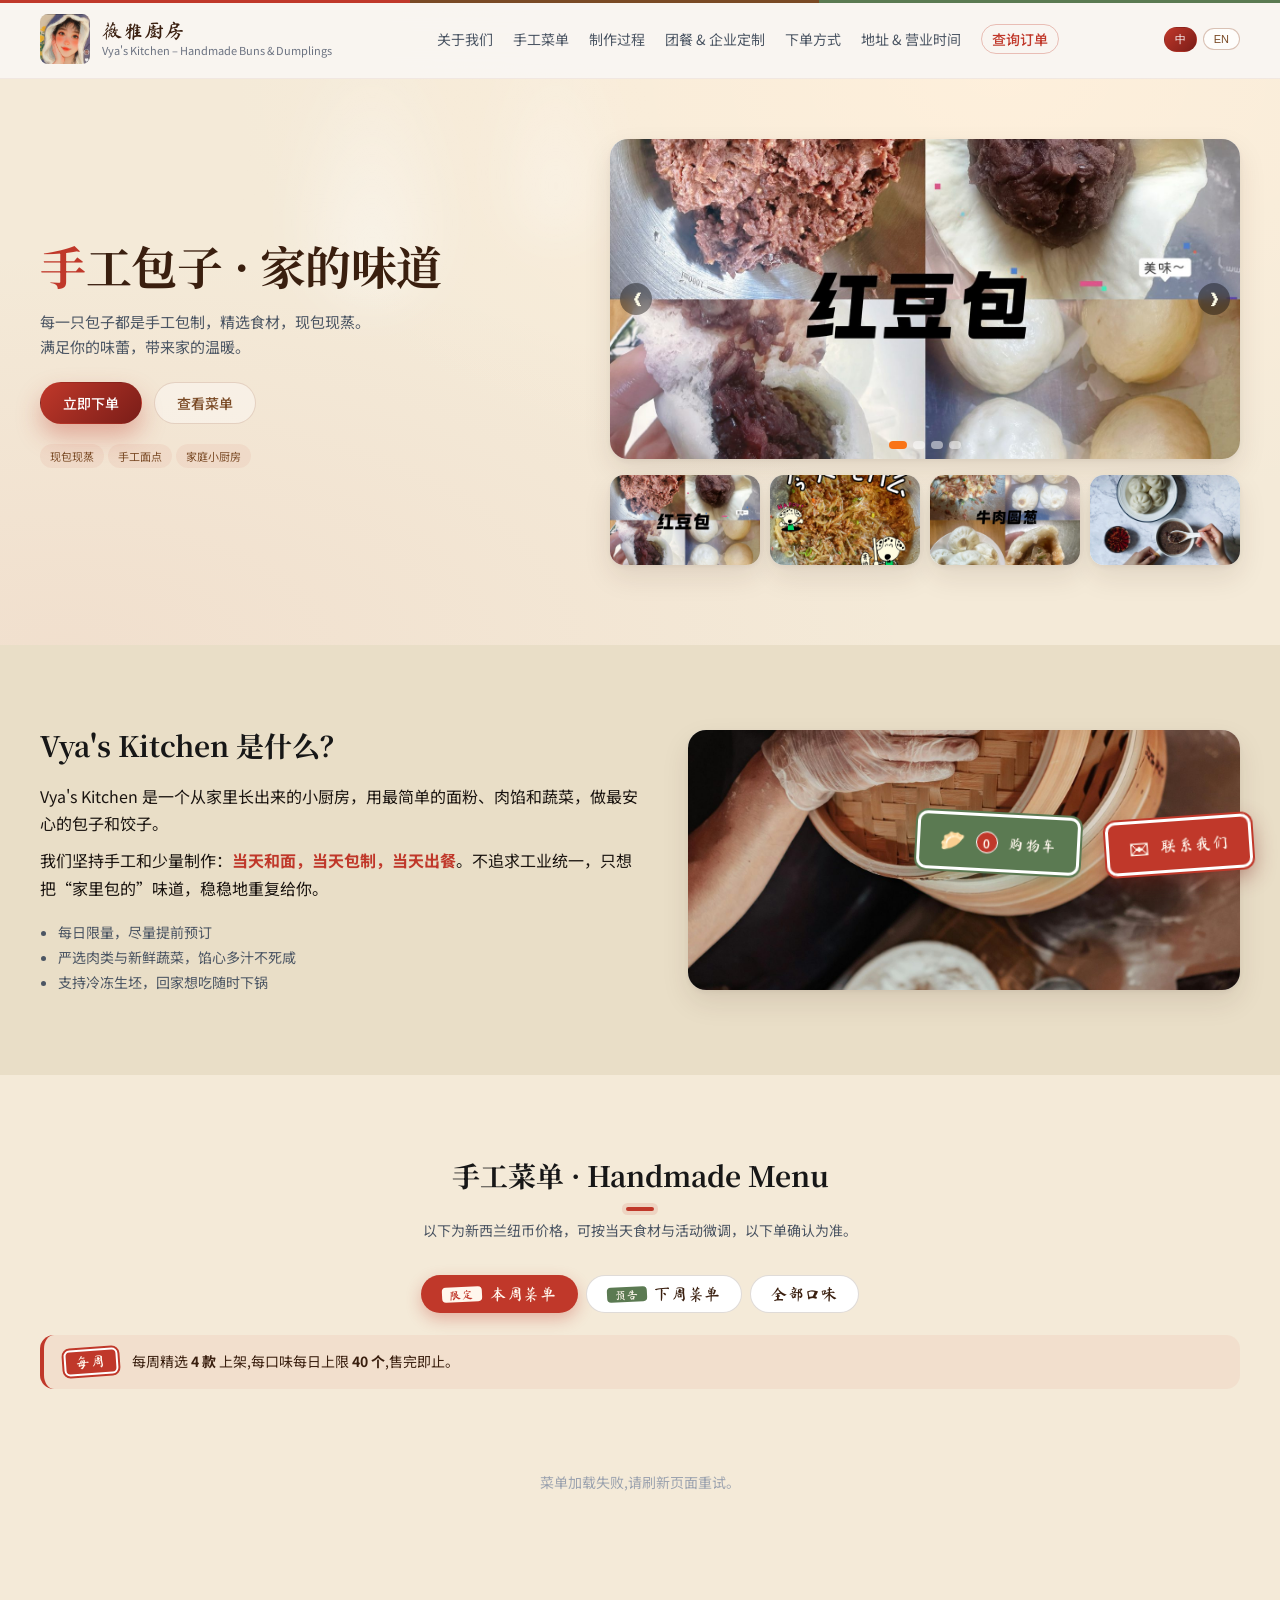
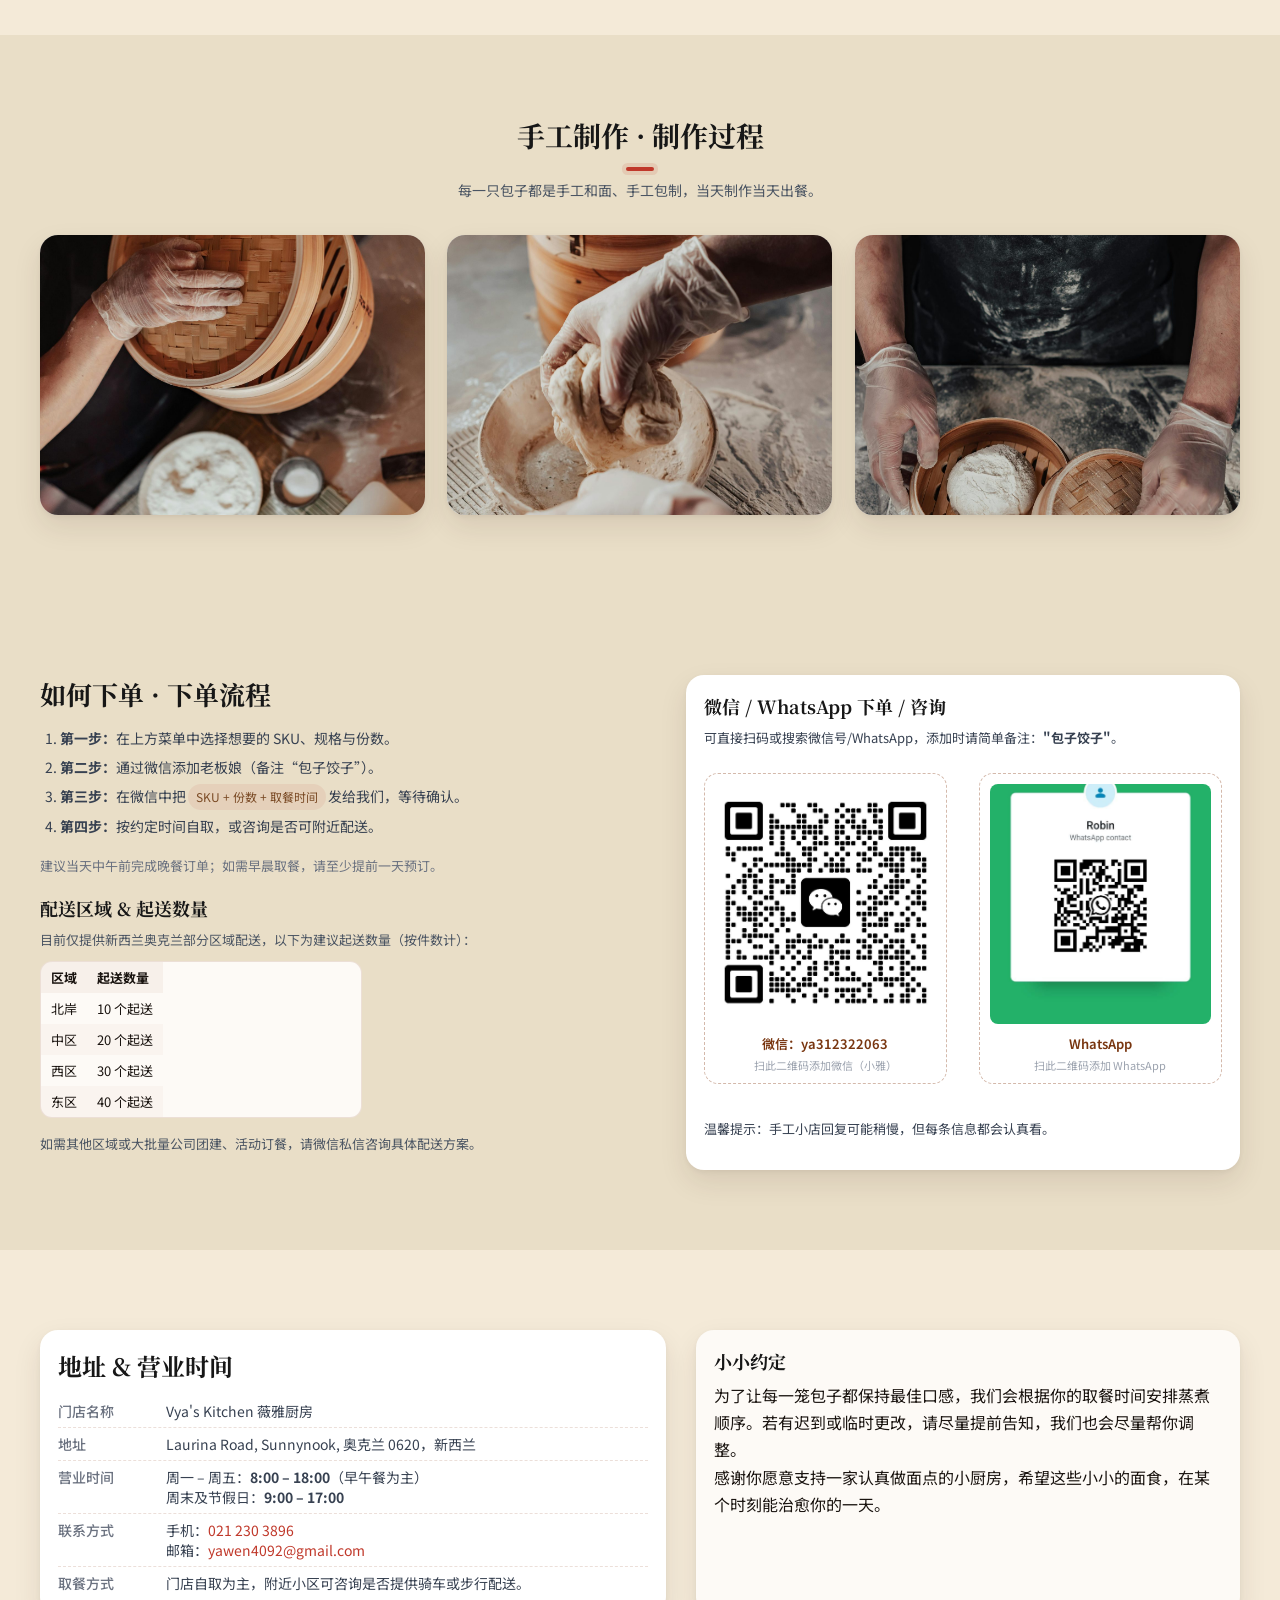
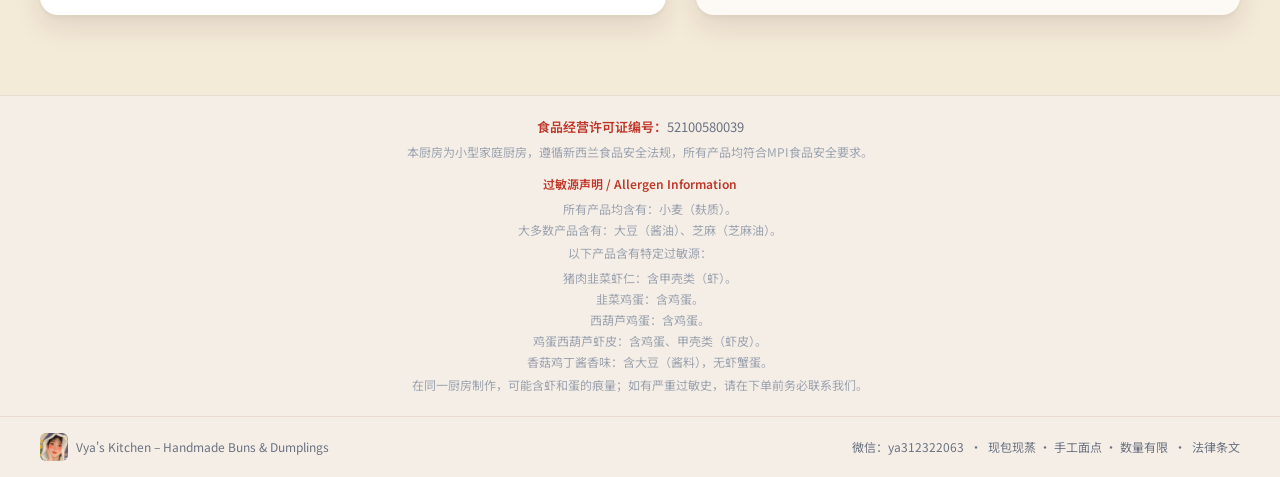
==== index.html @ c9f4a9f3 "admin: one-click "全部售罄" + brand sold-out stamp on storefront When offline orders eat through today's" ====
<!DOCTYPE html>
<html lang="zh-CN">
  <head>
    <meta charset="UTF-8" />
    <meta name="viewport" content="width=device-width, initial-scale=1.0" />

    <!-- =============== SEO: title + description =============== -->
    <title>薇雅厨房 Vya's Kitchen | 奥克兰手工包子配送 · Handmade Chinese Buns Auckland</title>
    <meta name="description" content="奥克兰北岸 Sunnynook 家庭手工厨房,每周精选 4 款现包现蒸中式包子,18:00 前下单次日送达。Auckland North Shore home kitchen — handmade Chinese buns, weekly menu, next-day delivery." />
    <meta name="keywords" content="奥克兰包子,Auckland 包子,北岸 包子,Sunnynook,handmade buns,Chinese buns Auckland,baozi,手工包子,薇雅厨房,Vya's Kitchen,中式面点,北岸外卖" />
    <meta name="author" content="Vya's Kitchen 薇雅厨房" />
    <meta name="theme-color" content="#c0382a" />

    <!-- =============== Canonical + hreflang =============== -->
    <link rel="canonical" href="https://vya.co.nz/" />
    <link rel="alternate" hreflang="zh-CN" href="https://vya.co.nz/" />
    <link rel="alternate" hreflang="en"    href="https://vya.co.nz/" />
    <link rel="alternate" hreflang="x-default" href="https://vya.co.nz/" />

    <!-- =============== Open Graph (Facebook / WeChat / WhatsApp / Messenger) =============== -->
    <meta property="og:type" content="restaurant.restaurant" />
    <meta property="og:site_name" content="Vya's Kitchen 薇雅厨房" />
    <meta property="og:title" content="薇雅厨房 Vya's Kitchen | 奥克兰手工包子配送" />
    <meta property="og:description" content="奥克兰北岸 Sunnynook 家庭手工厨房,每周精选 4 款现包现蒸中式包子。Order online — next-day delivery across Auckland." />
    <meta property="og:url" content="https://vya.co.nz/" />
    <meta property="og:image" content="https://vya.co.nz/image/logo.jpg" />
    <meta property="og:image:alt" content="Vya's Kitchen handmade Chinese buns" />
    <meta property="og:locale" content="zh_CN" />
    <meta property="og:locale:alternate" content="en_NZ" />

    <!-- =============== Twitter Card =============== -->
    <meta name="twitter:card" content="summary_large_image" />
    <meta name="twitter:title" content="薇雅厨房 Vya's Kitchen — Handmade Chinese Buns Auckland" />
    <meta name="twitter:description" content="奥克兰北岸手工包子,每周 4 款,现包现蒸,次日送达。" />
    <meta name="twitter:image" content="https://vya.co.nz/image/logo.jpg" />

    <!-- =============== Icons =============== -->
    <link rel="icon" type="image/jpeg" href="/image/logo.jpg" />
    <link rel="apple-touch-icon" href="/image/logo.jpg" />

    <!-- =============== Schema.org JSON-LD: Restaurant =============== -->
    <script type="application/ld+json">
    {
      "@context": "https://schema.org",
      "@type": "Restaurant",
      "@id": "https://vya.co.nz/#restaurant",
      "name": "Vya's Kitchen 薇雅厨房",
      "alternateName": ["薇雅厨房", "Vya Kitchen", "Vya's Kitchen Handmade Buns"],
      "description": "Auckland North Shore home kitchen specialising in handmade Chinese buns (baozi). Weekly rotating menu of 4 freshly steamed flavours, next-day delivery.",
      "url": "https://vya.co.nz/",
      "logo": "https://vya.co.nz/image/logo.jpg",
      "image": [
        "https://vya.co.nz/image/logo.jpg",
        "https://vya.co.nz/image/product/酱肉包/酱肉包.jpg",
        "https://vya.co.nz/image/product/猪肉玉米胡萝卜/猪肉玉米胡萝卜.jpg"
      ],
      "telephone": "+64-21-230-3896",
      "email": "vya2025.kitchen@gmail.com",
      "priceRange": "$",
      "servesCuisine": ["Chinese", "Northern Chinese", "Buns", "Baozi"],
      "acceptsReservations": "True",
      "address": {
        "@type": "PostalAddress",
        "streetAddress": "Laurina Road",
        "addressLocality": "Sunnynook",
        "addressRegion": "Auckland",
        "postalCode": "0620",
        "addressCountry": "NZ"
      },
      "geo": {
        "@type": "GeoCoordinates",
        "latitude": -36.7539,
        "longitude": 174.7449
      },
      "areaServed": {
        "@type": "GeoCircle",
        "geoMidpoint": {
          "@type": "GeoCoordinates",
          "latitude": -36.7539,
          "longitude": 174.7449
        },
        "geoRadius": "30000"
      },
      "openingHoursSpecification": [
        {
          "@type": "OpeningHoursSpecification",
          "dayOfWeek": ["Monday", "Tuesday", "Wednesday", "Thursday", "Friday"],
          "opens": "08:00",
          "closes": "18:00"
        },
        {
          "@type": "OpeningHoursSpecification",
          "dayOfWeek": "Sunday",
          "opens": "09:00",
          "closes": "17:00"
        }
      ],
      "menu": "https://vya.co.nz/#menu",
      "hasMenu": {
        "@type": "Menu",
        "name": "本周菜单 / Weekly Menu",
        "url": "https://vya.co.nz/#menu"
      },
      "sameAs": []
    }
    </script>

    <!-- MENU_JSONLD -->

    <!-- Google Analytics 4 (gtag.js) — measurement id G-1WFR49LE0G -->
<script async src="https://www.googletagmanager.com/gtag/js?id=G-1WFR49LE0G"></script>
<script>
  window.dataLayer = window.dataLayer || [];
  function gtag(){dataLayer.push(arguments);}
  gtag('js', new Date());
  gtag('config', 'G-1WFR49LE0G', { send_page_view: true });
  // Tiny safe wrapper used across pages
  window.vyaTrack = function (event, params) {
    try { gtag('event', event, params || {}); } catch (e) { /* no-op */ }
  };
</script>
    <link rel="preconnect" href="https://fonts.googleapis.com" />
    <link rel="preconnect" href="https://fonts.gstatic.com" crossorigin />
    <link
      href="https://fonts.googleapis.com/css2?family=Noto+Serif+SC:wght@400;600;700&family=Noto+Sans+SC:wght@300;400;500;600;700&family=Ma+Shan+Zheng&family=ZCOOL+XiaoWei&display=swap"
      rel="stylesheet"
    />
    <link rel="stylesheet" href="styles.css" />
  </head>
  <body class="lang-zh">
    <header class="site-header">
      <div class="container header-inner">
          <div class="brand">
          <div class="brand-mark">
            <img src="image/logo.jpg" alt="Vya's Kitchen 薇雅厨房" />
          </div>
          <div class="brand-text">
            <div class="brand-cn">薇雅厨房</div>
            <div class="brand-en">Vya's Kitchen – Handmade Buns &amp; Dumplings</div>
          </div>
        </div>
        <nav class="nav">
          <a href="#about" class="lang zh">关于我们</a>
          <a href="#about" class="lang en">About</a>
          <a href="#menu" class="lang zh">手工菜单</a>
          <a href="#menu" class="lang en">Menu</a>
          <a href="#gallery" class="lang zh">制作过程</a>
          <a href="#gallery" class="lang en">Gallery</a>
          <a href="#group" class="lang zh">团餐 &amp; 企业定制</a>
          <a href="#group" class="lang en">Group Catering</a>
          <a href="#order" class="lang zh">下单方式</a>
          <a href="#order" class="lang en">Order</a>
          <a href="#location" class="lang zh">地址 &amp; 营业时间</a>
          <a href="#location" class="lang en">Location</a>
          <a href="/track" class="lang zh nav-track">查询订单</a>
          <a href="/track" class="lang en nav-track">Track Order</a>
        </nav>
        <div class="lang-switch">
          <button type="button" data-lang="zh" class="lang-btn active">中</button>
          <button type="button" data-lang="en" class="lang-btn">EN</button>
        </div>
      </div>
    </header>

    <main>
      <!-- Hero -->
      <section class="hero">
        <div class="container hero-inner">
          <div class="hero-copy">
            <h1 class="lang zh">手工包子 · 家的味道</h1>
            <h1 class="lang en">Delicious Handmade Buns &amp; Dumplings</h1>
            <p class="hero-subtitle lang zh">
              每一只包子都是手工包制，精选食材，现包现蒸。<br />
              满足你的味蕾，带来家的温暖。
            </p>
            <p class="hero-subtitle lang en">
              Every bun is handmade from scratch with fresh ingredients.<br />
              Satisfy your cravings and bring you the warmth of home.
            </p>
            <div class="hero-cta">
              <a href="#menu" data-jump-tab="this-week" class="btn primary lang zh">立即下单</a>
              <a href="#menu" data-jump-tab="this-week" class="btn primary lang en">Order Now</a>
              <a href="#menu" class="btn ghost lang zh">查看菜单</a>
              <a href="#menu" class="btn ghost lang en">View Menu</a>
            </div>
            <div class="hero-tags lang zh">
              <span>现包现蒸</span>
              <span>手工面点</span>
              <span>家庭小厨房</span>
            </div>
            <div class="hero-tags lang en">
              <span>Made to order</span>
              <span>Handmade buns &amp; dumplings</span>
              <span>Small home kitchen</span>
            </div>
          </div>
          <div class="hero-media">
            <div class="hero-slider card" data-hero-slider>
              <div class="hero-slide active" data-index="0">
                <img
                  src="image/轮播图/红豆包.jpg"
                  alt="红豆包子 现包现蒸"
                />
              </div>
              <div class="hero-slide" data-index="1">
                <img
                  src="image/轮播图/馅料.jpg"
                  alt="精选馅料 新鲜食材"
                />
              </div>
              <div class="hero-slide" data-index="2">
                <img
                  src="image/轮播图/牛肉圆葱.jpg"
                  alt="牛肉圆葱 经典搭配"
                />
              </div>
              <div class="hero-slide" data-index="3">
                <img
                  src="image/轮播图/pexels-catscoming-1103909.jpg"
                  alt="手工包子 新鲜出炉"
                />
              </div>
              <button type="button" class="hero-arrow prev" aria-label="Previous">
                &#10094;
              </button>
              <button type="button" class="hero-arrow next" aria-label="Next">
                &#10095;
              </button>
              <div class="hero-dots">
                <button type="button" class="hero-dot active" data-index="0"></button>
                <button type="button" class="hero-dot" data-index="1"></button>
                <button type="button" class="hero-dot" data-index="2"></button>
                <button type="button" class="hero-dot" data-index="3"></button>
              </div>
            </div>
            <div class="hero-thumbs">
              <button type="button" class="thumb card" data-index="0">
                <img
                  src="image/轮播图/红豆包.jpg"
                  alt="红豆包子"
                />
              </button>
              <button type="button" class="thumb card" data-index="1">
                <img
                  src="image/轮播图/馅料.jpg"
                  alt="精选馅料"
                />
              </button>
              <button type="button" class="thumb card" data-index="2">
                <img
                  src="image/轮播图/牛肉圆葱.jpg"
                  alt="牛肉圆葱"
                />
              </button>
              <button type="button" class="thumb card" data-index="3">
                <img
                  src="image/轮播图/pexels-catscoming-1103909.jpg"
                  alt="手工包子"
                />
              </button>
            </div>
          </div>
        </div>
      </section>

      <!-- About -->
      <section id="about" class="section section-alt">
        <div class="container about-inner">
          <div class="about-copy">
            <h2 class="lang zh">Vya's Kitchen 是什么？</h2>
            <h2 class="lang en">What is Vya's Kitchen?</h2>
            <p class="lang zh">
              Vya's Kitchen 是一个从家里长出来的小厨房，用最简单的面粉、肉馅和蔬菜，做最安心的包子和饺子。
            </p>
            <p class="lang zh">
              我们坚持手工和少量制作：<strong>当天和面，当天包制，当天出餐</strong>。不追求工业统一，只想把“家里包的”味道，稳稳地重复给你。
            </p>
            <p class="lang en">
              Vya's Kitchen started as a tiny home kitchen, turning simple flour,
              meat and veggies into comforting buns and dumplings.
            </p>
            <p class="lang en">
              We insist on small‑batch handmade production –
              <strong>kneaded, wrapped and cooked on the same day</strong>. Not
              factory‑perfect, just the taste of home you can always count on.
            </p>
            <ul class="about-list lang zh">
              <li>每日限量，尽量提前预订</li>
              <li>严选肉类与新鲜蔬菜，馅心多汁不死咸</li>
              <li>支持冷冻生坯，回家想吃随时下锅</li>
            </ul>
            <ul class="about-list lang en">
              <li>Limited quantity every day – pre‑order is recommended.</li>
              <li>Carefully selected meat and fresh veggies, juicy but not too salty.</li>
              <li>Frozen uncooked options are available for you to cook anytime.</li>
            </ul>
          </div>
          <div class="about-media card">
            <img
              src="image/手工制作/pexels-mikhail-nilov-8092557.jpg"
              alt="手工制作过程"
            />
          </div>
        </div>
      </section>

      <!-- Menu / Products -->
      <section id="menu" class="section">
        <div class="container">
          <div class="section-header">
            <h2 class="lang zh">手工菜单 · Handmade Menu</h2>
            <h2 class="lang en">Handmade Menu · Buns &amp; Dumplings</h2>
            <p class="lang zh">以下为新西兰纽币价格，可按当天食材与活动微调，以下单确认为准。</p>
            <p class="lang en">
              Prices below are for reference only and may slightly vary depending on
              daily ingredients and promotions. Final price will be confirmed when
              you order.
            </p>
          </div>

          <!-- Top-level tabs: this week / next week / all -->
          <div class="menu-tabs" role="tablist">
            <button type="button" class="menu-tab active" data-menu-tab="this-week" role="tab">
              <span class="tab-pill">限定</span>
              <span class="lang zh">本周菜单</span>
              <span class="lang en">This Week</span>
            </button>
            <button type="button" class="menu-tab" data-menu-tab="next-week" role="tab">
              <span class="tab-pill upcoming">预告</span>
              <span class="lang zh">下周菜单</span>
              <span class="lang en">Next Week</span>
            </button>
            <button type="button" class="menu-tab" data-menu-tab="all" role="tab">
              <span class="lang zh">全部口味</span>
              <span class="lang en">All Flavours</span>
            </button>
          </div>

          <!-- Panel: This Week (JSON-driven, sellable) -->
          <div class="menu-panel" data-panel="this-week">
            <div class="panel-banner">
              <span class="banner-stamp">每周</span>
              <p class="lang zh">每周精选 <strong>4 款</strong> 上架,每口味每日上限 <strong>40 个</strong>,售完即止。<span data-this-week-delivery class="muted"></span></p>
              <p class="lang en">We feature <strong>4 flavours</strong> each week, <strong>40 each per day</strong>. Order before 18:00 for next-day delivery. <span data-this-week-delivery-en class="muted"></span></p>
            </div>
            <div class="weekly-grid" data-this-week-grid>
              <div class="weekly-skeleton">载入中… / Loading…</div>
            </div>
          </div>

          <!-- Panel: Next Week (preview, not sellable) -->
          <div class="menu-panel" data-panel="next-week" hidden>
            <div class="panel-banner subtle">
              <span class="banner-stamp upcoming">预告</span>
              <p class="lang zh">下周才上架。先看看,不能下单。</p>
              <p class="lang en">Coming next week — preview only.</p>
            </div>
            <div class="weekly-grid preview" data-next-week-grid>
              <div class="weekly-skeleton">载入中… / Loading…</div>
            </div>
          </div>

          <!-- Panel: All flavours (existing static grid + filters) -->
          <div class="menu-panel" data-panel="all" hidden>
            <p class="all-hint">
              <span class="lang zh">这是我们做过的全部口味,每周从中精选 4 款上架;非本周菜品如需大批量定制请联系我们。</span>
              <span class="lang en">Everything we make. Each week we feature 4 from the list. For custom bulk orders of off-week items, please contact us.</span>
            </p>
            <div class="menu-filters">
              <button class="filter-btn active" data-filter="all">
                <span class="lang zh">全部</span>
                <span class="lang en">All</span>
              </button>
              <button class="filter-btn" data-filter="pork">
                <span class="lang zh">猪肉</span>
                <span class="lang en">Pork</span>
              </button>
              <button class="filter-btn" data-filter="beef">
                <span class="lang zh">牛肉</span>
                <span class="lang en">Beef</span>
              </button>
              <button class="filter-btn" data-filter="chicken">
                <span class="lang zh">鸡肉</span>
                <span class="lang en">Chicken</span>
              </button>
              <button class="filter-btn" data-filter="veg">
                <span class="lang zh">素食</span>
                <span class="lang en">Vegetarian</span>
              </button>
            </div>

          <div class="product-grid">
            <!-- Product 1 -->
            <article class="product-card card" data-product="酱肉包" data-category="pork">
              <div class="product-image" data-product-trigger>
                <img
                  loading="lazy" src="image/product/酱肉包/酱肉包.jpg"
                  alt="酱肉包"
                />
                <span class="product-tag">热卖</span>
              </div>
              <div class="product-body">
                <h3 class="lang zh">酱肉包</h3>
                <h3 class="lang en">Braised Pork Buns</h3>
                <p class="product-desc lang zh">
                  手工和面，慢炖酱肉入馅，咸香有汁，适合做早餐或宵夜，一笼下肚非常满足。
                </p>
                <p class="product-desc lang en">
                  Handmade buns with braised pork filling, rich and juicy – perfect
                  for breakfast or a late‑night snack.
                </p>
                <div class="product-price">
                  <span class="price-currency">NZ$</span>
                  <span class="price-amount">2</span>
                  <span class="price-unit lang zh">/ 只</span>
                  <span class="price-unit lang en">/ pc</span>
                </div>
                <dl class="sku-list">
                  <div class="sku-row">
                    <dt>SKU</dt>
                    <dd>VYA-BUN-01</dd>
                  </div>
                  <div class="sku-row">
                    <dt class="lang zh">荤 / 素</dt>
                    <dt class="lang en">Meat / Veg</dt>
                    <dd class="lang zh">猪肉</dd>
                    <dd class="lang en">Pork</dd>
                  </div>
                  <div class="sku-row">
                    <dt class="lang zh">建议起订</dt>
                    <dt class="lang en">Minimum order</dt>
                    <dd class="lang zh">4 只起（自取）；10 只起（按配送区域）</dd>
                    <dd class="lang en">Min 4 pcs (pickup); 10 pcs (delivery by area)</dd>
                  </div>
                </dl>
              </div>
            </article>

            <!-- Product 2 -->
            <article class="product-card card" data-product="猪肉玉米胡萝卜" data-category="pork">
              <div class="product-image" data-product-trigger>
                <img
                  loading="lazy" src="image/product/猪肉玉米胡萝卜/猪肉玉米胡萝卜.jpg"
                  alt="猪肉玉米胡萝卜包子"
                />
                <span class="product-tag alt">招牌</span>
              </div>
              <div class="product-body">
                <h3 class="lang zh">猪肉玉米胡萝卜包子</h3>
                <h3 class="lang en">Pork, Corn &amp; Carrot Buns</h3>
                <p class="product-desc lang zh">
                  选用猪肉配甜玉米与胡萝卜丁，包成饱满大包子，口感清甜多汁，小朋友也很喜欢的一款搭配。
                </p>
                <p class="product-desc lang en">
                  Pork with sweet corn and carrot wrapped in fluffy buns – juicy,
                  slightly sweet and very kid‑friendly.
                </p>
                <div class="product-price">
                  <span class="price-currency">NZ$</span>
                  <span class="price-amount">2</span>
                  <span class="price-unit lang zh">/ 只</span>
                  <span class="price-unit lang en">/ pc</span>
                </div>
                <dl class="sku-list">
                  <div class="sku-row">
                    <dt>SKU</dt>
                    <dd>VYA-DMP-02</dd>
                  </div>
                  <div class="sku-row">
                    <dt class="lang zh">荤 / 素</dt>
                    <dt class="lang en">Meat / Veg</dt>
                    <dd class="lang zh">猪肉</dd>
                    <dd class="lang en">Pork</dd>
                  </div>
                  <div class="sku-row">
                    <dt class="lang zh">建议起订</dt>
                    <dt class="lang en">Minimum order</dt>
                    <dd class="lang zh">4 只起（自取）；10 只起（按配送区域）</dd>
                    <dd class="lang en">Min 4 pcs (pickup); 10 pcs (delivery by area)</dd>
                  </div>
                </dl>
              </div>
            </article>

            <!-- Product 3 -->
            <article class="product-card card" data-product="辣牛肉粉条" data-category="beef">
              <div class="product-image" data-product-trigger>
                <img
                  loading="lazy" src="image/product/辣牛肉粉条/辣牛肉粉条.jpg"
                  alt="辣牛肉粉条包子"
                />
                <span class="product-tag">限量</span>
              </div>
              <div class="product-body">
                <h3 class="lang zh">辣牛肉粉条包子</h3>
                <h3 class="lang en">Spicy Beef &amp; Glass Noodle Buns</h3>
                <p class="product-desc lang zh">
                  牛肉搭配粉条与微辣调味，包成厚实大包子，香而不燥，下酒、配饭都很合适。
                </p>
                <p class="product-desc lang en">
                  Spiced beef with glass noodles – aromatic with a gentle chilli
                  kick, wrapped inside soft buns – great with rice or on its own.
                </p>
                <div class="product-price">
                  <span class="price-currency">NZ$</span>
                  <span class="price-amount">2</span>
                  <span class="price-unit lang zh">/ 只</span>
                  <span class="price-unit lang en">/ pc</span>
                </div>
                <dl class="sku-list">
                  <div class="sku-row">
                    <dt>SKU</dt>
                    <dd>VYA-GYO-03</dd>
                  </div>
                  <div class="sku-row">
                    <dt class="lang zh">荤 / 素</dt>
                    <dt class="lang en">Meat / Veg</dt>
                    <dd class="lang zh">牛肉</dd>
                    <dd class="lang en">Beef</dd>
                  </div>
                  <div class="sku-row">
                    <dt class="lang zh">建议起订</dt>
                    <dt class="lang en">Minimum order</dt>
                    <dd class="lang zh">4 只起（自取）；10 只起（按配送区域）</dd>
                    <dd class="lang en">Min 4 pcs (pickup); 10 pcs (delivery by area)</dd>
                  </div>
                </dl>
              </div>
            </article>

            <!-- Product 4 -->
            <article class="product-card card" data-product="青菜香菇豆干" data-category="veg">
              <div class="product-image" data-product-trigger>
                <img
                  loading="lazy" src="image/product/青菜香菇豆干/青菜香菇豆干.jpg"
                  alt="青菜香菇豆干素包"
                />
                <span class="product-tag alt">素食</span>
              </div>
              <div class="product-body">
                <h3 class="lang zh">青菜香菇豆干素包</h3>
                <h3 class="lang en">Veggie Buns: Greens, Shiitake &amp; Tofu</h3>
                <p class="product-desc lang zh">
                  青菜配香菇与豆干，包成素包，口感层次丰富，既有嚼劲又很清爽，适合素食与轻食人群。
                </p>
                <p class="product-desc lang en">
                  Greens with shiitake mushrooms and tofu bites – hearty yet light,
                  wrapped into fluffy buns – perfect as a vegetarian option.
                </p>
                <div class="product-price">
                  <span class="price-currency">NZ$</span>
                  <span class="price-amount">2</span>
                  <span class="price-unit lang zh">/ 只</span>
                  <span class="price-unit lang en">/ pc</span>
                </div>
                <dl class="sku-list">
                  <div class="sku-row">
                    <dt>SKU</dt>
                    <dd>VYA-VEG-04</dd>
                  </div>
                  <div class="sku-row">
                    <dt class="lang zh">荤 / 素</dt>
                    <dt class="lang en">Meat / Veg</dt>
                    <dd class="lang zh">全素</dd>
                    <dd class="lang en">Vegetarian</dd>
                  </div>
                  <div class="sku-row">
                    <dt class="lang zh">建议起订</dt>
                    <dt class="lang en">Minimum order</dt>
                    <dd class="lang zh">4 只起（自取）；10 只起（按配送区域）</dd>
                    <dd class="lang en">Min 4 pcs (pickup); 10 pcs (delivery by area)</dd>
                  </div>
                </dl>
              </div>
            </article>

            <!-- Product 5 -->
            <article class="product-card card" data-product="包菜粉条" data-category="veg">
              <div class="product-image" data-product-trigger>
                <img
                  loading="lazy" src="image/product/包菜粉条/包菜粉条.jpg"
                  alt="包菜粉条包子"
                />
                <span class="product-tag">家庭餐</span>
              </div>
              <div class="product-body">
                <h3 class="lang zh">包菜粉条包子</h3>
                <h3 class="lang en">Cabbage &amp; Glass Noodle Buns</h3>
                <p class="product-desc lang zh">
                  家常包菜配粉条的经典组合，全部做成包子，清爽不腻，适合家里常备一袋，蒸热就能开吃。
                </p>
                <p class="product-desc lang en">
                  Cabbage with glass noodles – a homestyle classic that's easy to
                  love, now wrapped in buns and great for everyday meals.
                </p>
                <div class="product-price">
                  <span class="price-currency">NZ$</span>
                  <span class="price-amount">2</span>
                  <span class="price-unit lang zh">/ 只</span>
                  <span class="price-unit lang en">/ pc</span>
                </div>
                <dl class="sku-list">
                  <div class="sku-row">
                    <dt>SKU</dt>
                    <dd>VYA-SET-05</dd>
                  </div>
                  <div class="sku-row">
                    <dt class="lang zh">荤 / 素</dt>
                    <dt class="lang en">Meat / Veg</dt>
                    <dd class="lang zh">全素</dd>
                    <dd class="lang en">Vegetarian</dd>
                  </div>
                  <div class="sku-row">
                    <dt class="lang zh">建议起订</dt>
                    <dt class="lang en">Minimum order</dt>
                    <dd class="lang zh">4 只起（自取）；10 只起（按配送区域）</dd>
                    <dd class="lang en">Min 4 pcs (pickup); 10 pcs (delivery by area)</dd>
                  </div>
                </dl>
              </div>
            </article>

            <!-- Product 6: 茄子尖椒 -->
            <article class="product-card card" data-product="茄子尖椒" data-category="veg">
              <div class="product-image" data-product-trigger>
                <img loading="lazy" src="image/product/茄子尖椒/茄子尖椒.jpg" alt="茄子尖椒包子" />
                <span class="product-tag alt">素食</span>
              </div>
              <div class="product-body">
                <h3 class="lang zh">茄子尖椒包子</h3>
                <h3 class="lang en">Eggplant &amp; Green Pepper Buns</h3>
                <p class="product-desc lang zh">
                  茄子与尖椒的经典搭配，做成包子馅料，香软入味，素食者也能大快朵颐。
                </p>
                <p class="product-desc lang en">
                  A classic combo of eggplant and green pepper – fragrant and tender, wrapped in soft buns – a vegetarian delight.
                </p>
                <div class="product-price">
                  <span class="price-currency">NZ$</span>
                  <span class="price-amount">2</span>
                  <span class="price-unit lang zh">/ 只</span>
                  <span class="price-unit lang en">/ pc</span>
                </div>
                <dl class="sku-list">
                  <div class="sku-row">
                    <dt>SKU</dt>
                    <dd>VYA-BUN-06</dd>
                  </div>
                  <div class="sku-row">
                    <dt class="lang zh">荤 / 素</dt>
                    <dt class="lang en">Meat / Veg</dt>
                    <dd class="lang zh">全素</dd>
                    <dd class="lang en">Vegetarian</dd>
                  </div>
                  <div class="sku-row">
                    <dt class="lang zh">建议起订</dt>
                    <dt class="lang en">Minimum order</dt>
                    <dd class="lang zh">4 只起（自取）；10 只起（配送）</dd>
                    <dd class="lang en">Min 4 pcs (pickup); 10 pcs (delivery)</dd>
                  </div>
                </dl>
              </div>
            </article>

            <!-- Product 7: 酸菜猪肉 -->
            <article class="product-card card" data-product="酸菜猪肉" data-category="pork">
              <div class="product-image" data-product-trigger>
                <img loading="lazy" src="image/product/酸菜猪肉/酸菜猪肉.jpg" alt="酸菜猪肉包子" />
                <span class="product-tag">经典</span>
              </div>
              <div class="product-body">
                <h3 class="lang zh">酸菜猪肉包子</h3>
                <h3 class="lang en">Sauerkraut &amp; Pork Buns</h3>
                <p class="product-desc lang zh">
                  东北经典口味，酸菜配猪肉，酸香开胃，越嚼越有味，怀旧家常首选。
                </p>
                <p class="product-desc lang en">
                  A northeast China classic – tangy sauerkraut with pork, savoury and appetising, wrapped in fluffy buns.
                </p>
                <div class="product-price">
                  <span class="price-currency">NZ$</span>
                  <span class="price-amount">2</span>
                  <span class="price-unit lang zh">/ 只</span>
                  <span class="price-unit lang en">/ pc</span>
                </div>
                <dl class="sku-list">
                  <div class="sku-row">
                    <dt>SKU</dt>
                    <dd>VYA-BUN-07</dd>
                  </div>
                  <div class="sku-row">
                    <dt class="lang zh">荤 / 素</dt>
                    <dt class="lang en">Meat / Veg</dt>
                    <dd class="lang zh">猪肉</dd>
                    <dd class="lang en">Pork</dd>
                  </div>
                  <div class="sku-row">
                    <dt class="lang zh">建议起订</dt>
                    <dt class="lang en">Minimum order</dt>
                    <dd class="lang zh">4 只起（自取）；10 只起（配送）</dd>
                    <dd class="lang en">Min 4 pcs (pickup); 10 pcs (delivery)</dd>
                  </div>
                </dl>
              </div>
            </article>

            <!-- Product 8: 奥尔良鸡肉 -->
            <article class="product-card card" data-product="奥尔良鸡肉" data-category="chicken">
              <div class="product-image" data-product-trigger>
                <img loading="lazy" src="image/product/奥尔良鸡肉/奥尔良鸡肉.jpg" alt="奥尔良鸡肉包子" />
                <span class="product-tag new">新品</span>
              </div>
              <div class="product-body">
                <h3 class="lang zh">奥尔良鸡肉包子</h3>
                <h3 class="lang en">Orleans Chicken Buns</h3>
                <p class="product-desc lang zh">
                  奥尔良风味腌制鸡肉做馅，微甜微辣，外皮松软，中西合璧的创意口味。
                </p>
                <p class="product-desc lang en">
                  Orleans-marinated chicken filling – subtly sweet and spicy, a creative East-meets-West flavour in a fluffy bun.
                </p>
                <div class="product-price">
                  <span class="price-currency">NZ$</span>
                  <span class="price-amount">2</span>
                  <span class="price-unit lang zh">/ 只</span>
                  <span class="price-unit lang en">/ pc</span>
                </div>
                <dl class="sku-list">
                  <div class="sku-row">
                    <dt>SKU</dt>
                    <dd>VYA-BUN-08</dd>
                  </div>
                  <div class="sku-row">
                    <dt class="lang zh">荤 / 素</dt>
                    <dt class="lang en">Meat / Veg</dt>
                    <dd class="lang zh">鸡肉</dd>
                    <dd class="lang en">Chicken</dd>
                  </div>
                  <div class="sku-row">
                    <dt class="lang zh">建议起订</dt>
                    <dt class="lang en">Minimum order</dt>
                    <dd class="lang zh">4 只起（自取）；10 只起（配送）</dd>
                    <dd class="lang en">Min 4 pcs (pickup); 10 pcs (delivery)</dd>
                  </div>
                </dl>
              </div>
            </article>

            <!-- Product 9: 梅菜猪肉 -->
            <article class="product-card card" data-product="梅菜猪肉" data-category="pork">
              <div class="product-image" data-product-trigger>
                <img loading="lazy" src="image/product/梅菜猪肉/梅菜猪肉.jpg" alt="梅菜猪肉包子" />
                <span class="product-tag">经典</span>
              </div>
              <div class="product-body">
                <h3 class="lang zh">梅菜猪肉包子</h3>
                <h3 class="lang en">Preserved Mustard &amp; Pork Buns</h3>
                <p class="product-desc lang zh">
                  梅菜扣肉灵感改良，梅菜与猪肉完美融合，咸鲜回甘，广式经典风味。
                </p>
                <p class="product-desc lang en">
                  Inspired by the Cantonese classic – preserved mustard greens with pork, savoury with a lingering sweetness.
                </p>
                <div class="product-price">
                  <span class="price-currency">NZ$</span>
                  <span class="price-amount">2</span>
                  <span class="price-unit lang zh">/ 只</span>
                  <span class="price-unit lang en">/ pc</span>
                </div>
                <dl class="sku-list">
                  <div class="sku-row">
                    <dt>SKU</dt>
                    <dd>VYA-BUN-09</dd>
                  </div>
                  <div class="sku-row">
                    <dt class="lang zh">荤 / 素</dt>
                    <dt class="lang en">Meat / Veg</dt>
                    <dd class="lang zh">猪肉</dd>
                    <dd class="lang en">Pork</dd>
                  </div>
                  <div class="sku-row">
                    <dt class="lang zh">建议起订</dt>
                    <dt class="lang en">Minimum order</dt>
                    <dd class="lang zh">4 只起（自取）；10 只起（配送）</dd>
                    <dd class="lang en">Min 4 pcs (pickup); 10 pcs (delivery)</dd>
                  </div>
                </dl>
              </div>
            </article>

            <!-- Product 10: 牛肉圆葱 -->
            <article class="product-card card" data-product="牛肉圆葱" data-category="beef">
              <div class="product-image" data-product-trigger>
                <img loading="lazy" src="image/product/牛肉圆葱/牛肉圆葱1.jpg" alt="牛肉圆葱包子" />
                <span class="product-tag new">新品</span>
              </div>
              <div class="product-body">
                <h3 class="lang zh">牛肉圆葱包子</h3>
                <h3 class="lang en">Beef &amp; Onion Buns</h3>
                <p class="product-desc lang zh">
                  牛肉配圆葱，经典北方馅料，圆葱的甜提升了牛肉的鲜，饱满多汁。
                </p>
                <p class="product-desc lang en">
                  Beef paired with onion – a northern classic where the onion's sweetness elevates the beef's richness. Juicy and satisfying.
                </p>
                <div class="product-price">
                  <span class="price-currency">NZ$</span>
                  <span class="price-amount">2</span>
                  <span class="price-unit lang zh">/ 只</span>
                  <span class="price-unit lang en">/ pc</span>
                </div>
                <dl class="sku-list">
                  <div class="sku-row">
                    <dt>SKU</dt>
                    <dd>VYA-BUN-10</dd>
                  </div>
                  <div class="sku-row">
                    <dt class="lang zh">荤 / 素</dt>
                    <dt class="lang en">Meat / Veg</dt>
                    <dd class="lang zh">牛肉</dd>
                    <dd class="lang en">Beef</dd>
                  </div>
                  <div class="sku-row">
                    <dt class="lang zh">建议起订</dt>
                    <dt class="lang en">Minimum order</dt>
                    <dd class="lang zh">4 只起（自取）；10 只起（配送）</dd>
                    <dd class="lang en">Min 4 pcs (pickup); 10 pcs (delivery)</dd>
                  </div>
                </dl>
              </div>
            </article>

            <!-- Product 11: 牛肉萝卜丝 -->
            <article class="product-card card" data-product="牛肉萝卜丝" data-category="beef">
              <div class="product-image" data-product-trigger>
                <img loading="lazy" src="image/product/牛肉萝卜丝/牛肉萝卜丝.jpg" alt="牛肉萝卜丝包子" />
                <span class="product-tag new">新品</span>
              </div>
              <div class="product-body">
                <h3 class="lang zh">牛肉萝卜丝包子</h3>
                <h3 class="lang en">Beef &amp; Shredded Radish Buns</h3>
                <p class="product-desc lang zh">
                  牛肉搭配细嫩萝卜丝，口感清爽鲜香，不油腻，是一款老少皆宜的好馅料。
                </p>
                <p class="product-desc lang en">
                  Beef with finely shredded radish – refreshing and savoury, light yet flavourful. A crowd-pleaser for all ages.
                </p>
                <div class="product-price">
                  <span class="price-currency">NZ$</span>
                  <span class="price-amount">2</span>
                  <span class="price-unit lang zh">/ 只</span>
                  <span class="price-unit lang en">/ pc</span>
                </div>
                <dl class="sku-list">
                  <div class="sku-row">
                    <dt>SKU</dt>
                    <dd>VYA-BUN-11</dd>
                  </div>
                  <div class="sku-row">
                    <dt class="lang zh">荤 / 素</dt>
                    <dt class="lang en">Meat / Veg</dt>
                    <dd class="lang zh">牛肉</dd>
                    <dd class="lang en">Beef</dd>
                  </div>
                  <div class="sku-row">
                    <dt class="lang zh">建议起订</dt>
                    <dt class="lang en">Minimum order</dt>
                    <dd class="lang zh">4 只起（自取）；10 只起（配送）</dd>
                    <dd class="lang en">Min 4 pcs (pickup); 10 pcs (delivery)</dd>
                  </div>
                </dl>
              </div>
            </article>

            <!-- Product 12: 猪肉三鲜 -->
            <article class="product-card card" data-product="猪肉三鲜" data-category="pork">
              <div class="product-image" data-product-trigger>
                <img loading="lazy" src="image/product/猪肉三鲜/猪肉三鲜.jpg" alt="猪肉三鲜包子" />
                <span class="product-tag alt">招牌</span>
              </div>
              <div class="product-body">
                <h3 class="lang zh">猪肉三鲜包子</h3>
                <h3 class="lang en">Pork Three Delicacies Buns</h3>
                <p class="product-desc lang zh">
                  猪肉搭配多种鲜蔬的三鲜馅料，鲜嫩多汁，层次丰富，百吃不腻的经典搭配。
                </p>
                <p class="product-desc lang en">
                  Pork with a trio of fresh vegetables – juicy and layered in flavour, a timeless combination you'll never tire of.
                </p>
                <div class="product-price">
                  <span class="price-currency">NZ$</span>
                  <span class="price-amount">2</span>
                  <span class="price-unit lang zh">/ 只</span>
                  <span class="price-unit lang en">/ pc</span>
                </div>
                <dl class="sku-list">
                  <div class="sku-row">
                    <dt>SKU</dt>
                    <dd>VYA-BUN-12</dd>
                  </div>
                  <div class="sku-row">
                    <dt class="lang zh">荤 / 素</dt>
                    <dt class="lang en">Meat / Veg</dt>
                    <dd class="lang zh">猪肉</dd>
                    <dd class="lang en">Pork</dd>
                  </div>
                  <div class="sku-row">
                    <dt class="lang zh">建议起订</dt>
                    <dt class="lang en">Minimum order</dt>
                    <dd class="lang zh">4 只起（自取）；10 只起（配送）</dd>
                    <dd class="lang en">Min 4 pcs (pickup); 10 pcs (delivery)</dd>
                  </div>
                </dl>
              </div>
            </article>

            <!-- Product 13: 猪肉大葱 -->
            <article class="product-card card" data-product="猪肉大葱" data-category="pork">
              <div class="product-image" data-product-trigger>
                <img loading="lazy" src="image/product/猪肉大葱/猪肉大葱.jpg" alt="猪肉大葱包子" />
                <span class="product-tag">经典</span>
              </div>
              <div class="product-body">
                <h3 class="lang zh">猪肉大葱包子</h3>
                <h3 class="lang en">Pork &amp; Scallion Buns</h3>
                <p class="product-desc lang zh">
                  猪肉大葱，最质朴的中式包子味道，大葱提鲜去腻，一口咬下满是家的味道。
                </p>
                <p class="product-desc lang en">
                  The most quintessential Chinese bun – pork with scallion, simple yet deeply satisfying, just like home.
                </p>
                <div class="product-price">
                  <span class="price-currency">NZ$</span>
                  <span class="price-amount">2</span>
                  <span class="price-unit lang zh">/ 只</span>
                  <span class="price-unit lang en">/ pc</span>
                </div>
                <dl class="sku-list">
                  <div class="sku-row">
                    <dt>SKU</dt>
                    <dd>VYA-BUN-13</dd>
                  </div>
                  <div class="sku-row">
                    <dt class="lang zh">荤 / 素</dt>
                    <dt class="lang en">Meat / Veg</dt>
                    <dd class="lang zh">猪肉</dd>
                    <dd class="lang en">Pork</dd>
                  </div>
                  <div class="sku-row">
                    <dt class="lang zh">建议起订</dt>
                    <dt class="lang en">Minimum order</dt>
                    <dd class="lang zh">4 只起（自取）；10 只起（配送）</dd>
                    <dd class="lang en">Min 4 pcs (pickup); 10 pcs (delivery)</dd>
                  </div>
                </dl>
              </div>
            </article>

            <!-- Product 14: 芹菜猪肉 -->
            <article class="product-card card" data-product="芹菜猪肉" data-category="pork">
              <div class="product-image" data-product-trigger>
                <img loading="lazy" src="image/product/芹菜猪肉/芹菜猪肉.jpg" alt="芹菜猪肉包子" />
                <span class="product-tag new">新品</span>
              </div>
              <div class="product-body">
                <h3 class="lang zh">芹菜猪肉包子</h3>
                <h3 class="lang en">Celery &amp; Pork Buns</h3>
                <p class="product-desc lang zh">
                  芹菜的清香配上猪肉的鲜美，馅料水润不柴，是一款清爽又有营养的好馅料。
                </p>
                <p class="product-desc lang en">
                  Celery's fresh crunch meets pork's umami – moist and flavourful, a wholesome and refreshing choice.
                </p>
                <div class="product-price">
                  <span class="price-currency">NZ$</span>
                  <span class="price-amount">2</span>
                  <span class="price-unit lang zh">/ 只</span>
                  <span class="price-unit lang en">/ pc</span>
                </div>
                <dl class="sku-list">
                  <div class="sku-row">
                    <dt>SKU</dt>
                    <dd>VYA-BUN-14</dd>
                  </div>
                  <div class="sku-row">
                    <dt class="lang zh">荤 / 素</dt>
                    <dt class="lang en">Meat / Veg</dt>
                    <dd class="lang zh">猪肉</dd>
                    <dd class="lang en">Pork</dd>
                  </div>
                  <div class="sku-row">
                    <dt class="lang zh">建议起订</dt>
                    <dt class="lang en">Minimum order</dt>
                    <dd class="lang zh">4 只起（自取）；10 只起（配送）</dd>
                    <dd class="lang en">Min 4 pcs (pickup); 10 pcs (delivery)</dd>
                  </div>
                </dl>
              </div>
            </article>

            <!-- Product 15: 萝卜粉条猪油渣 -->
            <article class="product-card card" data-product="萝卜粉条猪油渣" data-category="pork">
              <div class="product-image" data-product-trigger>
                <img loading="lazy" src="image/product/萝卜粉条猪油渣/萝卜粉条猪油渣.jpg" alt="萝卜粉条猪油渣包子" />
                <span class="product-tag">家庭餐</span>
              </div>
              <div class="product-body">
                <h3 class="lang zh">萝卜粉条猪油渣包子</h3>
                <h3 class="lang en">Radish, Noodle &amp; Pork Crackling Buns</h3>
                <p class="product-desc lang zh">
                  萝卜丝配粉条与猪油渣，满满的乡土味道，香酥粒粒在口中绽放，怀旧必选。
                </p>
                <p class="product-desc lang en">
                  Shredded radish with glass noodles and crispy pork cracklings – a nostalgic rustic flavour bursting in every bite.
                </p>
                <div class="product-price">
                  <span class="price-currency">NZ$</span>
                  <span class="price-amount">2</span>
                  <span class="price-unit lang zh">/ 只</span>
                  <span class="price-unit lang en">/ pc</span>
                </div>
                <dl class="sku-list">
                  <div class="sku-row">
                    <dt>SKU</dt>
                    <dd>VYA-BUN-15</dd>
                  </div>
                  <div class="sku-row">
                    <dt class="lang zh">荤 / 素</dt>
                    <dt class="lang en">Meat / Veg</dt>
                    <dd class="lang zh">猪肉</dd>
                    <dd class="lang en">Pork</dd>
                  </div>
                  <div class="sku-row">
                    <dt class="lang zh">建议起订</dt>
                    <dt class="lang en">Minimum order</dt>
                    <dd class="lang zh">4 只起（自取）；10 只起（配送）</dd>
                    <dd class="lang en">Min 4 pcs (pickup); 10 pcs (delivery)</dd>
                  </div>
                </dl>
              </div>
            </article>

            <!-- Product 16: 西葫芦鸡蛋木耳 -->
            <article class="product-card card" data-product="西葫芦鸡蛋木耳" data-category="veg">
              <div class="product-image" data-product-trigger>
                <img loading="lazy" src="image/product/西葫芦鸡蛋木耳/西葫芦鸡蛋木耳.jpg" alt="西葫芦鸡蛋木耳包子" />
                <span class="product-tag alt">素食</span>
              </div>
              <div class="product-body">
                <h3 class="lang zh">西葫芦鸡蛋木耳包子</h3>
                <h3 class="lang en">Zucchini, Egg &amp; Wood Ear Buns</h3>
                <p class="product-desc lang zh">
                  西葫芦搭配鸡蛋与木耳，清淡鲜美，口感脆嫩，适合喜欢轻食口味的朋友。
                </p>
                <p class="product-desc lang en">
                  Zucchini with egg and wood ear mushroom – light, fresh and crunchy, perfect for those who prefer lighter flavours.
                </p>
                <div class="product-price">
                  <span class="price-currency">NZ$</span>
                  <span class="price-amount">2</span>
                  <span class="price-unit lang zh">/ 只</span>
                  <span class="price-unit lang en">/ pc</span>
                </div>
                <dl class="sku-list">
                  <div class="sku-row">
                    <dt>SKU</dt>
                    <dd>VYA-BUN-16</dd>
                  </div>
                  <div class="sku-row">
                    <dt class="lang zh">荤 / 素</dt>
                    <dt class="lang en">Meat / Veg</dt>
                    <dd class="lang zh">蛋素</dd>
                    <dd class="lang en">Egg-Vegetarian</dd>
                  </div>
                  <div class="sku-row">
                    <dt class="lang zh">建议起订</dt>
                    <dt class="lang en">Minimum order</dt>
                    <dd class="lang zh">4 只起（自取）；10 只起（配送）</dd>
                    <dd class="lang en">Min 4 pcs (pickup); 10 pcs (delivery)</dd>
                  </div>
                </dl>
              </div>
            </article>

            <!-- Product 17: 豆角肉 -->
            <article class="product-card card" data-product="豆角肉" data-category="pork">
              <div class="product-image" data-product-trigger>
                <img loading="lazy" src="image/product/豆角肉/豆角肉1.jpg" alt="豆角肉包子" />
                <span class="product-tag new">新品</span>
              </div>
              <div class="product-body">
                <h3 class="lang zh">豆角肉包子</h3>
                <h3 class="lang en">Green Bean &amp; Pork Buns</h3>
                <p class="product-desc lang zh">
                  脆嫩豆角配猪肉，馅料饱满有嚼劲，家常味十足，简单却让人上瘾的味道。
                </p>
                <p class="product-desc lang en">
                  Crisp green beans with pork – hearty, chewy and full of homestyle flavour. Simple yet addictive.
                </p>
                <div class="product-price">
                  <span class="price-currency">NZ$</span>
                  <span class="price-amount">2</span>
                  <span class="price-unit lang zh">/ 只</span>
                  <span class="price-unit lang en">/ pc</span>
                </div>
                <dl class="sku-list">
                  <div class="sku-row">
                    <dt>SKU</dt>
                    <dd>VYA-BUN-17</dd>
                  </div>
                  <div class="sku-row">
                    <dt class="lang zh">荤 / 素</dt>
                    <dt class="lang en">Meat / Veg</dt>
                    <dd class="lang zh">猪肉</dd>
                    <dd class="lang en">Pork</dd>
                  </div>
                  <div class="sku-row">
                    <dt class="lang zh">建议起订</dt>
                    <dt class="lang en">Minimum order</dt>
                    <dd class="lang zh">4 只起（自取）；10 只起（配送）</dd>
                    <dd class="lang en">Min 4 pcs (pickup); 10 pcs (delivery)</dd>
                  </div>
                </dl>
              </div>
            </article>

            <!-- Product 18: 韭菜鸡蛋粉条 -->
            <article class="product-card card" data-product="韭菜鸡蛋粉条" data-category="veg">
              <div class="product-image" data-product-trigger>
                <img loading="lazy" src="image/product/韭菜鸡蛋粉条/韭菜鸡蛋粉条.jpg" alt="韭菜鸡蛋粉条包子" />
                <span class="product-tag alt">素食</span>
              </div>
              <div class="product-body">
                <h3 class="lang zh">韭菜鸡蛋粉条包子</h3>
                <h3 class="lang en">Chive, Egg &amp; Glass Noodle Buns</h3>
                <p class="product-desc lang zh">
                  韭菜配鸡蛋与粉条，三素经典组合，韭香浓郁，口感丰富，素馅中的人气王。
                </p>
                <p class="product-desc lang en">
                  Chives with egg and glass noodles – a veggie classic trio, rich in chive aroma and texture. The most popular vegetarian filling.
                </p>
                <div class="product-price">
                  <span class="price-currency">NZ$</span>
                  <span class="price-amount">2</span>
                  <span class="price-unit lang zh">/ 只</span>
                  <span class="price-unit lang en">/ pc</span>
                </div>
                <dl class="sku-list">
                  <div class="sku-row">
                    <dt>SKU</dt>
                    <dd>VYA-BUN-18</dd>
                  </div>
                  <div class="sku-row">
                    <dt class="lang zh">荤 / 素</dt>
                    <dt class="lang en">Meat / Veg</dt>
                    <dd class="lang zh">蛋素</dd>
                    <dd class="lang en">Egg-Vegetarian</dd>
                  </div>
                  <div class="sku-row">
                    <dt class="lang zh">建议起订</dt>
                    <dt class="lang en">Minimum order</dt>
                    <dd class="lang zh">4 只起（自取）；10 只起（配送）</dd>
                    <dd class="lang en">Min 4 pcs (pickup); 10 pcs (delivery)</dd>
                  </div>
                </dl>
              </div>
            </article>

            <!-- Product 19: 香辣肉末酸菜 -->
            <article class="product-card card" data-product="香辣肉末酸菜" data-category="pork">
              <div class="product-image" data-product-trigger>
                <img loading="lazy" src="image/product/香辣肉末酸菜/香辣肉末酸菜.jpg" alt="香辣肉末酸菜包子" />
                <span class="product-tag spicy">香辣</span>
              </div>
              <div class="product-body">
                <h3 class="lang zh">香辣肉末酸菜包子</h3>
                <h3 class="lang en">Spicy Minced Pork &amp; Pickled Cabbage Buns</h3>
                <p class="product-desc lang zh">
                  肉末与酸菜碰撞出的火辣滋味，麻辣鲜香，适合爱吃辣的朋友，过瘾解馋。
                </p>
                <p class="product-desc lang en">
                  Minced pork meets pickled cabbage with a fiery kick – numbing, spicy and deeply savoury. For the chilli lovers.
                </p>
                <div class="product-price">
                  <span class="price-currency">NZ$</span>
                  <span class="price-amount">2</span>
                  <span class="price-unit lang zh">/ 只</span>
                  <span class="price-unit lang en">/ pc</span>
                </div>
                <dl class="sku-list">
                  <div class="sku-row">
                    <dt>SKU</dt>
                    <dd>VYA-BUN-19</dd>
                  </div>
                  <div class="sku-row">
                    <dt class="lang zh">荤 / 素</dt>
                    <dt class="lang en">Meat / Veg</dt>
                    <dd class="lang zh">猪肉</dd>
                    <dd class="lang en">Pork</dd>
                  </div>
                  <div class="sku-row">
                    <dt class="lang zh">建议起订</dt>
                    <dt class="lang en">Minimum order</dt>
                    <dd class="lang zh">4 只起（自取）；10 只起（配送）</dd>
                    <dd class="lang en">Min 4 pcs (pickup); 10 pcs (delivery)</dd>
                  </div>
                </dl>
              </div>
            </article>

            <!-- Product 20: 香辣雪菜肉沫 -->
            <article class="product-card card" data-product="香辣雪菜肉沫" data-category="pork">
              <div class="product-image" data-product-trigger>
                <img loading="lazy" src="image/product/香辣雪菜肉沫/香辣雪菜肉沫.jpg" alt="香辣雪菜肉沫包子" />
                <span class="product-tag spicy">香辣</span>
              </div>
              <div class="product-body">
                <h3 class="lang zh">香辣雪菜肉沫包子</h3>
                <h3 class="lang en">Spicy Preserved Mustard &amp; Minced Pork Buns</h3>
                <p class="product-desc lang zh">
                  雪菜配肉沫，微辣鲜香，雪菜的脆与肉沫的嫩完美结合，回味无穷。
                </p>
                <p class="product-desc lang en">
                  Preserved mustard greens with minced pork – mildly spicy with a crisp-tender contrast that lingers on the palate.
                </p>
                <div class="product-price">
                  <span class="price-currency">NZ$</span>
                  <span class="price-amount">2</span>
                  <span class="price-unit lang zh">/ 只</span>
                  <span class="price-unit lang en">/ pc</span>
                </div>
                <dl class="sku-list">
                  <div class="sku-row">
                    <dt>SKU</dt>
                    <dd>VYA-BUN-20</dd>
                  </div>
                  <div class="sku-row">
                    <dt class="lang zh">荤 / 素</dt>
                    <dt class="lang en">Meat / Veg</dt>
                    <dd class="lang zh">猪肉</dd>
                    <dd class="lang en">Pork</dd>
                  </div>
                  <div class="sku-row">
                    <dt class="lang zh">建议起订</dt>
                    <dt class="lang en">Minimum order</dt>
                    <dd class="lang zh">4 只起（自取）；10 只起（配送）</dd>
                    <dd class="lang en">Min 4 pcs (pickup); 10 pcs (delivery)</dd>
                  </div>
                </dl>
              </div>
            </article>

            <!-- Product 21 -->
            <article class="product-card card" data-product="白菜鸡蛋油豆腐" data-category="veg">
              <div class="product-image" data-product-trigger>
                <img loading="lazy" src="image/product/白菜鸡蛋油豆腐/白菜鸡蛋油豆腐.jpg" alt="白菜鸡蛋油豆腐包子" />
                <span class="product-tag alt">素食</span>
              </div>
              <div class="product-body">
                <h3 class="lang zh">白菜鸡蛋油豆腐包子</h3>
                <h3 class="lang en">Cabbage, Egg &amp; Fried Tofu Buns</h3>
                <p class="product-desc lang zh">
                  白菜清甜，鸡蛋软嫩，油豆腐鲜香，三者搭配成素食馅料，口感丰富，适合素食爱好者。
                </p>
                <p class="product-desc lang en">
                  Napa cabbage, soft egg, and fried tofu combine in a hearty vegetarian filling – light yet satisfying.
                </p>
                <div class="product-price">
                  <span class="price-currency">NZ$</span>
                  <span class="price-amount">2</span>
                  <span class="price-unit lang zh">/ 只</span>
                  <span class="price-unit lang en">/ pc</span>
                </div>
                <dl class="sku-list">
                  <div class="sku-row">
                    <dt>SKU</dt>
                    <dd>VYA-BUN-21</dd>
                  </div>
                  <div class="sku-row">
                    <dt class="lang zh">荤 / 素</dt>
                    <dt class="lang en">Meat / Veg</dt>
                    <dd class="lang zh">素食</dd>
                    <dd class="lang en">Vegetarian</dd>
                  </div>
                  <div class="sku-row">
                    <dt class="lang zh">建议起订</dt>
                    <dt class="lang en">Minimum order</dt>
                    <dd class="lang zh">4 只起（自取）；10 只起（配送）</dd>
                    <dd class="lang en">Min 4 pcs (pickup); 10 pcs (delivery)</dd>
                  </div>
                </dl>
              </div>
            </article>

            <!-- Product 22 -->
            <article class="product-card card" data-product="红豆包" data-category="veg">
              <div class="product-image" data-product-trigger>
                <img loading="lazy" src="image/product/红豆包/红豆包.jpg" alt="红豆包" />
                <span class="product-tag alt">甜点</span>
              </div>
              <div class="product-body">
                <h3 class="lang zh">红豆包</h3>
                <h3 class="lang en">Red Bean Buns</h3>
                <p class="product-desc lang zh">
                  精选红豆熬制成细腻豆沙，包入松软面皮，香甜适口，老少皆宜的经典甜包。
                </p>
                <p class="product-desc lang en">
                  Smooth red bean paste wrapped in a fluffy bun – a classic sweet treat loved by all ages.
                </p>
                <div class="product-price">
                  <span class="price-currency">NZ$</span>
                  <span class="price-amount">2</span>
                  <span class="price-unit lang zh">/ 只</span>
                  <span class="price-unit lang en">/ pc</span>
                </div>
                <dl class="sku-list">
                  <div class="sku-row">
                    <dt>SKU</dt>
                    <dd>VYA-BUN-22</dd>
                  </div>
                  <div class="sku-row">
                    <dt class="lang zh">荤 / 素</dt>
                    <dt class="lang en">Meat / Veg</dt>
                    <dd class="lang zh">素食</dd>
                    <dd class="lang en">Vegetarian</dd>
                  </div>
                  <div class="sku-row">
                    <dt class="lang zh">建议起订</dt>
                    <dt class="lang en">Minimum order</dt>
                    <dd class="lang zh">4 只起（自取）；10 只起（配送）</dd>
                    <dd class="lang en">Min 4 pcs (pickup); 10 pcs (delivery)</dd>
                  </div>
                </dl>
              </div>
            </article>

            <!-- Product 23 -->
            <article class="product-card card" data-product="猪肉韭菜虾仁" data-category="pork">
              <div class="product-image" data-product-trigger>
                <img loading="lazy" src="image/product/猪肉韭菜虾仁/猪肉韭菜虾仁.jpg" alt="猪肉韭菜虾仁包子" />
                <span class="product-tag">鲜美</span>
              </div>
              <div class="product-body">
                <h3 class="lang zh">猪肉韭菜虾仁包子</h3>
                <h3 class="lang en">Pork, Chive &amp; Shrimp Buns</h3>
                <p class="product-desc lang zh">
                  猪肉配新鲜韭菜与虾仁，馅料鲜美多汁，韭菜的香气与虾仁的弹嫩相得益彰。
                </p>
                <p class="product-desc lang en">
                  Pork with fresh chives and plump shrimp – juicy and fragrant, with a delightful snap from the shrimp.
                </p>
                <div class="product-price">
                  <span class="price-currency">NZ$</span>
                  <span class="price-amount">2</span>
                  <span class="price-unit lang zh">/ 只</span>
                  <span class="price-unit lang en">/ pc</span>
                </div>
                <dl class="sku-list">
                  <div class="sku-row">
                    <dt>SKU</dt>
                    <dd>VYA-BUN-23</dd>
                  </div>
                  <div class="sku-row">
                    <dt class="lang zh">荤 / 素</dt>
                    <dt class="lang en">Meat / Veg</dt>
                    <dd class="lang zh">猪肉 &amp; 虾仁</dd>
                    <dd class="lang en">Pork &amp; Shrimp</dd>
                  </div>
                  <div class="sku-row">
                    <dt class="lang zh">建议起订</dt>
                    <dt class="lang en">Minimum order</dt>
                    <dd class="lang zh">4 只起（自取）；10 只起（配送）</dd>
                    <dd class="lang en">Min 4 pcs (pickup); 10 pcs (delivery)</dd>
                  </div>
                </dl>
              </div>
            </article>

            <!-- Product 24 -->
            <article class="product-card card" data-product="香菇鸡丁酱香味" data-category="chicken">
              <div class="product-image" data-product-trigger>
                <img loading="lazy" src="image/product/香菇鸡丁酱香味/1000005856.jpg" alt="香菇鸡丁酱香味包子" />
                <span class="product-tag new">新品</span>
              </div>
              <div class="product-body">
                <h3 class="lang zh">香菇鸡丁酱香味包子</h3>
                <h3 class="lang en">Shiitake Chicken Buns (soy-fragrant)</h3>
                <p class="product-desc lang zh">
                  鸡腿肉切丁配香菇，加酱香调味料，鲜香不柴、饱满多汁，孩子和大人都爱的一款。
                </p>
                <p class="product-desc lang en">
                  Diced chicken thigh with shiitake mushrooms in a savoury soy-sauce glaze – moist, fragrant, kid-friendly.
                </p>
                <div class="product-price">
                  <span class="price-currency">NZ$</span>
                  <span class="price-amount">2</span>
                  <span class="price-unit lang zh">/ 只</span>
                  <span class="price-unit lang en">/ pc</span>
                </div>
                <dl class="sku-list">
                  <div class="sku-row">
                    <dt>SKU</dt>
                    <dd>VYA-BUN-24</dd>
                  </div>
                  <div class="sku-row">
                    <dt class="lang zh">荤 / 素</dt>
                    <dt class="lang en">Meat / Veg</dt>
                    <dd class="lang zh">鸡肉</dd>
                    <dd class="lang en">Chicken</dd>
                  </div>
                  <div class="sku-row">
                    <dt class="lang zh">建议起订</dt>
                    <dt class="lang en">Minimum order</dt>
                    <dd class="lang zh">4 只起（自取）；10 只起（配送）</dd>
                    <dd class="lang en">Min 4 pcs (pickup); 10 pcs (delivery)</dd>
                  </div>
                </dl>
              </div>
            </article>

            <!-- Product 25 -->
            <article class="product-card card" data-product="鸡蛋西葫芦虾皮" data-category="veg">
              <div class="product-image" data-product-trigger>
                <img loading="lazy" src="image/product/鸡蛋西葫芦虾皮/1000005855.jpg" alt="鸡蛋西葫芦虾皮包子" />
                <span class="product-tag new">新品</span>
              </div>
              <div class="product-body">
                <h3 class="lang zh">鸡蛋西葫芦虾皮包子</h3>
                <h3 class="lang en">Egg, Zucchini &amp; Dried Shrimp Buns</h3>
                <p class="product-desc lang zh">
                  西葫芦切丝配嫩鸡蛋与小虾皮，清淡鲜美，带一丝海味鲜咸，适合早餐或轻食。
                </p>
                <p class="product-desc lang en">
                  Shredded zucchini with fluffy egg and dried baby shrimp – light, fresh with a hint of sea umami, great for breakfast.
                </p>
                <div class="product-price">
                  <span class="price-currency">NZ$</span>
                  <span class="price-amount">2</span>
                  <span class="price-unit lang zh">/ 只</span>
                  <span class="price-unit lang en">/ pc</span>
                </div>
                <dl class="sku-list">
                  <div class="sku-row">
                    <dt>SKU</dt>
                    <dd>VYA-BUN-25</dd>
                  </div>
                  <div class="sku-row">
                    <dt class="lang zh">荤 / 素</dt>
                    <dt class="lang en">Meat / Veg</dt>
                    <dd class="lang zh">鸡蛋 &amp; 虾皮</dd>
                    <dd class="lang en">Egg &amp; Dried Shrimp</dd>
                  </div>
                  <div class="sku-row">
                    <dt class="lang zh">建议起订</dt>
                    <dt class="lang en">Minimum order</dt>
                    <dd class="lang zh">4 只起（自取）；10 只起（配送）</dd>
                    <dd class="lang en">Min 4 pcs (pickup); 10 pcs (delivery)</dd>
                  </div>
                </dl>
              </div>
            </article>

            <!-- Product 24: Group & Corporate -->
            <article id="group" class="product-card card">
              <div class="product-image">
                <img
                  loading="lazy" src="image/corporate_catering.jpg"
                  alt="团餐与企业定制 · 多人分享套餐"
                />
                <span class="product-tag alt">定制</span>
              </div>
              <div class="product-body">
                <h3 class="lang zh">团餐 &amp; 企业定制</h3>
                <h3 class="lang en">Group &amp; Corporate Catering</h3>
                <p class="product-desc lang zh">
                  适合家庭聚会、生日会、团建与公司加班餐，可根据人数与口味自由搭配馅料和数量，也可以设计「素食专区」或「低辣专区」。
                </p>
                <p class="product-desc lang en">
                  Perfect for family gatherings, birthdays, team events and office
                  dinners. We can customise fillings, mix of flavours and quantities
                  based on your headcount, including vegetarian or low‑spice options.
                </p>
                <dl class="sku-list">
                  <div class="sku-row">
                    <dt>SKU</dt>
                    <dd>VYA-GRP-06</dd>
                  </div>
                  <div class="sku-row">
                    <dt class="lang zh">适用场景</dt>
                    <dt class="lang en">Best for</dt>
                    <dd class="lang zh">团建、聚会、公司加班餐</dd>
                    <dd class="lang en">Team events, parties, office dinners</dd>
                  </div>
                  <div class="sku-row">
                    <dt class="lang zh">人数建议</dt>
                    <dt class="lang en">Suggested size</dt>
                    <dd class="lang zh">10 人以上团体</dd>
                    <dd class="lang en">Groups of 10+ people</dd>
                  </div>
                  <div class="sku-row">
                    <dt class="lang zh">价格</dt>
                    <dt class="lang en">Pricing</dt>
                    <dd class="lang zh">按人数与需求报价，可先微信沟通需求</dd>
                    <dd class="lang en">Quoted per headcount &amp; requirements (contact via WeChat)</dd>
                  </div>
                </dl>
              </div>
            </article>
          </div>

          <p class="menu-note lang zh">
            如需企业团建、聚会定制，请提前 2–3 天联系，可按人数与口味搭配专属菜单。
          </p>
          <p class="menu-note lang en">
            For corporate events or parties, please contact us 2–3 days in advance.
            We can customise a set based on your group size and flavour preference.
          </p>
          </div><!-- /menu-panel data-panel=all -->
        </div>
      </section>

      <!-- Photo Gallery: Handmade Process -->
      <section id="gallery" class="section section-alt">
        <div class="container">
          <div class="section-header">
            <h2 class="lang zh">手工制作 · 制作过程</h2>
            <h2 class="lang en">Handmade Process · Behind the Scenes</h2>
            <p class="lang zh">每一只包子都是手工和面、手工包制，当天制作当天出餐。</p>
            <p class="lang en">Every bun is hand-kneaded and hand-wrapped, made fresh daily.</p>
          </div>
          <div class="gallery-grid">
            <div class="gallery-item card">
              <img
                src="image/手工制作/pexels-mikhail-nilov-8092557.jpg"
                alt="手工和面制作"
              />
            </div>
            <div class="gallery-item card">
              <img
                src="image/手工制作/pexels-mikhail-nilov-8093329.jpg"
                alt="手工包制过程"
              />
            </div>
            <div class="gallery-item card">
              <img
                src="image/手工制作/pexels-mikhail-nilov-8093351.jpg"
                alt="手工制作细节"
              />
            </div>
          </div>
        </div>
      </section>

      <!-- Order Info -->
      <section id="order" class="section section-alt">
        <div class="container order-inner">
          <div class="order-copy">
            <h2 class="lang zh">如何下单 · 下单流程</h2>
            <h2 class="lang en">How to Order</h2>
            <ol class="order-steps lang zh">
              <li>
                <strong>第一步：</strong>在上方菜单中选择想要的 SKU、规格与份数。
              </li>
              <li>
                <strong>第二步：</strong>通过微信添加老板娘（备注“包子饺子”）。
              </li>
              <li>
                <strong>第三步：</strong>在微信中把<span class="badge">SKU + 份数 + 取餐时间</span>发给我们，等待确认。
              </li>
              <li>
                <strong>第四步：</strong>按约定时间自取，或咨询是否可附近配送。
              </li>
            </ol>
            <ol class="order-steps lang en">
              <li>
                <strong>Step 1:</strong> Choose the SKU, size and quantity from the
                menu above.
              </li>
              <li>
                <strong>Step 2:</strong> Add us on WeChat (leave a note “buns &amp;
                dumplings”).
              </li>
              <li>
                <strong>Step 3:</strong> Send us a message with
                <span class="badge">SKU + quantity + pickup time</span> and wait for
                confirmation.
              </li>
              <li>
                <strong>Step 4:</strong> Pick up at the agreed time, or ask if nearby
                delivery is available.
              </li>
            </ol>
            <p class="order-tip lang zh">
              建议当天中午前完成晚餐订单；如需早晨取餐，请至少提前一天预订。
            </p>
            <p class="order-tip lang en">
              For dinner, please place your order before noon. For next‑morning
              pickup, kindly order at least one day in advance.
            </p>
            <div class="delivery-card">
              <h3 class="lang zh">配送区域 &amp; 起送数量</h3>
              <h3 class="lang en">Delivery Areas &amp; Minimum Order</h3>
              <p class="lang zh">
                目前仅提供新西兰奥克兰部分区域配送，以下为建议起送数量（按件数计）：
              </p>
              <p class="lang en">
                We currently offer limited delivery across Auckland. Minimum order
                quantities (by pieces) are listed below:
              </p>
              <div class="delivery-table-wrapper">
                <table class="lang zh">
                  <thead>
                    <tr>
                      <th>区域</th>
                      <th>起送数量</th>
                    </tr>
                  </thead>
                  <tbody>
                    <tr>
                      <td>北岸</td>
                      <td>10 个起送</td>
                    </tr>
                    <tr>
                      <td>中区</td>
                      <td>20 个起送</td>
                    </tr>
                    <tr>
                      <td>西区</td>
                      <td>30 个起送</td>
                    </tr>
                    <tr>
                      <td>东区</td>
                      <td>40 个起送</td>
                    </tr>
                  </tbody>
                </table>
                <table class="lang en">
                  <thead>
                    <tr>
                      <th>Region</th>
                      <th>Minimum order</th>
                    </tr>
                  </thead>
                  <tbody>
                    <tr>
                      <td>North Shore</td>
                      <td>10 pieces</td>
                    </tr>
                    <tr>
                      <td>Central</td>
                      <td>20 pieces</td>
                    </tr>
                    <tr>
                      <td>West</td>
                      <td>30 pieces</td>
                    </tr>
                    <tr>
                      <td>East</td>
                      <td>40 pieces</td>
                    </tr>
                  </tbody>
                </table>
              </div>
              <p class="delivery-note lang zh">
                如需其他区域或大批量公司团建、活动订餐，请微信私信咨询具体配送方案。
              </p>
              <p class="delivery-note lang en">
                For other areas or large corporate / event orders, please contact us
                on WeChat to discuss a custom delivery plan.
              </p>
            </div>
          </div>
          <div class="order-contact card">
            <h3 class="lang zh">微信 / WhatsApp 下单 / 咨询</h3>
            <h3 class="lang en">Order / Enquiry via WeChat / WhatsApp</h3>
            <p class="lang zh">
              可直接扫码或搜索微信号/WhatsApp，添加时请简单备注：<strong>"包子饺子"</strong>。
            </p>
            <p class="lang en">
              Scan the QR code or search our WeChat ID / WhatsApp. Please note
              <strong>"buns &amp; dumplings"</strong> when adding us.
            </p>
            <div style="display: flex; gap: 2rem; flex-wrap: wrap; justify-content: center; margin: 1.5rem 0;">
              <div class="wechat-box" style="flex: 1; min-width: 200px; max-width: 300px;">
                <div class="wechat-placeholder">
                  <img src="image/wechat_qr.jpg" alt="微信二维码 - 薇雅厨房" />
                  <span class="wechat-id-text lang zh">微信：ya312322063</span>
                  <span class="wechat-id-text lang en">WeChat: ya312322063</span>
                  <span class="placeholder-sub lang zh">扫此二维码添加微信（小雅）</span>
                  <span class="placeholder-sub lang en">Scan to add on WeChat (Xiaoya)</span>
                </div>
              </div>
              <div class="wechat-box" style="flex: 1; min-width: 200px; max-width: 300px;">
                <div class="wechat-placeholder">
                  <img src="image/whatsapp_qr.jpg" alt="WhatsApp二维码 - 薇雅厨房" />
                  <span class="wechat-id-text lang zh">WhatsApp</span>
                  <span class="wechat-id-text lang en">WhatsApp</span>
                  <span class="placeholder-sub lang zh">扫此二维码添加 WhatsApp</span>
                  <span class="placeholder-sub lang en">Scan to add on WhatsApp</span>
                </div>
              </div>
            </div>
            <p class="small lang zh">
              温馨提示：手工小店回复可能稍慢，但每条信息都会认真看。
            </p>
            <p class="small lang en">
              Kindly note: replies may not be instant, but every message will be read
              with care.
            </p>
          </div>
        </div>
      </section>

      <!-- Location & Hours -->
      <section id="location" class="section">
        <div class="container location-inner">
          <div class="location-block card">
            <h2 class="lang zh">地址 &amp; 营业时间</h2>
            <h2 class="lang en">Address &amp; Opening Hours</h2>
            <dl class="location-list">
              <div class="location-row">
                <dt class="lang zh">门店名称</dt>
                <dt class="lang en">Store Name</dt>
                <dd class="lang zh">Vya's Kitchen 薇雅厨房</dd>
                <dd class="lang en">Vya's Kitchen · Handmade Buns &amp; Dumplings</dd>
              </div>
              <div class="location-row">
                <dt class="lang zh">地址</dt>
                <dt class="lang en">Address</dt>
                <dd class="lang zh">
                  Laurina Road, Sunnynook, 奥克兰 0620，新西兰
                </dd>
                <dd class="lang en">
                  Laurina Road, Sunnynook, Auckland 0620, New Zealand
                </dd>
              </div>
              <div class="location-row">
                <dt class="lang zh">营业时间</dt>
                <dt class="lang en">Opening Hours</dt>
                <dd class="lang zh">
                  周一 – 周五：<strong>8:00 – 18:00</strong>（早午餐为主）<br />
                  周末及节假日：<strong>9:00 – 17:00</strong>
                </dd>
                <dd class="lang en">
                  Mon – Fri: <strong>8:00 – 18:00</strong> (brunch focus)<br />
                  Weekends &amp; holidays: <strong>9:00 – 17:00</strong>
                </dd>
              </div>
              <div class="location-row">
                <dt class="lang zh">联系方式</dt>
                <dt class="lang en">Contact</dt>
                <dd class="lang zh">
                  手机：<a href="tel:0212303896">021 230 3896</a><br />
                  邮箱：<a href="mailto:yawen4092@gmail.com">yawen4092@gmail.com</a>
                </dd>
                <dd class="lang en">
                  Phone: <a href="tel:0212303896">021 230 3896</a><br />
                  Email: <a href="mailto:yawen4092@gmail.com">yawen4092@gmail.com</a>
                </dd>
              </div>
              <div class="location-row">
                <dt class="lang zh">取餐方式</dt>
                <dt class="lang en">Pickup Options</dt>
                <dd class="lang zh">
                  门店自取为主，附近小区可咨询是否提供骑车或步行配送。
                </dd>
                <dd class="lang en">
                  Mainly in‑store pickup; nearby communities may request bike / walk
                  delivery if available.
                </dd>
              </div>
            </dl>
          </div>
          <div class="location-block card soft">
            <h3 class="lang zh">小小约定</h3>
            <h3 class="lang en">A Small Promise</h3>
            <p class="lang zh">
              为了让每一笼包子都保持最佳口感，我们会根据你的取餐时间安排蒸煮顺序。若有迟到或临时更改，请尽量提前告知，我们也会尽量帮你调整。
            </p>
            <p class="lang zh">
              感谢你愿意支持一家认真做面点的小厨房，希望这些小小的面食，在某个时刻能治愈你的一天。
            </p>
            <p class="lang en">
              To keep every basket at its best, we steam and cook according to your
              pickup time. If you'll be late or need to reschedule, please let us
              know in advance and we'll try our best to adjust.
            </p>
            <p class="lang en">
              Thank you for supporting a small kitchen that truly cares. We hope
              these little buns and dumplings can brighten your day, even just a
              bit.
            </p>
          </div>
        </div>
      </section>

    </main>

    <!-- Floating Contact Button -->
    <button type="button" class="floating-contact-btn" id="floating-contact-btn" aria-label="Contact Us">
      <span class="floating-btn-icon">✉</span>
      <span class="floating-btn-text lang zh">联系我们</span>
      <span class="floating-btn-text lang en">Contact</span>
    </button>

    <!-- Cart Floating Button -->
    <button type="button" class="cart-fab" id="cart-fab" aria-label="Cart" data-cart-toggle hidden>
      <span class="cart-fab-icon">🥟</span>
      <span class="cart-fab-count" data-cart-count>0</span>
      <span class="cart-fab-text lang zh">购物车</span>
      <span class="cart-fab-text lang en">Cart</span>
    </button>

    <!-- Cart Drawer -->
    <aside class="cart-drawer" id="cart-drawer" hidden aria-hidden="true">
      <div class="cart-overlay" data-cart-close></div>
      <div class="cart-panel" role="dialog" aria-label="购物车 / Cart">
        <header class="cart-head">
          <h3>
            <span class="lang zh">购物车</span>
            <span class="lang en">Your Cart</span>
          </h3>
          <button type="button" class="cart-close-btn" data-cart-close aria-label="Close">×</button>
        </header>
        <div class="cart-meta" data-cart-meta>
          <span class="lang zh">送达日:<strong data-cart-delivery-zh>—</strong></span>
          <span class="lang en">Delivery:<strong data-cart-delivery-en>—</strong></span>
        </div>
        <div class="cart-body" data-cart-body>
          <p class="cart-empty">
            <span class="lang zh">购物车空空的,先选两笼包子吧 🥟</span>
            <span class="lang en">Cart is empty. Pick a few flavours first 🥟</span>
          </p>
        </div>
        <footer class="cart-foot">
          <div class="cart-totals">
            <div class="cart-line">
              <span class="lang zh">数量</span><span class="lang en">Total qty</span>
              <strong data-cart-total-qty>0</strong>
            </div>
            <div class="cart-line cart-line-total">
              <span class="lang zh">合计</span><span class="lang en">Total</span>
              <strong>NZ$ <span data-cart-total-price>0.00</span></strong>
            </div>
          </div>
          <button type="button" class="btn primary cart-checkout" data-cart-checkout disabled>
            <span class="lang zh">去结算 →</span>
            <span class="lang en">Checkout →</span>
          </button>
          <p class="cart-hint">
            <span class="lang zh">下一步会让你填送货地址、看起送量、并完成在线支付。</span>
            <span class="lang en">Next: enter your address, see the minimum order, and pay online.</span>
          </p>
        </footer>
      </div>
    </aside>

    <!-- Food Safety & Compliance (Footer) -->
    <section id="compliance" class="compliance-footer">
      <div class="container">
        <div class="compliance-footer-content">
          <div class="compliance-footer-text">
            <p class="lang zh">
              <strong>食品经营许可证编号：</strong>52100580039
            </p>
            <p class="lang en">
              <strong>Food Business Licence Number:</strong>52100580039
            </p>
            <p class="lang zh" style="font-size: 12px; color: #9ca3af; margin-top: 4px;">
              本厨房为小型家庭厨房，遵循新西兰食品安全法规，所有产品均符合MPI食品安全要求。
            </p>
            <p class="lang en" style="font-size: 12px; color: #9ca3af; margin-top: 4px;">
              This is a small home kitchen operating in compliance with New Zealand food safety regulations. All products meet MPI food safety requirements.
            </p>

            <!-- Allergen Information -->
            <p class="lang zh" style="font-size: 12px; color: #9ca3af; margin-top: 12px;">
              <strong>过敏源声明 / Allergen Information</strong>
            </p>
            <p class="lang en" style="font-size: 12px; color: #9ca3af; margin-top: 0;">
              <strong>Allergen Information</strong>
            </p>

            <ul class="lang zh" style="font-size: 12px; color: #9ca3af; margin-top: 4px; padding-left: 1.2rem;">
              <li>所有产品均含有：小麦（麸质）。</li>
              <li>大多数产品含有：大豆（酱油）、芝麻（芝麻油）。</li>
            </ul>
            <ul class="lang en" style="font-size: 12px; color: #9ca3af; margin-top: 4px; padding-left: 1.2rem;">
              <li>All products contain: Wheat (Gluten).</li>
              <li>Most products contain: Soy (soy sauce), Sesame (sesame oil).</li>
            </ul>

            <p class="lang zh" style="font-size: 12px; color: #9ca3af; margin-top: 4px;">
              以下产品含有特定过敏源：
            </p>
            <p class="lang en" style="font-size: 12px; color: #9ca3af; margin-top: 4px;">
              Specific allergens by product:
            </p>
            <ul class="lang zh" style="font-size: 12px; color: #9ca3af; margin-top: 4px; padding-left: 1.2rem;">
              <li>猪肉韭菜虾仁：含甲壳类（虾）。</li>
              <li>韭菜鸡蛋：含鸡蛋。</li>
              <li>西葫芦鸡蛋：含鸡蛋。</li>
              <li>鸡蛋西葫芦虾皮：含鸡蛋、甲壳类（虾皮）。</li>
              <li>香菇鸡丁酱香味：含大豆（酱料），无虾蟹蛋。</li>
            </ul>
            <ul class="lang en" style="font-size: 12px; color: #9ca3af; margin-top: 4px; padding-left: 1.2rem;">
              <li>Pork, chive &amp; shrimp: contains crustaceans (shrimp).</li>
              <li>Chive &amp; egg: contains eggs.</li>
              <li>Zucchini &amp; egg: contains eggs.</li>
              <li>Egg, zucchini &amp; dried shrimp: contains eggs &amp; crustaceans (dried shrimp).</li>
              <li>Shiitake chicken: contains soy (sauce); no egg / shellfish.</li>
            </ul>

            <p class="lang zh" style="font-size: 12px; color: #9ca3af; margin-top: 4px;">
              在同一厨房制作，可能含虾和蛋的痕量；如有严重过敏史，请在下单前务必联系我们。
            </p>
            <p class="lang en" style="font-size: 12px; color: #9ca3af; margin-top: 4px;">
              Products are made in a shared kitchen and may contain traces of crustaceans and eggs. Please contact us before ordering if you have allergies.
            </p>
          </div>
        </div>
      </div>
    </section>

    <footer class="site-footer">
      <div class="container footer-inner">
        <div class="footer-brand">
          <img src="image/logo.jpg" alt="Vya's Kitchen" class="footer-logo" />
          <span>Vya's Kitchen – Handmade Buns &amp; Dumplings</span>
        </div>
        <div class="footer-meta">
          <span class="lang zh">微信：ya312322063</span>
          <span class="lang en">WeChat: ya312322063</span>
          <span>·</span>
          <span class="lang zh">现包现蒸 · 手工面点 · 数量有限</span>
          <span class="lang en">Made to order · Handmade · Limited batches</span>
          <span>·</span>
          <a href="#" id="legal-link" class="footer-link lang zh">法律条文</a>
          <a href="#" id="legal-link" class="footer-link lang en">Legal Terms</a>
        </div>
      </div>
    </footer>

    <!-- Contact Modal -->
    <div id="contact-modal" class="contact-modal" style="display: none;">
      <div class="modal-overlay"></div>
      <div class="modal-content contact-modal-content">
        <!-- Loading Overlay -->
        <div id="contact-loading-overlay" class="contact-loading-overlay" style="display: none;">
          <div class="loading-spinner"></div>
          <p class="loading-text lang zh">发送中，请稍候...</p>
          <p class="loading-text lang en">Sending, please wait...</p>
        </div>
        <button class="modal-close contact-modal-close" aria-label="Close">&times;</button>
        <div class="modal-header">
          <h3 class="modal-title lang zh">联系我们 · Contact Us</h3>
          <h3 class="modal-title lang en">Contact Us</h3>
          <p class="lang zh" style="margin-top: 8px; font-size: 14px; color: #6b7280;">有任何问题或建议？我们会尽快回复您。</p>
          <p class="lang en" style="margin-top: 8px; font-size: 14px; color: #6b7280;">We'll respond as soon as we can.</p>
        </div>
        <div class="modal-body contact-modal-body">
          <div class="contact-inner">
            <div class="contact-info card">
              <h3 class="lang zh">Vya's Kitchen 薇雅厨房</h3>
              <h3 class="lang en">Vya's Kitchen - Handmade Buns &amp; Dumplings</h3>
              <p class="lang zh">有任何问题或建议，欢迎通过以下方式联系我们：</p>
              <p class="lang en">Have questions or comments? We'd love to hear from you.</p>
              <dl class="contact-list">
                <div class="contact-item">
                  <dt class="lang zh">手机</dt>
                  <dt class="lang en">Phone</dt>
                  <dd><a href="tel:0212303896">021 230 3896</a></dd>
                </div>
                <div class="contact-item">
                  <dt class="lang zh">邮箱</dt>
                  <dt class="lang en">Email</dt>
                  <dd><a href="mailto:yawen4092@gmail.com">yawen4092@gmail.com</a></dd>
                </div>
                <div class="contact-item">
                  <dt class="lang zh">微信</dt>
                  <dt class="lang en">WeChat</dt>
                  <dd>ya312322063</dd>
                </div>
              </dl>
            </div>
            <div class="contact-form card">
              <h3 class="lang zh">在线咨询</h3>
              <h3 class="lang en">Send us a message</h3>
              <form id="contact-form" class="contact-form-inner">
                <div class="form-group">
                  <label for="contact-name" class="lang zh">姓名 *</label>
                  <label for="contact-name" class="lang en">Name *</label>
                  <input type="text" id="contact-name" name="name" required />
                </div>
                <div class="form-group">
                  <label for="contact-phone" class="lang zh">手机号</label>
                  <label for="contact-phone" class="lang en">Phone</label>
                  <input type="tel" id="contact-phone" name="phone" />
                </div>
                <div class="form-group">
                  <label for="contact-email" class="lang zh">邮箱</label>
                  <label for="contact-email" class="lang en">Email</label>
                  <input type="email" id="contact-email" name="email" />
                </div>
                <p class="form-hint lang zh" style="font-size: 12px; color: #6b7280; margin-top: -10px; margin-bottom: 10px;">* 手机号和邮箱至少填写一个</p>
                <p class="form-hint lang en" style="font-size: 12px; color: #6b7280; margin-top: -10px; margin-bottom: 10px;">* Please provide at least phone or email</p>
                <div class="form-group">
                  <label for="contact-message" class="lang zh">咨询问题 *</label>
                  <label for="contact-message" class="lang en">Message *</label>
                  <textarea id="contact-message" name="message" rows="5" required></textarea>
                </div>
                <button type="submit" class="btn primary lang zh">发送消息</button>
                <button type="submit" class="btn primary lang en">Send Message</button>
              </form>
            </div>
          </div>
        </div>
      </div>
    </div>

    <!-- Legal Terms Modal -->
    <div id="legal-modal" class="contact-modal" style="display: none;">
      <div class="modal-overlay"></div>
      <div class="modal-content contact-modal-content" style="max-width: 900px; max-height: 90vh; overflow-y: auto;">
        <button class="modal-close contact-modal-close" aria-label="Close">&times;</button>
        <div class="modal-header">
          <h3 class="modal-title lang zh">法律条文</h3>
          <h3 class="modal-title lang en">Legal Terms</h3>
        </div>
        <div class="modal-body contact-modal-body">
          <div class="legal-content">
            <!-- Privacy Policy -->
            <div class="legal-section card">
              <h3 class="lang zh">隐私政策</h3>
              <h3 class="lang en">Privacy Policy</h3>
              <div class="legal-text">
                <p class="lang zh">
                  我们重视您的隐私。本网站仅收集您通过联系表单主动提供的信息（如姓名、联系方式、订单详情等），用于处理您的咨询和订单。
                </p>
                <p class="lang zh">
                  我们不会将您的个人信息出售、交易或转让给第三方。您的信息仅用于：
                </p>
                <ul class="lang zh">
                  <li>处理您的订单和咨询</li>
                  <li>与您沟通订单状态</li>
                  <li>改进我们的服务</li>
                </ul>
                <p class="lang en">
                  We value your privacy. This website only collects information you voluntarily provide through our contact form (such as name, contact details, order information, etc.) for the purpose of processing your inquiries and orders.
                </p>
                <p class="lang en">
                  We do not sell, trade, or transfer your personal information to third parties. Your information is only used for:
                </p>
                <ul class="lang en">
                  <li>Processing your orders and inquiries</li>
                  <li>Communicating order status with you</li>
                  <li>Improving our services</li>
                </ul>
              </div>
            </div>

            <!-- Terms of Service -->
            <div class="legal-section card">
              <h3 class="lang zh">服务条款</h3>
              <h3 class="lang en">Terms of Service</h3>
              <div class="legal-text">
                <p class="lang zh"><strong>订购政策：</strong></p>
                <ul class="lang zh">
                  <li>所有产品均为手工制作，数量有限，建议提前预订</li>
                  <li>订单确认后，我们将根据您的取餐时间安排制作</li>
                  <li>如需更改或取消订单，请至少提前24小时通知</li>
                  <li>取餐时间如有变动，请及时与我们沟通</li>
                </ul>
                <p class="lang en"><strong>Ordering Policy:</strong></p>
                <ul class="lang en">
                  <li>All products are handmade in limited quantities; advance booking is recommended</li>
                  <li>After order confirmation, we will schedule production according to your pickup time</li>
                  <li>For changes or cancellations, please notify us at least 24 hours in advance</li>
                  <li>If pickup time changes, please communicate with us promptly</li>
                </ul>
                <p class="lang zh"><strong>退款政策：</strong></p>
                <ul class="lang zh">
                  <li>如因我方原因导致订单无法完成，将全额退款</li>
                  <li>如客户在取餐时间前24小时取消订单，可全额退款</li>
                  <li>如客户在取餐时间前24小时内取消，将根据实际情况协商处理</li>
                  <li>已取餐的产品，如无质量问题，恕不退款</li>
                </ul>
                <p class="lang en"><strong>Refund Policy:</strong></p>
                <ul class="lang en">
                  <li>Full refund if order cannot be completed due to our reasons</li>
                  <li>Full refund if customer cancels at least 24 hours before pickup time</li>
                  <li>Cancellations within 24 hours of pickup time will be handled on a case-by-case basis</li>
                  <li>No refunds for products already picked up, unless there are quality issues</li>
                </ul>
              </div>
            </div>

            <!-- Disclaimer -->
            <div class="legal-section card">
              <h3 class="lang zh">免责声明</h3>
              <h3 class="lang en">Disclaimer</h3>
              <div class="legal-text">
                <p class="lang zh">
                  <strong>食品安全：</strong>我们严格遵循新西兰初级产业部（MPI）的食品安全标准，所有产品均符合相关法规要求。然而，由于食品的特殊性质，我们无法保证产品对所有人100%安全，特别是对特定食物过敏的人群。
                </p>
                <p class="lang zh">
                  请在订购时告知我们任何食物过敏或特殊饮食需求，我们将尽力满足您的要求，但无法保证完全避免交叉污染。
                </p>
                <p class="lang zh">
                  <strong>产品信息：</strong>我们尽力确保网站上的产品信息准确，但保留随时更改菜单、价格和产品描述的权利，恕不另行通知。
                </p>
                <p class="lang en">
                  <strong>Food Safety:</strong> We strictly follow New Zealand Ministry for Primary Industries (MPI) food safety standards, and all products comply with relevant regulations. However, due to the nature of food products, we cannot guarantee 100% safety for everyone, especially for those with specific food allergies.
                </p>
                <p class="lang en">
                  Please inform us of any food allergies or special dietary requirements when ordering. We will do our best to accommodate your needs, but cannot guarantee complete avoidance of cross-contamination.
                </p>
                <p class="lang en">
                  <strong>Product Information:</strong> We strive to ensure the accuracy of product information on this website, but reserve the right to change menus, prices, and product descriptions at any time without prior notice.
                </p>
              </div>
            </div>

            <!-- Contact for Legal Matters -->
            <div class="legal-section card soft">
              <p class="lang zh" style="text-align: center; margin: 0;">
                如有任何法律相关问题，请通过 <a href="mailto:yawen4092@gmail.com">yawen4092@gmail.com</a> 或电话 <a href="tel:0212303896">021 230 3896</a> 联系我们。
              </p>
              <p class="lang en" style="text-align: center; margin: 0;">
                For any legal-related questions, please contact us at <a href="mailto:yawen4092@gmail.com">yawen4092@gmail.com</a> or phone <a href="tel:0212303896">021 230 3896</a>.
              </p>
            </div>
          </div>
        </div>
      </div>
    </div>

    <!-- Product Detail Modal -->
    <div id="product-modal" class="product-modal" style="display: none;">
      <div class="modal-overlay"></div>
      <div class="modal-content">
        <button class="modal-close" aria-label="Close">&times;</button>
        <div class="modal-header">
          <h3 class="modal-title lang zh">产品详情</h3>
          <h3 class="modal-title lang en">Product Details</h3>
        </div>
        <div class="modal-body">
          <div class="modal-gallery">
            <div class="modal-main-image">
              <img id="modal-main-img" src="" alt="Product detail" />
            </div>
            <div class="modal-thumbnails" id="modal-thumbnails"></div>
          </div>
        </div>
      </div>
    </div>

    <script>
      (function () {
        const buttons = document.querySelectorAll(".lang-btn");
        const LANG_KEY = "vya_lang";
        function setLang(lang) {
          document.body.classList.remove("lang-zh", "lang-en");
          document.body.classList.add("lang-" + lang);
          document.documentElement.setAttribute(
            "lang",
            lang === "zh" ? "zh-CN" : "en"
          );
          buttons.forEach((btn) => {
            btn.classList.toggle("active", btn.dataset.lang === lang);
          });
          try { localStorage.setItem(LANG_KEY, lang); } catch (e) {}
          // Tell any live JS-rendered sections to re-render
          window.dispatchEvent(new CustomEvent("vya:langchange", { detail: lang }));
        }
        buttons.forEach((btn) => {
          btn.addEventListener("click", () => setLang(btn.dataset.lang));
        });
        // Restore last choice, else default to zh
        const saved = localStorage.getItem(LANG_KEY);
        setLang(saved === "en" ? "en" : "zh");
      })();

      // Scroll-reveal — staggered fade/rise as sections enter viewport
      (function () {
        if (
          window.matchMedia &&
          window.matchMedia("(prefers-reduced-motion: reduce)").matches
        ) {
          return;
        }
        if (!("IntersectionObserver" in window)) return;
        const targets = document.querySelectorAll(
          ".about-inner, .order-inner, .location-inner, .contact-inner, " +
            ".section-header, .product-card, .gallery-item, .compliance-card, " +
            ".license-badge, .delivery-card, .legal-section"
        );
        targets.forEach((el) => el.classList.add("reveal"));
        const io = new IntersectionObserver(
          (entries) => {
            entries.forEach((entry) => {
              if (entry.isIntersecting) {
                entry.target.classList.add("in");
                io.unobserve(entry.target);
              }
            });
          },
          { threshold: 0.12, rootMargin: "0px 0px -40px 0px" }
        );
        targets.forEach((el) => io.observe(el));
      })();

      (function () {
        const slider = document.querySelector("[data-hero-slider]");
        if (!slider) return;

        const slides = Array.from(slider.querySelectorAll(".hero-slide"));
        const dots = Array.from(slider.querySelectorAll(".hero-dot"));
        const prev = slider.querySelector(".hero-arrow.prev");
        const next = slider.querySelector(".hero-arrow.next");
        const thumbs = Array.from(
          document.querySelectorAll(".hero-thumbs [data-index]")
        );

        let current = 0;
        let timer;

        function showSlide(index) {
          current = (index + slides.length) % slides.length;
          slides.forEach((slide, i) => {
            slide.classList.toggle("active", i === current);
          });
          dots.forEach((dot, i) => {
            dot.classList.toggle("active", i === current);
          });
          thumbs.forEach((thumb, i) => {
            thumb.classList.toggle("active-thumb", i === current);
          });
        }

        function nextSlide() {
          showSlide(current + 1);
        }

        function prevSlide() {
          showSlide(current - 1);
        }

        function startAuto() {
          timer = setInterval(nextSlide, 5000);
        }

        function stopAuto() {
          if (timer) clearInterval(timer);
        }

        next.addEventListener("click", () => {
          stopAuto();
          nextSlide();
          startAuto();
        });

        prev.addEventListener("click", () => {
          stopAuto();
          prevSlide();
          startAuto();
        });

        dots.forEach((dot) => {
          dot.addEventListener("click", () => {
            const index = parseInt(dot.dataset.index, 10);
            stopAuto();
            showSlide(index);
            startAuto();
          });
        });

        thumbs.forEach((thumb) => {
          thumb.addEventListener("click", () => {
            const index = parseInt(thumb.dataset.index, 10);
            stopAuto();
            showSlide(index);
            startAuto();
          });
        });

        slider.addEventListener("mouseenter", stopAuto);
        slider.addEventListener("mouseleave", startAuto);

        showSlide(0);
        startAuto();
      })();

      // Product Detail Modal
      (function () {
        const modal = document.getElementById("product-modal");
        const overlay = modal.querySelector(".modal-overlay");
        const closeBtn = modal.querySelector(".modal-close");
        const mainImg = document.getElementById("modal-main-img");
        const thumbnailsContainer = document.getElementById("modal-thumbnails");

        const productImages = {
          酱肉包: [
            "image/product/酱肉包/酱肉包.jpg",
            "image/product/酱肉包/酱肉包成品2.jpg",
            "image/product/酱肉包/酱肉包馅料1.jpg"
          ],
          猪肉玉米胡萝卜: [
            "image/product/猪肉玉米胡萝卜/猪肉玉米胡萝卜.jpg",
            "image/product/猪肉玉米胡萝卜/猪肉玉米胡萝卜馅料1.jpg",
            "image/product/猪肉玉米胡萝卜/猪肉玉米胡萝卜馅料2.jpg",
            "image/product/猪肉玉米胡萝卜/猪肉玉米胡萝卜馅料3.jpg"
          ],
          辣牛肉粉条: [
            "image/product/辣牛肉粉条/辣牛肉粉条.jpg",
            "image/product/辣牛肉粉条/辣牛肉粉条馅料1.jpg",
            "image/product/辣牛肉粉条/辣牛肉粉条馅料2.jpg"
          ],
          青菜香菇豆干: [
            "image/product/青菜香菇豆干/青菜香菇豆干.jpg",
            "image/product/青菜香菇豆干/青菜香菇豆干成品1.jpg"
          ],
          包菜粉条: [
            "image/product/包菜粉条/包菜粉条.jpg",
            "image/product/包菜粉条/包菜粉条成品1.jpg",
            "image/product/包菜粉条/包菜粉条馅料1.jpg"
          ],
          茄子尖椒: [
            "image/product/茄子尖椒/茄子尖椒.jpg",
            "image/product/茄子尖椒/茄子尖椒馅料1.jpg",
            "image/product/茄子尖椒/茄子尖椒馅料2.jpg"
          ],
          酸菜猪肉: [
            "image/product/酸菜猪肉/酸菜猪肉.jpg",
            "image/product/酸菜猪肉/猪肉酸菜成品1.jpg",
            "image/product/酸菜猪肉/酸菜猪肉馅料1.jpg"
          ],
          奥尔良鸡肉: [
            "image/product/奥尔良鸡肉/奥尔良鸡肉.jpg"
          ],
          梅菜猪肉: [
            "image/product/梅菜猪肉/梅菜猪肉.jpg"
          ],
          牛肉圆葱: [
            "image/product/牛肉圆葱/牛肉圆葱1.jpg"
          ],
          牛肉萝卜丝: [
            "image/product/牛肉萝卜丝/牛肉萝卜丝.jpg"
          ],
          猪肉三鲜: [
            "image/product/猪肉三鲜/猪肉三鲜.jpg"
          ],
          猪肉大葱: [
            "image/product/猪肉大葱/猪肉大葱.jpg"
          ],
          芹菜猪肉: [
            "image/product/芹菜猪肉/芹菜猪肉.jpg"
          ],
          萝卜粉条猪油渣: [
            "image/product/萝卜粉条猪油渣/萝卜粉条猪油渣.jpg"
          ],
          西葫芦鸡蛋木耳: [
            "image/product/西葫芦鸡蛋木耳/西葫芦鸡蛋木耳.jpg"
          ],
          豆角肉: [
            "image/product/豆角肉/豆角肉1.jpg"
          ],
          韭菜鸡蛋粉条: [
            "image/product/韭菜鸡蛋粉条/韭菜鸡蛋粉条.jpg"
          ],
          香辣肉末酸菜: [
            "image/product/香辣肉末酸菜/香辣肉末酸菜.jpg"
          ],
          香辣雪菜肉沫: [
            "image/product/香辣雪菜肉沫/香辣雪菜肉沫.jpg"
          ],
          香菇鸡丁酱香味: [
            "image/product/香菇鸡丁酱香味/1000005856.jpg"
          ],
          鸡蛋西葫芦虾皮: [
            "image/product/鸡蛋西葫芦虾皮/1000005855.jpg"
          ]
        };

        function openModal(productName) {
          const images = productImages[productName];
          if (!images || images.length === 0) return;

          mainImg.src = images[0];
          mainImg.alt = productName;

          thumbnailsContainer.innerHTML = "";
          images.forEach((img, index) => {
            const thumb = document.createElement("img");
            thumb.src = img;
            thumb.alt = `${productName} ${index + 1}`;
            thumb.classList.add("modal-thumb");
            if (index === 0) thumb.classList.add("active");
            thumb.addEventListener("click", () => {
              mainImg.src = img;
              thumbnailsContainer.querySelectorAll(".modal-thumb").forEach(t => t.classList.remove("active"));
              thumb.classList.add("active");
            });
            thumbnailsContainer.appendChild(thumb);
          });

          modal.style.display = "flex";
          document.body.style.overflow = "hidden";
        }

        function closeModal() {
          modal.style.display = "none";
          document.body.style.overflow = "";
        }

        document.querySelectorAll("[data-product-trigger]").forEach(trigger => {
          trigger.addEventListener("click", (e) => {
            const productCard = e.currentTarget.closest("[data-product]");
            if (productCard) {
              const productName = productCard.getAttribute("data-product");
              openModal(productName);
            }
          });
        });

        closeBtn.addEventListener("click", closeModal);
        overlay.addEventListener("click", closeModal);

        document.addEventListener("keydown", (e) => {
          if (e.key === "Escape" && modal.style.display === "flex") {
            closeModal();
          }
        });
      })();

      // Contact Modal
      (function () {
        const contactModal = document.getElementById("contact-modal");
        const floatingBtn = document.getElementById("floating-contact-btn");
        
        if (!contactModal) return; // Exit if modal doesn't exist
        
        const closeBtn = contactModal.querySelector(".contact-modal-close");
        const overlay = contactModal.querySelector(".modal-overlay");

        function openContactModal() {
          contactModal.style.display = "flex";
          document.body.style.overflow = "hidden";
        }

        function closeContactModal() {
          contactModal.style.display = "none";
          document.body.style.overflow = "";
        }

        if (floatingBtn) {
          floatingBtn.addEventListener("click", openContactModal);
        }

        if (closeBtn) {
          closeBtn.addEventListener("click", closeContactModal);
        }

        if (overlay) {
          overlay.addEventListener("click", closeContactModal);
        }

        document.addEventListener("keydown", (e) => {
          if (e.key === "Escape" && contactModal && contactModal.style.display === "flex") {
            closeContactModal();
          }
        });
      })();

      // Legal Terms Modal
      (function () {
        const legalModal = document.getElementById("legal-modal");
        const legalLinks = document.querySelectorAll("#legal-link");
        
        if (!legalModal) return;
        
        const closeBtn = legalModal.querySelector(".contact-modal-close");
        const overlay = legalModal.querySelector(".modal-overlay");

        function openLegalModal(e) {
          e.preventDefault();
          legalModal.style.display = "flex";
          document.body.style.overflow = "hidden";
        }

        function closeLegalModal() {
          legalModal.style.display = "none";
          document.body.style.overflow = "";
        }

        legalLinks.forEach(link => {
          link.addEventListener("click", openLegalModal);
        });

        if (closeBtn) {
          closeBtn.addEventListener("click", closeLegalModal);
        }

        if (overlay) {
          overlay.addEventListener("click", closeLegalModal);
        }

        document.addEventListener("keydown", (e) => {
          if (e.key === "Escape" && legalModal && legalModal.style.display === "flex") {
            closeLegalModal();
          }
        });
      })();

      // Smooth scroll for anchor links
      document.querySelectorAll('a[href^="#"]').forEach(anchor => {
        anchor.addEventListener('click', function (e) {
          const href = this.getAttribute('href');
          if (href === '#') return;
          
          const target = document.querySelector(href);
          if (target) {
            e.preventDefault();
            target.scrollIntoView({
              behavior: 'smooth',
              block: 'start'
            });
          }
        });
      });

      // Menu Category Filter
      (function () {
        const filterBtns = document.querySelectorAll(".filter-btn");
        const productCards = document.querySelectorAll(".product-card[data-category]");
        const cateringCard = document.getElementById("group");

        filterBtns.forEach(btn => {
          btn.addEventListener("click", () => {
            const filter = btn.dataset.filter;

            filterBtns.forEach(b => b.classList.remove("active"));
            btn.classList.add("active");

            productCards.forEach(card => {
              if (filter === "all" || card.dataset.category === filter) {
                card.style.display = "";
                card.classList.remove("hidden");
              } else {
                card.style.display = "none";
                card.classList.add("hidden");
              }
            });

            // Always show catering card when "all" is selected, hide otherwise
            if (cateringCard) {
              cateringCard.style.display = filter === "all" ? "" : "none";
            }
          });
        });
      })();

      // ======================================================
      // Menu tabs + weekly fetch + cart  (P2a)
      // ======================================================
      (function () {
        const CART_KEY = "vya_cart_v1";
        const $tabs = document.querySelectorAll(".menu-tab");
        const $panels = document.querySelectorAll(".menu-panel");
        const $thisGrid = document.querySelector("[data-this-week-grid]");
        const $nextGrid = document.querySelector("[data-next-week-grid]");
        const $deliveryZh = document.querySelector("[data-this-week-delivery]");
        const $deliveryEn = document.querySelector("[data-this-week-delivery-en]");
        const $cartFab   = document.getElementById("cart-fab");
        const $cartCount = document.querySelector("[data-cart-count]");
        const $drawer    = document.getElementById("cart-drawer");
        const $cartBody  = document.querySelector("[data-cart-body]");
        const $cartTotalQty = document.querySelector("[data-cart-total-qty]");
        const $cartTotalPrice = document.querySelector("[data-cart-total-price]");
        const $cartCheckout = document.querySelector("[data-cart-checkout]");
        const $cartDelvZh = document.querySelector("[data-cart-delivery-zh]");
        const $cartDelvEn = document.querySelector("[data-cart-delivery-en]");

        let thisWeekData = null; // { delivery_date, delivery_label_zh/en, items[] }

        // ---------- i18n helper for JS-rendered strings ----------
        function isZh() { return document.body.classList.contains("lang-zh"); }
        function t(zh, en) { return isZh() ? zh : en; }

        // GA4 helper — converts an item to the standard ecommerce shape
        function gaItem(it, qty) {
          return {
            item_id: it.sku || ("id_" + it.id),
            item_name: it.name_zh,
            item_category: it.category || "",
            price: (it.price_cents || 0) / 100,
            quantity: qty || 1,
          };
        }
        function gaCartItems(cart) {
          return Object.values(cart).map(x => gaItem(x, x.qty));
        }
        function gaCartValue(cart) {
          return Object.values(cart).reduce(
            (s, x) => s + (x.price_cents * x.qty) / 100, 0,
          );
        }

        // --- DEV debug: verify all required elements are present ---
        console.log("[vya] P2a init. element check:", {
          $tabs: $tabs.length,
          $panels: $panels.length,
          $thisGrid: !!$thisGrid,
          $nextGrid: !!$nextGrid,
          $cartFab: !!$cartFab,
          $cartCount: !!$cartCount,
          $drawer: !!$drawer,
          $cartBody: !!$cartBody,
          $cartTotalQty: !!$cartTotalQty,
          $cartTotalPrice: !!$cartTotalPrice,
          $cartCheckout: !!$cartCheckout,
        });
        const _missing = Object.entries({
          $thisGrid, $nextGrid, $cartFab, $cartCount, $drawer,
          $cartBody, $cartTotalQty, $cartTotalPrice, $cartCheckout,
        }).filter(([, v]) => !v).map(([k]) => k);
        if (_missing.length) {
          console.error("[vya] MISSING DOM elements:", _missing);
        }

        // ---------- cart state in localStorage ----------
        function loadCart() {
          try { return JSON.parse(localStorage.getItem(CART_KEY)) || {}; }
          catch (e) { return {}; }
        }
        function saveCart(cart) {
          localStorage.setItem(CART_KEY, JSON.stringify(cart));
        }
        function cartTotalQty(cart) {
          return Object.values(cart).reduce((s, x) => s + (x.qty || 0), 0);
        }
        function cartTotalCents(cart) {
          return Object.values(cart).reduce(
            (s, x) => s + (x.price_cents || 0) * (x.qty || 0), 0,
          );
        }

        // ---------- render top-level cart fab + drawer ----------
        function renderCart() {
          const cart = loadCart();
          const qty = cartTotalQty(cart);
          $cartCount.textContent = qty;
          $cartFab.hidden = qty === 0;
          $cartTotalQty.textContent = qty;
          $cartTotalPrice.textContent = (cartTotalCents(cart) / 100).toFixed(2);
          $cartCheckout.disabled = qty === 0;
          if (thisWeekData) {
            $cartDelvZh.textContent = thisWeekData.delivery_label_zh;
            $cartDelvEn.textContent = thisWeekData.delivery_label_en;
          }
          // body
          const ids = Object.keys(cart);
          if (ids.length === 0) {
            $cartBody.innerHTML =
              '<p class="cart-empty">' +
              '<span class="lang zh">购物车空空的,先选两笼包子吧 🥟</span>' +
              '<span class="lang en">Cart is empty. Pick a few flavours first 🥟</span>' +
              '</p>';
            return;
          }
          $cartBody.innerHTML = ids.map(id => {
            const it = cart[id];
            const lineCents = it.price_cents * it.qty;
            return `
              <div class="cart-item" data-cart-row="${id}">
                <img src="/${it.image}" alt="">
                <div>
                  <div class="ci-name">${isZh() ? it.name_zh : it.name_en}</div>
                  <div class="ci-meta">${isZh() ? it.name_en : it.name_zh} · NZ$ ${(it.price_cents/100).toFixed(2)} × ${it.qty}
                    = <strong>NZ$ ${(lineCents/100).toFixed(2)}</strong></div>
                </div>
                <div class="ci-controls">
                  <div class="qty-stepper">
                    <button type="button" data-cart-dec="${id}" aria-label="decrease">−</button>
                    <input type="number" min="0" value="${it.qty}" data-cart-qty="${id}">
                    <button type="button" data-cart-inc="${id}" aria-label="increase">+</button>
                  </div>
                  <button type="button" class="ci-remove" data-cart-remove="${id}">${t("删除", "Remove")}</button>
                </div>
              </div>`;
          }).join("");
          // also re-render this-week grid so steppers show current qty
          renderThisWeek();
        }

        // ---------- tabs ----------
        function activateTab(name) {
          $tabs.forEach(t => t.classList.toggle("active", t.dataset.menuTab === name));
          $panels.forEach(p => p.hidden = p.dataset.panel !== name);
        }
        $tabs.forEach(t => {
          t.addEventListener("click", () => activateTab(t.dataset.menuTab));
        });

        // CTA like "立即下单" → scroll to #menu AND switch to this-week tab
        document.addEventListener("click", (e) => {
          const a = e.target.closest("a[data-jump-tab]");
          if (!a) return;
          const which = a.dataset.jumpTab;
          setTimeout(() => activateTab(which), 50);
        });

        // ---------- this-week render ----------
        function renderThisWeek() {
          if (!thisWeekData) return;
          const cart = loadCart();
          const items = thisWeekData.items || [];
          if (items.length === 0) {
            $thisGrid.innerHTML =
              '<p class="weekly-skeleton">本周菜单尚未发布,请稍后再来。<br>'
              + 'This week\'s menu has not been published yet — please check back soon.</p>';
            return;
          }
          $thisGrid.innerHTML = items.map(it => {
            const inCart = cart[it.id]?.qty || 0;
            const isOut = it.remaining === 0;
            const stockLevel = isOut ? "out"
                              : it.remaining <= 10 ? "low" : "";
            const stockLabel = isOut
              ? t("已售罄", "Sold out")
              : t(`余 ${it.remaining}`, `${it.remaining} left`);
            return `
              <article class="weekly-card${isOut ? ' is-soldout' : ''}" data-id="${it.id}">
                ${isOut ? `<div class="wc-soldout-stamp"><span>${t("今日订满", "SOLD OUT")}</span></div>` : ''}
                <div class="wc-image">
                  <img src="/${it.image}" alt="${it.name_zh}" loading="lazy">
                  <span class="wc-pos">#${it.position}</span>
                  <span class="wc-stock ${stockLevel}">${stockLabel}</span>
                </div>
                <div class="wc-body">
                  <h3>${isZh() ? it.name_zh : it.name_en}</h3>
                  <p class="wc-name-en">${isZh() ? it.name_en : it.name_zh}</p>
                  <p class="wc-desc">${isZh() ? (it.desc_zh || it.desc_en || "") : (it.desc_en || it.desc_zh || "")}</p>
                  <div class="wc-price">NZ$ ${(it.price_cents/100).toFixed(2)}<small> ${t("/ 只", "/ pc")}</small></div>
                  <div class="wc-buy">
                    <div class="qty-stepper">
                      <button type="button" data-dec="${it.id}" aria-label="-">−</button>
                      <input type="number" min="0" max="${it.remaining}"
                             value="${inCart}" data-qty="${it.id}">
                      <button type="button" data-inc="${it.id}" aria-label="+">+</button>
                    </div>
                    <button type="button" class="btn-add ${inCart ? 'in-cart' : ''}"
                            data-add="${it.id}" ${it.remaining === 0 ? 'disabled' : ''}>
                      ${inCart > 0
                        ? t(`已加 ${inCart}`, `In cart (${inCart})`)
                        : t("加入购物车", "Add to cart")}
                    </button>
                  </div>
                </div>
              </article>`;
          }).join("");
        }

        // ---------- next-week render ----------
        function renderNextWeek(payload) {
          const items = payload.items || [];
          if (items.length === 0) {
            $nextGrid.innerHTML = `<p class="weekly-skeleton">${
              t("下周菜单尚未公布,敬请期待。",
                "Next week's menu hasn't been announced yet.")
            }</p>`;
            return;
          }
          $nextGrid.innerHTML = items.map(it => `
            <article class="weekly-card">
              <div class="wc-image">
                <img src="/${it.image}" alt="${it.name_zh}" loading="lazy">
                <span class="wc-pos">#${it.position}</span>
              </div>
              <div class="wc-body">
                <h3>${isZh() ? it.name_zh : it.name_en}</h3>
                <p class="wc-name-en">${isZh() ? it.name_en : it.name_zh}</p>
                <p class="wc-desc">${isZh() ? (it.desc_zh || it.desc_en || "") : (it.desc_en || it.desc_zh || "")}</p>
                <p class="wc-soon">${t("敬请期待", "Coming soon")}</p>
              </div>
            </article>`).join("");
        }

        // ---------- cart helpers ----------
        function findThisWeekItem(id) {
          return (thisWeekData?.items || []).find(x => String(x.id) === String(id));
        }
        function setQty(id, qty) {
          const it = findThisWeekItem(id);
          if (!it) return;
          qty = Math.max(0, Math.min(qty, it.remaining));
          const cart = loadCart();
          const prev = cart[id]?.qty || 0;
          if (qty === 0) delete cart[id];
          else cart[id] = {
            id: it.id, sku: it.sku, category: it.category,
            name_zh: it.name_zh, name_en: it.name_en,
            price_cents: it.price_cents,
            image: it.image, qty,
          };
          saveCart(cart);
          // GA4: add_to_cart vs remove_from_cart based on delta
          const delta = qty - prev;
          if (delta > 0) {
            window.vyaTrack && window.vyaTrack("add_to_cart", {
              currency: "NZD",
              value: (it.price_cents * delta) / 100,
              items: [gaItem(it, delta)],
            });
          } else if (delta < 0) {
            window.vyaTrack && window.vyaTrack("remove_from_cart", {
              currency: "NZD",
              value: (it.price_cents * -delta) / 100,
              items: [gaItem(it, -delta)],
            });
          }
          renderCart();
        }
        function addOne(id) {
          const cart = loadCart();
          const cur = cart[id]?.qty || 0;
          setQty(id, cur + 1);
        }

        // ---------- delegated event handlers ----------
        console.log("[vya] registering click handler");
        document.addEventListener("click", e => {
          const t = e.target.closest("[data-add],[data-inc],[data-dec],"
                                  + "[data-cart-inc],[data-cart-dec],[data-cart-remove],"
                                  + "[data-cart-toggle],[data-cart-close],[data-cart-checkout]");
          // DEV: surface every click with its target + resolved match
          console.log("[vya] click", {
            tag: e.target.tagName,
            cls: e.target.className,
            matched: t ? t.tagName + "." + t.className + " data=" + JSON.stringify(t.dataset) : null,
          });
          if (!t) return;
          if (t.dataset.add) { addOne(t.dataset.add); return; }
          if (t.dataset.inc) { addOne(t.dataset.inc); return; }
          if (t.dataset.dec) {
            const cart = loadCart();
            setQty(t.dataset.dec, (cart[t.dataset.dec]?.qty || 0) - 1);
            return;
          }
          if (t.dataset.cartInc)   { addOne(t.dataset.cartInc); return; }
          if (t.dataset.cartDec)   {
            const cart = loadCart();
            setQty(t.dataset.cartDec, (cart[t.dataset.cartDec]?.qty || 0) - 1);
            return;
          }
          if (t.dataset.cartRemove){ setQty(t.dataset.cartRemove, 0); return; }
          if (t.hasAttribute("data-cart-toggle"))   { openCart(); return; }
          if (t.hasAttribute("data-cart-close"))    { closeCart(); return; }
          if (t.hasAttribute("data-cart-checkout")) {
            location.href = "/checkout";
            return;
          }
        });
        document.addEventListener("input", e => {
          const t = e.target;
          if (t.matches("[data-qty]"))      setQty(t.dataset.qty, parseInt(t.value, 10) || 0);
          if (t.matches("[data-cart-qty]")) setQty(t.dataset.cartQty, parseInt(t.value, 10) || 0);
        });

        function openCart() {
          $drawer.hidden = false;
          $drawer.setAttribute("aria-hidden", "false");
          document.body.style.overflow = "hidden";
          const c = loadCart();
          window.vyaTrack && window.vyaTrack("view_cart", {
            currency: "NZD", value: gaCartValue(c), items: gaCartItems(c),
          });
        }
        function closeCart() {
          $drawer.hidden = true;
          $drawer.setAttribute("aria-hidden", "true");
          document.body.style.overflow = "";
        }
        document.addEventListener("keydown", e => {
          if (e.key === "Escape" && !$drawer.hidden) closeCart();
        });

        // ---------- bootstrap ----------
        Promise.all([
          fetch("/api/menu/this-week").then(r => r.json()),
          fetch("/api/menu/next-week").then(r => r.json()),
        ]).then(([tw, nw]) => {
          thisWeekData = tw;
          // delivery hint inside the panel banner — both lang spans get filled
          if ($deliveryZh) $deliveryZh.textContent = `送达日:${tw.delivery_label_zh}`;
          if ($deliveryEn) $deliveryEn.textContent = `Delivery: ${tw.delivery_label_en}`;
          // Re-render whenever language switches (so weekly cards swap zh/en)
          window.addEventListener("vya:langchange", () => {
            renderThisWeek();
            renderNextWeek(nw);
            renderCart();
          });
          renderThisWeek();
          renderNextWeek(nw);
          renderCart();
          // GA4: list-view event for the 4 cards a customer can buy
          window.vyaTrack && window.vyaTrack("view_item_list", {
            item_list_id: "this_week",
            item_list_name: "本周菜单 / This Week",
            items: (tw.items || []).map(i => gaItem(i, 1)),
          });
        }).catch(err => {
          console.error("Menu fetch failed", err);
          $thisGrid.innerHTML = `<p class="weekly-skeleton">${
            t("菜单加载失败,请刷新页面重试。",
              "Failed to load menu — please refresh.")
          }</p>`;
        });
      })();

      // Contact Form
      (function () {
        const form = document.getElementById("contact-form");
        if (!form) return;

        form.addEventListener("submit", function (e) {
          e.preventDefault();

          const name = document.getElementById("contact-name").value.trim();
          const phone = document.getElementById("contact-phone").value.trim();
          const email = document.getElementById("contact-email").value.trim();
          const message = document.getElementById("contact-message").value.trim();

          // Validate required fields
          if (!name) {
            alert(document.body.classList.contains("lang-zh") 
              ? "请填写姓名" 
              : "Please enter your name");
            return;
          }

          if (!message) {
            alert(document.body.classList.contains("lang-zh") 
              ? "请填写咨询问题" 
              : "Please enter your message");
            return;
          }

          // Validate: at least phone or email must be provided
          if (!phone && !email) {
            alert(document.body.classList.contains("lang-zh") 
              ? "请至少填写手机号或邮箱" 
              : "Please provide at least phone or email");
            return;
          }

          // Get submit button and loading overlay
          const submitBtn = form.querySelector('button[type="submit"]');
          const loadingOverlay = document.getElementById("contact-loading-overlay");
          const originalText = submitBtn.textContent;
          
          // Show loading overlay
          if (loadingOverlay) {
            loadingOverlay.style.display = "flex";
          }
          submitBtn.disabled = true;
          submitBtn.textContent = document.body.classList.contains("lang-zh") 
            ? "发送中..." 
            : "Sending...";

          // Send data to server
          fetch("/api/contact", {
            method: "POST",
            headers: {
              "Content-Type": "application/json",
            },
            body: JSON.stringify({
              name: name,
              phone: phone,
              email: email,
              message: message
            })
          })
          .then(response => response.json())
          .then(data => {
            // Hide loading overlay
            if (loadingOverlay) {
              loadingOverlay.style.display = "none";
            }
            
            if (data.success) {
              // Show success message
              const successMsg = document.createElement("div");
              successMsg.className = "form-success-message";
              successMsg.innerHTML = document.body.classList.contains("lang-zh") 
                ? "✓ 发送成功！邮件已发送到您的邮箱。" 
                : "✓ Sent successfully! Email has been sent to your inbox.";
              
              // Insert success message before form
              form.parentNode.insertBefore(successMsg, form);
              
              // Reset form
              form.reset();
              submitBtn.textContent = originalText;
              submitBtn.disabled = false;
              
              // Close modal after 2 seconds
              setTimeout(() => {
                const contactModal = document.getElementById("contact-modal");
                if (contactModal) {
                  contactModal.style.display = "none";
                  document.body.style.overflow = "";
                }
                // Remove success message
                if (successMsg.parentNode) {
                  successMsg.parentNode.removeChild(successMsg);
                }
              }, 2000);
            } else {
              alert(document.body.classList.contains("lang-zh") 
                ? "发送失败：" + data.message 
                : "Failed to send: " + data.message);
              submitBtn.textContent = originalText;
              submitBtn.disabled = false;
            }
          })
          .catch(error => {
            console.error("Error:", error);
            // Hide loading overlay
            if (loadingOverlay) {
              loadingOverlay.style.display = "none";
            }
            alert(document.body.classList.contains("lang-zh") 
              ? "发送失败，请稍后重试" 
              : "Failed to send, please try again later");
            submitBtn.textContent = originalText;
            submitBtn.disabled = false;
          });
        });
      })();
    </script>

  </body>

</html>
---- styles.css ----
/* Base */
:root {
  --ink: #1a1410;
  --soy: #3a1f0f;
  --soy-mid: #7a4a25;
  --paper: #f4ead8;
  --paper-deep: #e9dec7;
  --stamp: #c0382a;
  --stamp-deep: #7a1d18;
  --bamboo: #5b7a52;
  --shadow-warm: 58, 31, 15;
}

*,
*::before,
*::after {
  box-sizing: border-box;
}

html,
body {
  margin: 0;
  padding: 0;
}

body {
  font-family: "Noto Sans SC", "PingFang SC", "Hiragino Sans GB", system-ui,
    -apple-system, BlinkMacSystemFont, sans-serif;
  color: var(--ink);
  background-color: var(--paper);
  background-image:
    radial-gradient(ellipse at 12% 8%, rgba(192, 56, 42, 0.04) 0, transparent 45%),
    radial-gradient(ellipse at 92% 90%, rgba(91, 122, 82, 0.05) 0, transparent 50%),
    url("data:image/svg+xml;utf8,<svg xmlns='http://www.w3.org/2000/svg' width='240' height='240' viewBox='0 0 240 240'><filter id='n'><feTurbulence type='fractalNoise' baseFrequency='0.85' numOctaves='2' stitchTiles='stitch'/><feColorMatrix values='0 0 0 0 0.23  0 0 0 0 0.12  0 0 0 0 0.06  0 0 0 0.07 0'/></filter><rect width='240' height='240' filter='url(%23n)'/></svg>");
  background-attachment: fixed;
  -webkit-font-smoothing: antialiased;
}

/* Language visibility */
.lang {
  display: none;
}

/* Show only matching language */
body.lang-zh .lang.zh {
  display: block;
}

body.lang-en .lang.en {
  display: block;
}

/* Make language buttons keep proper flex layout */
body.lang-zh a.lang.zh.btn,
body.lang-en a.lang.en.btn {
  display: inline-flex;
}

/* Explicitly hide the opposite language even on buttons */
body.lang-zh .lang.en {
  display: none;
}

body.lang-en .lang.zh {
  display: none;
}

img {
  max-width: 100%;
  display: block;
}

a {
  color: inherit;
  text-decoration: none;
}

.container {
  width: 100%;
  max-width: 1240px;
  margin: 0 auto;
  padding: 0 20px;
}

h1,
h2,
h3,
h4 {
  font-family: "Noto Serif SC", "Songti SC", "STSong", serif;
  margin: 0;
  color: #171717;
}

p {
  margin: 0;
  line-height: 1.7;
}

.section {
  padding: 80px 0;
}

.section-alt {
  padding: 80px 0;
  background: var(--paper-deep);
}

.card {
  background: #ffffff;
  border-radius: 18px;
  box-shadow: 0 16px 40px rgba(58, 31, 15, 0.12);
  overflow: hidden;
}

.btn {
  display: inline-flex;
  align-items: center;
  justify-content: center;
  padding: 10px 22px;
  border-radius: 999px;
  font-size: 14px;
  font-weight: 500;
  border: 1px solid transparent;
  cursor: pointer;
  transition: all 0.18s ease;
  white-space: nowrap;
}

.btn.primary {
  background: linear-gradient(135deg, #c0382a, #7a1d18);
  color: #fff;
  box-shadow: 0 12px 24px rgba(192, 56, 42, 0.35);
}

.btn.primary:hover {
  transform: translateY(-1px);
  box-shadow: 0 18px 32px rgba(192, 56, 42, 0.4);
}

.btn.ghost {
  background: rgba(255, 255, 255, 0.4);
  border-color: rgba(148, 81, 46, 0.2);
  color: #7a4a25;
}

.btn.ghost:hover {
  background: rgba(255, 255, 255, 0.8);
}

/* Header */
.site-header {
  position: sticky;
  top: 0;
  z-index: 20;
  background: rgba(250, 247, 244, 0.92);
  backdrop-filter: blur(14px);
  border-bottom: 1px solid rgba(148, 81, 46, 0.08);
}

.header-inner {
  display: flex;
  align-items: center;
  justify-content: space-between;
  padding: 14px 20px;
  gap: 24px;
}

.brand {
  display: flex;
  align-items: center;
  gap: 12px;
}

.brand-mark {
  width: 50px;
  height: 50px;
  border-radius: 8px;
  display: flex;
  align-items: center;
  justify-content: center;
  overflow: hidden;
  flex-shrink: 0;
}

.brand-mark img {
  width: 100%;
  height: 100%;
  object-fit: contain;
  display: block;
}

.brand-text {
  display: flex;
  flex-direction: column;
  gap: 2px;
}

.brand-cn {
  font-family: "Ma Shan Zheng", "Noto Serif SC", serif;
  font-size: 20px;
  letter-spacing: 0.04em;
  color: var(--soy);
}

.brand-en {
  font-size: 11px;
  color: #6b7280;
}

.nav {
  display: flex;
  align-items: center;
  gap: 20px;
  font-size: 14px;
}

.nav a {
  position: relative;
  color: #4b5563;
}

.nav a::after {
  content: "";
  position: absolute;
  left: 0;
  bottom: -4px;
  width: 0;
  height: 2px;
  border-radius: 999px;
  background: linear-gradient(90deg, #c0382a, #7a1d18);
  transition: width 0.18s ease;
}

.nav a:hover::after {
  width: 60%;
}

/* "Track order" — set apart from the section anchors */
.nav a.nav-track {
  color: var(--stamp);
  border: 1px solid rgba(192, 56, 42, 0.3);
  padding: 4px 10px;
  border-radius: 999px;
  font-weight: 500;
}
.nav a.nav-track:hover {
  background: rgba(192, 56, 42, 0.08);
}
.nav a.nav-track::after { display: none; }

.lang-switch {
  display: flex;
  align-items: center;
  gap: 6px;
}

.lang-btn {
  border-radius: 999px;
  border: 1px solid rgba(148, 81, 46, 0.35);
  background: rgba(255, 255, 255, 0.7);
  padding: 4px 10px;
  font-size: 11px;
  cursor: pointer;
  color: #7a4a25;
  transition: all 0.15s ease;
}

.lang-btn.active {
  background: linear-gradient(135deg, #c0382a, #7a1d18);
  color: #fff;
  border-color: transparent;
}

.lang-btn:hover {
  filter: brightness(1.03);
}

/* Hero */
.hero {
  padding: 60px 0 80px;
  background:
    radial-gradient(ellipse at 78% 0%, rgba(255, 240, 220, 0.9), transparent 55%),
    radial-gradient(ellipse at 5% 100%, rgba(192, 56, 42, 0.06), transparent 50%),
    var(--paper);
  position: relative;
  overflow: hidden;
}

.hero::before,
.hero::after {
  content: "";
  position: absolute;
  pointer-events: none;
  border-radius: 50%;
  filter: blur(28px);
  z-index: 0;
}

.hero::before {
  top: -60px;
  left: 22%;
  width: 180px;
  height: 280px;
  background: radial-gradient(ellipse at 50% 100%, rgba(255, 255, 255, 0.55), transparent 70%);
  animation: steamRise 7s ease-in-out infinite;
}

.hero::after {
  top: -80px;
  left: 38%;
  width: 140px;
  height: 240px;
  background: radial-gradient(ellipse at 50% 100%, rgba(255, 255, 255, 0.4), transparent 70%);
  animation: steamRise 9s ease-in-out 1.4s infinite;
}

.hero .container {
  position: relative;
  z-index: 1;
}

@keyframes steamRise {
  0%, 100% { transform: translateY(10px) scale(1); opacity: 0.45; }
  50% { transform: translateY(-30px) scale(1.15); opacity: 0.85; }
}

.hero-inner {
  display: grid;
  grid-template-columns: minmax(0, 1.05fr) minmax(0, 1.25fr);
  gap: 40px;
  align-items: center;
}

.hero-copy h1 {
  font-size: 46px;
  line-height: 1.18;
  margin-bottom: 16px;
  letter-spacing: -0.01em;
  color: var(--soy);
}

.hero-copy h1::first-letter {
  color: var(--stamp);
}

.hero-subtitle {
  font-size: 15px;
  color: #4b5563;
  margin-bottom: 22px;
}

.hero-cta {
  display: flex;
  flex-wrap: wrap;
  gap: 12px;
  margin-bottom: 18px;
}

.hero-tags {
  display: flex;
  flex-wrap: wrap;
  gap: 8px;
}

.hero-tags span {
  font-size: 11px;
  padding: 4px 10px;
  border-radius: 999px;
  background: rgba(192, 56, 42, 0.06);
  color: #7a4a25;
}

.hero-media {
  display: flex;
  flex-direction: column;
  gap: 16px;
}

.hero-slider {
  position: relative;
  overflow: hidden;
}

.hero-slider img {
  width: 100%;
  height: 320px;
  object-fit: cover;
}

.hero-slide {
  position: absolute;
  inset: 0;
  opacity: 0;
  transition: opacity 0.4s ease;
}

.hero-slide.active {
  opacity: 1;
  position: relative;
}

.hero-arrow {
  position: absolute;
  top: 50%;
  transform: translateY(-50%);
  width: 32px;
  height: 32px;
  border-radius: 999px;
  border: none;
  background: rgba(0, 0, 0, 0.4);
  color: #fefce8;
  display: flex;
  align-items: center;
  justify-content: center;
  cursor: pointer;
  font-size: 18px;
  backdrop-filter: blur(6px);
}

.hero-arrow.prev {
  left: 10px;
}

.hero-arrow.next {
  right: 10px;
}

.hero-arrow:hover {
  background: rgba(0, 0, 0, 0.6);
}

.hero-dots {
  position: absolute;
  left: 0;
  right: 0;
  bottom: 10px;
  display: flex;
  justify-content: center;
  gap: 6px;
}

.hero-dot {
  width: 8px;
  height: 8px;
  border-radius: 999px;
  border: none;
  background: rgba(255, 255, 255, 0.5);
  cursor: pointer;
}

.hero-dot.active {
  width: 18px;
  background: #f97316;
}

.hero-thumbs {
  display: grid;
  grid-template-columns: repeat(4, 1fr);
  gap: 10px;
}

.thumb {
  border-radius: 14px;
  overflow: hidden;
  padding: 0;
  border: none;
  cursor: pointer;
}

.thumb img {
  height: 90px;
  width: 100%;
  object-fit: cover;
}

/* About */
.about-inner {
  display: grid;
  grid-template-columns: minmax(0, 1.1fr) minmax(0, 1fr);
  gap: 40px;
  align-items: center;
}

.about-copy h2 {
  font-size: 28px;
  margin-bottom: 18px;
}

.about-copy p + p {
  margin-top: 10px;
}

.about-list {
  margin: 18px 0 0;
  padding-left: 18px;
  color: #4b5563;
  font-size: 14px;
  line-height: 1.8;
}

.about-media img {
  height: 260px;
  width: 100%;
  object-fit: cover;
}

/* Section header */
.section-header {
  text-align: center;
  margin-bottom: 32px;
}

.section-header h2 {
  font-size: 28px;
  margin-bottom: 8px;
}

.section-header p {
  font-size: 14px;
  color: #4b5563;
}

/* Menu Filters */
.menu-filters {
  display: flex;
  justify-content: center;
  flex-wrap: wrap;
  gap: 10px;
  margin-bottom: 32px;
}

.filter-btn {
  padding: 8px 20px;
  border-radius: 999px;
  border: 1.5px solid rgba(148, 81, 46, 0.25);
  background: rgba(255, 255, 255, 0.8);
  color: #7a4a25;
  font-size: 14px;
  font-weight: 500;
  font-family: "Noto Serif SC", serif;
  cursor: pointer;
  transition: all 0.25s ease;
}

.filter-btn:hover {
  background: rgba(192, 56, 42, 0.08);
  border-color: rgba(192, 56, 42, 0.4);
}

.filter-btn.active {
  background: linear-gradient(135deg, #c0382a, #7a1d18);
  color: #fff;
  border-color: transparent;
  box-shadow: 0 4px 12px rgba(192, 56, 42, 0.3);
}

/* Products */
.product-grid {
  display: grid;
  grid-template-columns: repeat(3, minmax(0, 1fr));
  gap: 22px;
}

.product-card {
  display: flex;
  flex-direction: column;
  transition: transform 0.3s ease, box-shadow 0.3s ease, opacity 0.3s ease;
}

.product-card:hover {
  transform: translateY(-4px);
  box-shadow: 0 20px 48px rgba(58, 31, 15, 0.16);
}

.product-image {
  position: relative;
}

.product-image img {
  width: 100%;
  height: 200px;
  object-fit: cover;
  transition: transform 0.4s ease;
}

.product-card:hover .product-image img {
  transform: scale(1.05);
}

.product-tag {
  position: absolute;
  left: 14px;
  top: 14px;
  font-size: 11px;
  padding: 4px 10px;
  border-radius: 999px;
  background: rgba(192, 56, 42, 0.95);
  color: #fff7ed;
}

.product-tag.alt {
  background: #15803d;
}

.product-tag.new {
  background: linear-gradient(135deg, #2563eb, #3b82f6);
}

.product-tag.spicy {
  background: linear-gradient(135deg, #dc2626, #ef4444);
}

.product-body {
  padding: 16px 18px 18px;
  position: relative;
}

.product-price {
  display: flex;
  align-items: baseline;
  gap: 4px;
  margin-bottom: 12px;
  padding-bottom: 12px;
  border-bottom: 2px solid rgba(192, 56, 42, 0.15);
}

.price-currency {
  font-size: 16px;
  font-weight: 600;
  color: #c0382a;
}

.price-amount {
  font-size: 32px;
  font-weight: 700;
  color: #c0382a;
  line-height: 1;
}

.price-unit {
  font-size: 14px;
  color: #6b7280;
  font-weight: 400;
}

.product-body h3 {
  font-size: 18px;
  margin-bottom: 8px;
}

.product-desc {
  font-size: 13px;
  color: #4b5563;
  margin-bottom: 14px;
  min-height: 56px;
}

.sku-list {
  margin: 0;
}

.sku-row {
  display: flex;
  justify-content: space-between;
  font-size: 12px;
  padding: 4px 0;
  border-top: 1px dashed rgba(148, 81, 46, 0.18);
}

.sku-row dt {
  font-weight: 500;
  color: #6b7280;
}

.sku-row dd {
  margin: 0;
  color: #111827;
}

.menu-note {
  margin-top: 20px;
  font-size: 13px;
  color: #4b5563;
  text-align: center;
}

/* Order */
.order-inner {
  display: grid;
  grid-template-columns: minmax(0, 1.1fr) minmax(0, 1fr);
  gap: 36px;
  align-items: flex-start;
}

.order-copy h2 {
  font-size: 26px;
  margin-bottom: 14px;
}

.order-steps {
  margin: 0;
  padding-left: 20px;
  font-size: 14px;
  color: #374151;
  line-height: 1.8;
}

.order-steps li + li {
  margin-top: 4px;
}

.order-tip {
  margin-top: 16px;
  font-size: 13px;
  color: #6b7280;
}

.badge {
  display: inline-flex;
  align-items: center;
  padding: 2px 8px;
  border-radius: 999px;
  background: rgba(192, 56, 42, 0.08);
  color: #7a4a25;
  font-size: 12px;
  margin: 0 2px;
}

.order-contact {
  padding: 18px 18px 16px;
}

.order-contact h3 {
  font-size: 18px;
  margin-bottom: 8px;
}

.order-contact p {
  font-size: 13px;
  color: #374151;
  margin-bottom: 14px;
}

.wechat-box {
  display: flex;
  flex-direction: column;
  gap: 8px;
  align-items: center;
  margin-bottom: 10px;
}

.wechat-id {
  padding: 10px 12px;
  border-radius: 14px;
  background: #fef3c7;
  border: 1px solid rgba(202, 138, 4, 0.3);
}

.wechat-id .label {
  font-size: 11px;
  text-transform: uppercase;
  letter-spacing: 0.06em;
  color: #92400e;
  margin-bottom: 4px;
}

.wechat-id .value {
  font-weight: 600;
  color: #78350f;
}

.wechat-placeholder {
  border-radius: 14px;
  border: 1px dashed rgba(148, 81, 46, 0.4);
  padding: 10px;
  font-size: 12px;
  color: #6b7280;
  display: flex;
  flex-direction: column;
  gap: 4px;
  align-items: center;
  justify-content: center;
  min-height: 260px;
  text-align: center;
}

.wechat-placeholder img {
  width: 240px;
  height: 240px;
  object-fit: cover;
  border-radius: 8px;
}

.wechat-id-text {
  font-size: 13px;
  font-weight: 600;
  color: #78350f;
  margin-top: 6px;
}

.placeholder-sub {
  font-size: 11px;
  color: #9ca3af;
}

.small {
  font-size: 11px;
  color: #9ca3af;
}

/* Location */
.location-inner {
  display: grid;
  grid-template-columns: minmax(0, 1.15fr) minmax(0, 1fr);
  gap: 30px;
  align-items: stretch;
}

.location-block {
  padding: 18px 18px 16px;
  height: 100%;
  display: flex;
  flex-direction: column;
}

.location-block.soft {
  background: #fdfaf6;
}

.location-block h2 {
  font-size: 24px;
  margin-bottom: 12px;
}

.location-block h3 {
  font-size: 18px;
  margin-bottom: 8px;
}

.location-list {
  margin: 0;
}

.location-row {
  display: grid;
  grid-template-columns: 100px minmax(0, 1fr);
  gap: 8px;
  padding: 6px 0;
  border-top: 1px dashed rgba(148, 81, 46, 0.18);
  font-size: 14px;
  color: #374151;
}

.location-row:first-of-type {
  border-top: none;
}

.location-row dt {
  font-weight: 500;
  color: #6b7280;
}

.location-row dd {
  margin: 0;
}

.location-row a {
  color: #c0382a;
  text-decoration: none;
  transition: color 0.2s ease;
}

.location-row a:hover {
  color: #7a1d18;
  text-decoration: underline;
}

/* Contact Us */
.contact-inner {
  display: grid;
  grid-template-columns: minmax(0, 1fr) minmax(0, 1.2fr);
  gap: 30px;
  align-items: flex-start;
}

.contact-info {
  padding: 24px;
}

.contact-info h3 {
  font-size: 20px;
  margin-bottom: 12px;
}

.contact-info p {
  font-size: 14px;
  color: #4b5563;
  margin-bottom: 20px;
}

.contact-list {
  margin: 0;
}

.contact-item {
  display: grid;
  grid-template-columns: 80px minmax(0, 1fr);
  gap: 12px;
  padding: 10px 0;
  border-top: 1px dashed rgba(148, 81, 46, 0.18);
}

.contact-item:first-of-type {
  border-top: none;
}

.contact-item dt {
  font-weight: 500;
  color: #6b7280;
  font-size: 14px;
}

.contact-item dd {
  margin: 0;
  font-size: 14px;
  color: #374151;
}

.contact-item a {
  color: #c0382a;
  text-decoration: none;
  transition: color 0.2s ease;
}

.contact-item a:hover {
  color: #7a1d18;
  text-decoration: underline;
}

.contact-form {
  padding: 24px;
}

.contact-form h3 {
  font-size: 20px;
  margin-bottom: 20px;
}

.contact-form-inner {
  display: flex;
  flex-direction: column;
  gap: 18px;
}

.form-group {
  display: flex;
  flex-direction: column;
  gap: 6px;
}

.form-group label {
  font-size: 13px;
  font-weight: 500;
  color: #374151;
}

.form-group input,
.form-group textarea {
  padding: 10px 14px;
  border: 1px solid rgba(148, 81, 46, 0.2);
  border-radius: 8px;
  font-size: 14px;
  font-family: inherit;
  color: #171717;
  background: #ffffff;
  transition: border-color 0.2s ease, box-shadow 0.2s ease;
}

.form-group input:focus,
.form-group textarea:focus {
  outline: none;
  border-color: #c0382a;
  box-shadow: 0 0 0 3px rgba(192, 56, 42, 0.1);
}

.form-group textarea {
  resize: vertical;
  min-height: 100px;
}

.contact-form button[type="submit"] {
  margin-top: 8px;
}

@media (max-width: 960px) {
  .contact-inner {
    grid-template-columns: minmax(0, 1fr);
  }
}

/* Floating Contact Button — stamp style */
.floating-contact-btn {
  position: fixed;
  bottom: 28px;
  right: 28px;
  z-index: 999;
  display: flex;
  align-items: center;
  gap: 10px;
  padding: 14px 20px;
  background: var(--stamp);
  color: #fff7ed;
  border: 3px solid #fff;
  border-radius: 10px;
  box-shadow:
    0 0 0 2px var(--stamp),
    0 8px 22px rgba(122, 29, 24, 0.45);
  font-family: "Ma Shan Zheng", "Noto Serif SC", serif;
  font-weight: 400;
  font-size: 16px;
  letter-spacing: 0.08em;
  transition: transform 0.25s cubic-bezier(0.34, 1.56, 0.64, 1),
    box-shadow 0.25s ease;
  cursor: pointer;
  transform: rotate(-4deg);
}

.floating-contact-btn:hover {
  transform: rotate(0deg) translateY(-3px) scale(1.04);
  box-shadow:
    0 0 0 2px var(--stamp),
    0 12px 28px rgba(122, 29, 24, 0.55);
}

.floating-contact-btn:active {
  transform: rotate(-2deg) translateY(-1px) scale(0.98);
}

.floating-btn-icon {
  font-size: 20px;
  line-height: 1;
}

.floating-btn-text {
  white-space: nowrap;
}

@media (max-width: 768px) {
  .floating-contact-btn {
    bottom: 20px;
    right: 20px;
    padding: 12px 18px;
    font-size: 14px;
  }

  .floating-btn-text {
    display: none;
  }

  .floating-btn-icon {
    font-size: 22px;
  }
}

/* Contact Modal */
.contact-modal {
  position: fixed;
  top: 0;
  left: 0;
  right: 0;
  bottom: 0;
  z-index: 1000;
  display: flex;
  align-items: center;
  justify-content: center;
  padding: 20px;
}

.contact-modal .modal-overlay {
  position: absolute;
  top: 0;
  left: 0;
  right: 0;
  bottom: 0;
  background: rgba(0, 0, 0, 0.6);
  backdrop-filter: blur(8px);
  -webkit-backdrop-filter: blur(8px);
}

.contact-modal-content {
  position: relative;
  background: #ffffff;
  border-radius: 20px;
  max-width: 1000px;
  width: 100%;
  max-height: 90vh;
  display: flex;
  flex-direction: column;
  box-shadow: 0 24px 48px rgba(0, 0, 0, 0.3);
  z-index: 1001;
  overflow: hidden;
}

.contact-modal-close {
  position: absolute;
  top: 16px;
  right: 16px;
  width: 36px;
  height: 36px;
  border-radius: 50%;
  background: rgba(0, 0, 0, 0.5);
  color: #ffffff;
  border: none;
  font-size: 24px;
  line-height: 1;
  cursor: pointer;
  z-index: 1002;
  display: flex;
  align-items: center;
  justify-content: center;
  transition: all 0.2s ease;
}

.contact-modal-close:hover {
  background: rgba(0, 0, 0, 0.7);
  transform: scale(1.1);
}

.contact-modal-body {
  padding: 20px 24px 24px;
  overflow-y: auto;
  flex: 1;
  min-height: 0;
}

@media (max-width: 960px) {
  .contact-modal-content {
    max-width: 100%;
    margin: 10px;
    max-height: 95vh;
  }

  .contact-inner {
    grid-template-columns: minmax(0, 1fr);
  }
}

/* Form Success Message */
.form-success-message {
  padding: 16px 20px;
  margin-bottom: 20px;
  background: linear-gradient(135deg, #10b981 0%, #059669 100%);
  color: #ffffff;
  border-radius: 12px;
  font-size: 15px;
  font-weight: 500;
  text-align: center;
  box-shadow: 0 4px 12px rgba(16, 185, 129, 0.3);
  animation: slideDown 0.3s ease;
}

@keyframes slideDown {
  from {
    opacity: 0;
    transform: translateY(-10px);
  }
  to {
    opacity: 1;
    transform: translateY(0);
  }
}

/* Contact Loading Overlay */
.contact-loading-overlay {
  position: absolute;
  top: 0;
  left: 0;
  right: 0;
  bottom: 0;
  background: rgba(255, 255, 255, 0.95);
  backdrop-filter: blur(4px);
  -webkit-backdrop-filter: blur(4px);
  display: flex;
  flex-direction: column;
  align-items: center;
  justify-content: center;
  z-index: 1003;
  border-radius: 20px;
}

.loading-spinner {
  width: 50px;
  height: 50px;
  border: 4px solid rgba(192, 56, 42, 0.2);
  border-top-color: #c0382a;
  border-radius: 50%;
  animation: spin 1s linear infinite;
  margin-bottom: 16px;
}

@keyframes spin {
  to {
    transform: rotate(360deg);
  }
}

.loading-text {
  font-size: 15px;
  color: #374151;
  font-weight: 500;
  margin: 0;
}

.delivery-card {
  margin-top: 18px;
}

.delivery-card h3 {
  font-size: 18px;
  margin-bottom: 8px;
}

.delivery-card p {
  font-size: 13px;
  color: #4b5563;
  margin-bottom: 10px;
}

.delivery-table-wrapper {
  display: inline-block;
  border-radius: 12px;
  border: 1px solid rgba(148, 81, 46, 0.16);
  overflow: hidden;
  background: #fdfaf6;
}

.delivery-table-wrapper table {
  border-collapse: collapse;
  font-size: 13px;
  min-width: 320px;
}

.delivery-table-wrapper th,
.delivery-table-wrapper td {
  padding: 6px 10px;
  text-align: left;
}

.delivery-table-wrapper thead {
  background: rgba(148, 81, 46, 0.06);
}

.delivery-table-wrapper tbody tr:nth-child(even) {
  background: rgba(148, 81, 46, 0.03);
}

.delivery-note {
  font-size: 12px;
  color: #9ca3af;
  margin-top: 10px;
}

/* Food Safety & Compliance Section */
.compliance-grid {
  display: grid;
  grid-template-columns: repeat(3, minmax(0, 1fr));
  gap: 24px;
  margin-top: 32px;
}

.compliance-card {
  padding: 32px 24px;
  text-align: center;
  transition: transform 0.3s ease, box-shadow 0.3s ease;
}

.compliance-card:hover {
  transform: translateY(-4px);
  box-shadow: 0 12px 32px rgba(58, 31, 15, 0.12);
}

.compliance-icon {
  width: 56px;
  height: 56px;
  margin: 0 auto 16px;
  background: linear-gradient(135deg, #c0382a 0%, #94512e 100%);
  color: white;
  border-radius: 50%;
  display: flex;
  align-items: center;
  justify-content: center;
  font-size: 28px;
  font-weight: 600;
  box-shadow: 0 4px 12px rgba(192, 56, 42, 0.25);
}

.compliance-card h3 {
  font-size: 18px;
  font-weight: 600;
  color: #7a4a25;
  margin-bottom: 12px;
}

.compliance-card p {
  font-size: 14px;
  line-height: 1.6;
  color: #6b7280;
}

.compliance-license {
  margin-top: 48px;
  display: flex;
  justify-content: center;
}

.license-badge {
  max-width: 600px;
  width: 100%;
  padding: 32px;
  text-align: center;
  background: linear-gradient(135deg, #fef7f0 0%, #f5eee7 100%);
  border: 2px solid rgba(192, 56, 42, 0.15);
  position: relative;
  overflow: hidden;
}

.license-badge::before {
  content: '';
  position: absolute;
  top: 0;
  left: 0;
  right: 0;
  height: 4px;
  background: linear-gradient(90deg, #c0382a 0%, #94512e 100%);
}

.license-icon {
  font-size: 48px;
  margin-bottom: 16px;
}

.license-content h3 {
  font-size: 20px;
  font-weight: 600;
  color: #7a4a25;
  margin-bottom: 16px;
}

.license-number {
  display: flex;
  flex-direction: column;
  align-items: center;
  gap: 8px;
  margin: 20px 0;
  padding: 20px;
  background: white;
  border-radius: 8px;
  border: 1px solid rgba(192, 56, 42, 0.2);
}

.license-number span {
  font-size: 14px;
  color: #6b7280;
}

.license-code {
  font-size: 28px;
  font-weight: 700;
  color: #c0382a;
  letter-spacing: 2px;
  font-family: 'Courier New', monospace;
  margin-top: 4px;
}

.license-note {
  font-size: 12px;
  color: #9ca3af;
  margin-top: 12px;
  font-style: italic;
}

.compliance-certificate {
  margin-top: 40px;
  padding-top: 32px;
  border-top: 1px solid rgba(148, 81, 46, 0.12);
}

.certificate-images {
  display: flex;
  justify-content: center;
  gap: 2rem;
  margin-top: 2rem;
  flex-wrap: wrap;
}

.certificate-images img {
  max-width: 300px;
  border-radius: 8px;
  box-shadow: 0 4px 12px rgba(58, 31, 15, 0.1);
}

@media (max-width: 960px) {
  .compliance-grid {
    grid-template-columns: repeat(2, minmax(0, 1fr));
  }
}

@media (max-width: 720px) {
  .compliance-grid {
    grid-template-columns: minmax(0, 1fr);
  }

  .compliance-card {
    padding: 24px 20px;
  }

  .license-badge {
    padding: 24px 20px;
  }

  .license-code {
    font-size: 24px;
    letter-spacing: 1px;
  }
}

/* Compliance Footer */
.compliance-footer {
  background: #f5eee7;
  border-top: 1px solid rgba(148, 81, 46, 0.12);
  padding: 20px 0;
}

/* In a centered disclaimer block, default bullets float far to the left
   (outside the centered text). Drop them and let items read as plain lines. */
.compliance-footer ul {
  list-style: none;
  padding: 0;
  margin: 4px 0 0;
}

.compliance-footer ul li {
  padding: 0;
  margin: 2px 0;
}

.compliance-footer-content {
  text-align: center;
}

.compliance-footer-text {
  color: #6b7280;
  font-size: 13px;
  line-height: 1.6;
}

.compliance-footer-text strong {
  color: #7a4a25;
  font-weight: 600;
}

/* Legal Terms */
.legal-content {
  display: flex;
  flex-direction: column;
  gap: 20px;
  max-width: 100%;
  margin: 0;
}

.legal-section {
  padding: 24px;
}

.legal-section h3 {
  font-size: 22px;
  color: #7a4a25;
  margin-bottom: 20px;
  font-family: "Noto Serif SC", serif;
  font-weight: 600;
}

.legal-text {
  line-height: 1.8;
  color: #4b5563;
  font-size: 15px;
}

.legal-text p {
  margin-bottom: 16px;
}

.legal-text p:last-child {
  margin-bottom: 0;
}

.legal-text ul {
  margin: 12px 0 16px 24px;
  padding-left: 0;
  list-style-type: disc;
}

.legal-text li {
  margin-bottom: 8px;
  line-height: 1.7;
}

.legal-text strong {
  color: #7a4a25;
  font-weight: 600;
}

.legal-text a {
  color: #94512e;
  text-decoration: underline;
  text-underline-offset: 2px;
}

.legal-text a:hover {
  color: #7a4a25;
}

.footer-link {
  color: #6b7280;
  text-decoration: none;
  transition: color 0.2s;
}

.footer-link:hover {
  color: #94512e;
  text-decoration: underline;
}

@media (max-width: 720px) {
  .legal-section {
    padding: 18px 20px;
  }

  .legal-section h3 {
    font-size: 18px;
  }

  .legal-text {
    font-size: 14px;
  }

  .compliance-footer {
    padding: 16px 0;
  }

  .compliance-footer-text {
    font-size: 12px;
  }
}

/* Footer */
.site-footer {
  border-top: 1px solid rgba(148, 81, 46, 0.12);
  background: #f5eee7;
  padding: 16px 0;
}

.footer-inner {
  display: flex;
  align-items: center;
  justify-content: space-between;
  gap: 12px;
  font-size: 12px;
  color: #6b7280;
}

.footer-brand {
  display: flex;
  align-items: center;
  gap: 8px;
}

.footer-logo {
  width: 28px;
  height: 28px;
  border-radius: 6px;
  object-fit: contain;
  display: inline-block;
  flex-shrink: 0;
}

.footer-meta {
  display: flex;
  align-items: center;
  gap: 6px;
}

/* Responsive */
@media (max-width: 960px) {
  .hero-inner,
  .about-inner,
  .order-inner,
  .location-inner {
    grid-template-columns: minmax(0, 1fr);
  }

  .hero-media {
    order: -1;
  }

  .header-inner {
    flex-wrap: wrap;
  }

  .nav {
    font-size: 13px;
    gap: 14px;
  }

  .lang-switch {
    margin-left: auto;
  }

  .product-grid {
    grid-template-columns: repeat(2, minmax(0, 1fr));
  }
}

@media (max-width: 720px) {
  .section,
  .section-alt,
  .hero {
    padding: 48px 0;
  }

  .hero-copy h1 {
    font-size: 30px;
  }

  .hero-main-image img {
    height: 220px;
  }

  .hero-thumbs {
    grid-template-columns: repeat(3, minmax(0, 1fr));
  }

  .product-grid {
    grid-template-columns: minmax(0, 1fr);
  }

  .footer-inner {
    flex-direction: column;
    align-items: flex-start;
  }

  .order-inner {
    gap: 24px;
  }

  .location-inner {
    gap: 20px;
  }
}

@media (max-width: 520px) {
  .header-inner {
    flex-direction: column;
    align-items: flex-start;
  }

  .nav {
    width: 100%;
    justify-content: space-between;
  }

  .hero-cta {
    flex-direction: column;
    align-items: stretch;
  }

  .wechat-box {
    grid-template-columns: minmax(0, 1fr);
  }
}

/* Product Detail Modal */
.product-modal {
  position: fixed;
  top: 0;
  left: 0;
  right: 0;
  bottom: 0;
  z-index: 1000;
  display: flex;
  align-items: center;
  justify-content: center;
  padding: 20px;
}

.modal-overlay {
  position: absolute;
  top: 0;
  left: 0;
  right: 0;
  bottom: 0;
  background: rgba(0, 0, 0, 0.75);
  backdrop-filter: blur(4px);
}

.modal-content {
  position: relative;
  background: #ffffff;
  border-radius: 20px;
  max-width: 900px;
  width: 100%;
  max-height: 90vh;
  display: flex;
  flex-direction: column;
  box-shadow: 0 24px 48px rgba(0, 0, 0, 0.3);
  z-index: 1001;
  overflow: hidden;
}

.modal-close {
  position: absolute;
  top: 16px;
  right: 16px;
  width: 36px;
  height: 36px;
  border-radius: 50%;
  background: rgba(0, 0, 0, 0.5);
  color: #ffffff;
  border: none;
  font-size: 24px;
  line-height: 1;
  cursor: pointer;
  z-index: 1002;
  display: flex;
  align-items: center;
  justify-content: center;
  transition: all 0.2s ease;
}

.modal-close:hover {
  background: rgba(0, 0, 0, 0.7);
  transform: scale(1.1);
}

.modal-header {
  padding: 24px 24px 16px;
  border-bottom: 1px solid rgba(148, 81, 46, 0.1);
}

.modal-title {
  font-size: 22px;
  margin: 0;
}

.modal-body {
  padding: 20px 24px 24px;
  overflow-y: auto;
  flex: 1;
  min-height: 0;
}

.modal-gallery {
  display: flex;
  flex-direction: column;
  gap: 16px;
}

.modal-main-image {
  width: 100%;
  border-radius: 12px;
  overflow: hidden;
  background: #f9f5f0;
}

.modal-main-image img {
  width: 100%;
  height: auto;
  max-height: 60vh;
  display: block;
  object-fit: contain;
}

.modal-thumbnails {
  display: flex;
  gap: 10px;
  flex-wrap: wrap;
  justify-content: center;
}

.modal-thumb {
  width: 80px;
  height: 80px;
  object-fit: cover;
  border-radius: 8px;
  cursor: pointer;
  border: 2px solid transparent;
  transition: all 0.2s ease;
  opacity: 0.7;
}

.modal-thumb:hover {
  opacity: 1;
  transform: scale(1.05);
}

.modal-thumb.active {
  border-color: #c0382a;
  opacity: 1;
}

/* Product Image Clickable */
.product-image {
  cursor: pointer;
  transition: transform 0.2s ease;
}

.product-image:hover {
  transform: scale(1.02);
}

/* Gallery Section */
.gallery-grid {
  display: grid;
  grid-template-columns: repeat(3, minmax(0, 1fr));
  gap: 22px;
}

.gallery-item {
  overflow: hidden;
  transition: transform 0.3s ease, box-shadow 0.3s ease;
}

.gallery-item:hover {
  transform: translateY(-4px);
  box-shadow: 0 20px 48px rgba(58, 31, 15, 0.18);
}

.gallery-item img {
  width: 100%;
  height: 280px;
  object-fit: cover;
  transition: transform 0.3s ease;
}

.gallery-item:hover img {
  transform: scale(1.05);
}

@media (max-width: 960px) {
  .gallery-grid {
    grid-template-columns: repeat(2, minmax(0, 1fr));
  }
}

@media (max-width: 720px) {
  .gallery-grid {
    grid-template-columns: minmax(0, 1fr);
  }

  .gallery-item img {
    height: 240px;
  }

  .modal-content {
    max-width: 100%;
    margin: 10px;
    max-height: 95vh;
  }

  .modal-main-image img {
    max-height: 50vh;
  }

  .modal-thumb {
    width: 60px;
    height: 60px;
  }
}

/* ============================================
   Motion choreography (added in design refresh)
   ============================================ */

/* Hero staggered entrance */
@keyframes heroRise {
  from { opacity: 0; transform: translateY(22px); }
  to   { opacity: 1; transform: translateY(0); }
}

@keyframes heroMediaIn {
  from { opacity: 0; transform: scale(0.96); }
  to   { opacity: 1; transform: scale(1); }
}

.hero-copy h1            { animation: heroRise 0.7s cubic-bezier(0.2, 0.8, 0.2, 1) both; }
.hero-copy .hero-subtitle { animation: heroRise 0.7s cubic-bezier(0.2, 0.8, 0.2, 1) 0.12s both; }
.hero-copy .hero-cta      { animation: heroRise 0.7s cubic-bezier(0.2, 0.8, 0.2, 1) 0.24s both; }
.hero-copy .hero-tags     { animation: heroRise 0.7s cubic-bezier(0.2, 0.8, 0.2, 1) 0.36s both; }
.hero-media               { animation: heroMediaIn 0.9s cubic-bezier(0.2, 0.8, 0.2, 1) 0.2s both; }

/* Site-header subtle drop on load */
@keyframes headerDrop {
  from { opacity: 0; transform: translateY(-12px); }
  to   { opacity: 1; transform: translateY(0); }
}
.site-header { animation: headerDrop 0.5s ease both; }

/* Brand mark a tiny tilt when hover, like a chop print */
.brand-mark {
  transition: transform 0.4s cubic-bezier(0.34, 1.56, 0.64, 1);
}
.brand:hover .brand-mark {
  transform: rotate(-6deg) scale(1.05);
}

/* Scroll reveal — JS adds .reveal then toggles .in */
.reveal {
  opacity: 0;
  transform: translateY(28px);
  transition: opacity 0.8s cubic-bezier(0.2, 0.8, 0.2, 1),
              transform 0.8s cubic-bezier(0.2, 0.8, 0.2, 1);
  will-change: opacity, transform;
}
.reveal.in {
  opacity: 1;
  transform: translateY(0);
}
/* Stagger for grids */
.product-grid > .reveal:nth-child(1),
.gallery-grid > .reveal:nth-child(1),
.compliance-grid > .reveal:nth-child(1) { transition-delay: 0.05s; }
.product-grid > .reveal:nth-child(2),
.gallery-grid > .reveal:nth-child(2),
.compliance-grid > .reveal:nth-child(2) { transition-delay: 0.15s; }
.product-grid > .reveal:nth-child(3),
.gallery-grid > .reveal:nth-child(3),
.compliance-grid > .reveal:nth-child(3) { transition-delay: 0.25s; }
.product-grid > .reveal:nth-child(n+4),
.gallery-grid > .reveal:nth-child(n+4) { transition-delay: 0.35s; }

/* Section header slight character — tiny stamp dot under h2 */
.section-header h2 {
  position: relative;
  display: inline-block;
  padding-bottom: 16px;
}
.section-header h2::after {
  content: "";
  position: absolute;
  left: 50%;
  bottom: 0;
  width: 28px;
  height: 4px;
  border-radius: 2px;
  background: var(--stamp);
  transform: translateX(-50%);
  box-shadow: 0 0 0 4px rgba(192, 56, 42, 0.12);
}

/* Card warmer shadow + tiny lift on the body */
.card {
  box-shadow:
    0 12px 28px rgba(var(--shadow-warm), 0.10),
    0 2px 6px rgba(var(--shadow-warm), 0.06);
}

/* Product card hover — warmer lift, softer */
.product-card:hover {
  box-shadow:
    0 22px 48px rgba(var(--shadow-warm), 0.18),
    0 4px 10px rgba(var(--shadow-warm), 0.10);
}

/* Filter button — keep but soften */
.filter-btn {
  font-family: "Ma Shan Zheng", "Noto Serif SC", serif;
  letter-spacing: 0.04em;
}

/* Body links and accents using soy not pure black */
.about-copy strong,
.legal-text strong,
.compliance-footer-text strong {
  color: var(--stamp);
}

/* Decorative bamboo-line top border on the page */
body::before {
  content: "";
  position: fixed;
  top: 0;
  left: 0;
  right: 0;
  height: 3px;
  background: linear-gradient(
    90deg,
    var(--stamp) 0,
    var(--stamp) 32%,
    var(--soy-mid) 32%,
    var(--soy-mid) 64%,
    var(--bamboo) 64%,
    var(--bamboo) 100%
  );
  z-index: 50;
  pointer-events: none;
}

/* Reduced motion — kill animations cleanly */
@media (prefers-reduced-motion: reduce) {
  *,
  *::before,
  *::after {
    animation-duration: 0.001ms !important;
    animation-iteration-count: 1 !important;
    transition-duration: 0.001ms !important;
    scroll-behavior: auto !important;
  }
  .reveal {
    opacity: 1 !important;
    transform: none !important;
  }
  .hero::before,
  .hero::after { display: none; }
}

@media (max-width: 720px) {
  .hero-copy h1 {
    font-size: 32px;
  }
  .floating-contact-btn {
    bottom: 18px;
    right: 18px;
    padding: 12px 16px;
    font-size: 14px;
  }
}

/* ============================================
   Menu tabs (this-week / next-week / all)
   ============================================ */
.menu-tabs {
  display: flex;
  justify-content: center;
  gap: 8px;
  margin-bottom: 22px;
  flex-wrap: wrap;
}
.menu-tab {
  display: inline-flex;
  align-items: center;
  gap: 8px;
  padding: 10px 20px;
  border-radius: 999px;
  border: 1.5px solid rgba(58, 31, 15, 0.16);
  background: #fff;
  color: var(--soy);
  font-family: "Ma Shan Zheng", "Noto Serif SC", serif;
  font-size: 16px;
  letter-spacing: 0.04em;
  cursor: pointer;
  transition: all 0.2s ease;
}
.menu-tab:hover {
  background: var(--paper-deep);
  border-color: rgba(192, 56, 42, 0.35);
}
.menu-tab.active {
  background: var(--stamp);
  color: #fff7ed;
  border-color: transparent;
  box-shadow: 0 6px 16px rgba(192, 56, 42, 0.32);
}
.menu-tab .tab-pill {
  display: inline-flex;
  align-items: center;
  justify-content: center;
  background: var(--stamp);
  color: #fff7ed;
  font-family: inherit;
  font-size: 11px;
  padding: 2px 8px;
  border-radius: 4px;
  letter-spacing: 0.08em;
  transform: rotate(-3deg);
}
.menu-tab.active .tab-pill {
  background: #fff7ed;
  color: var(--stamp);
}
.menu-tab .tab-pill.upcoming {
  background: var(--bamboo);
}
.menu-tab.active .tab-pill.upcoming {
  background: #fff7ed;
  color: var(--bamboo);
}

/* Panel banners */
.panel-banner {
  display: flex;
  align-items: center;
  gap: 14px;
  padding: 14px 20px;
  margin-bottom: 22px;
  background: rgba(192, 56, 42, 0.06);
  border-radius: 14px;
  border-left: 4px solid var(--stamp);
}
.panel-banner.subtle {
  background: rgba(91, 122, 82, 0.08);
  border-left-color: var(--bamboo);
}
.panel-banner p {
  margin: 0;
  font-size: 14px;
  color: var(--soy);
}
.banner-stamp {
  display: inline-flex;
  align-items: center;
  justify-content: center;
  background: var(--stamp);
  color: #fff7ed;
  border: 2px solid #fff;
  box-shadow: 0 0 0 2px var(--stamp);
  border-radius: 6px;
  padding: 4px 10px;
  font-family: "Ma Shan Zheng", serif;
  font-size: 14px;
  letter-spacing: 0.08em;
  transform: rotate(-4deg);
  flex-shrink: 0;
}
.banner-stamp.upcoming {
  background: var(--bamboo);
  box-shadow: 0 0 0 2px var(--bamboo);
}
.all-hint {
  text-align: center;
  margin: 0 0 22px;
  color: var(--soy-mid);
  font-size: 14px;
}

/* Weekly grid (4 sellable cards) */
.weekly-grid {
  display: grid;
  grid-template-columns: repeat(2, minmax(0, 1fr));
  gap: 24px;
}
@media (max-width: 720px) {
  .weekly-grid { grid-template-columns: 1fr; }
}
.weekly-skeleton {
  grid-column: 1 / -1;
  text-align: center;
  padding: 60px 20px;
  color: #9ca3af;
  font-size: 14px;
}

/* Weekly card */
.weekly-card {
  background: #fff;
  border-radius: 18px;
  overflow: hidden;
  display: flex;
  flex-direction: column;
  box-shadow:
    0 12px 28px rgba(58, 31, 15, 0.10),
    0 2px 6px rgba(58, 31, 15, 0.06);
  transition: transform 0.25s ease, box-shadow 0.25s ease;
  position: relative;
}
.weekly-card:hover {
  transform: translateY(-3px);
  box-shadow:
    0 22px 48px rgba(58, 31, 15, 0.16),
    0 4px 10px rgba(58, 31, 15, 0.08);
}
.weekly-card .wc-image {
  position: relative;
  height: 220px;
  overflow: hidden;
}
.weekly-card .wc-image img {
  width: 100%;
  height: 100%;
  object-fit: cover;
  transition: transform 0.4s ease;
}
.weekly-card:hover .wc-image img {
  transform: scale(1.04);
}
.weekly-card .wc-pos {
  position: absolute;
  top: 14px;
  left: 14px;
  background: var(--stamp);
  color: #fff7ed;
  border: 2px solid #fff;
  box-shadow: 0 0 0 2px var(--stamp);
  border-radius: 8px;
  font-family: "Ma Shan Zheng", serif;
  font-size: 18px;
  width: 36px;
  height: 36px;
  display: flex;
  align-items: center;
  justify-content: center;
  transform: rotate(-5deg);
}
.weekly-card .wc-stock {
  position: absolute;
  top: 14px;
  right: 14px;
  background: rgba(255, 247, 237, 0.95);
  color: var(--soy);
  font-size: 12px;
  font-weight: 600;
  padding: 4px 10px;
  border-radius: 999px;
  border: 1px solid rgba(58, 31, 15, 0.12);
}
.weekly-card .wc-stock.low { background: #fef3c7; color: #92400e; }
.weekly-card .wc-stock.out { background: #fecaca; color: #991b1b; }

.weekly-card .wc-body {
  padding: 18px 20px 20px;
  display: flex;
  flex-direction: column;
  flex: 1;
  gap: 8px;
}
.weekly-card h3 {
  font-family: "Noto Serif SC", serif;
  font-size: 20px;
  margin: 0;
  color: var(--soy);
}
.weekly-card .wc-name-en {
  font-size: 13px;
  color: #6b7280;
  margin: 0;
}
.weekly-card .wc-desc {
  font-size: 13px;
  color: #4b5563;
  line-height: 1.6;
  margin: 4px 0 8px;
  flex: 1;
}
.weekly-card .wc-price {
  font-family: "Noto Serif SC", serif;
  font-size: 22px;
  color: var(--stamp);
  font-weight: 700;
}
.weekly-card .wc-price small {
  font-size: 13px;
  color: #6b7280;
  font-weight: 400;
}

/* Quantity stepper + add button */
.wc-buy {
  display: grid;
  grid-template-columns: auto 1fr;
  gap: 12px;
  align-items: center;
  margin-top: 6px;
}
.qty-stepper {
  display: inline-flex;
  align-items: center;
  border: 1.5px solid rgba(58, 31, 15, 0.18);
  border-radius: 999px;
  background: var(--paper);
  overflow: hidden;
}
.qty-stepper button {
  background: transparent;
  border: none;
  width: 36px;
  height: 36px;
  font-size: 18px;
  color: var(--soy);
  cursor: pointer;
  font-family: inherit;
  transition: background 0.15s;
}
.qty-stepper button:hover:not(:disabled) {
  background: rgba(192, 56, 42, 0.1);
}
.qty-stepper button:disabled {
  opacity: 0.35;
  cursor: not-allowed;
}
.qty-stepper input {
  width: 44px;
  text-align: center;
  border: none;
  background: transparent;
  font-family: inherit;
  font-size: 15px;
  color: var(--soy);
  font-weight: 600;
  -moz-appearance: textfield;
}
.qty-stepper input::-webkit-inner-spin-button,
.qty-stepper input::-webkit-outer-spin-button {
  -webkit-appearance: none; margin: 0;
}

.btn-add {
  display: inline-flex;
  align-items: center;
  justify-content: center;
  gap: 6px;
  padding: 10px 16px;
  border-radius: 999px;
  border: none;
  background: var(--stamp);
  color: #fff7ed;
  font-family: inherit;
  font-size: 14px;
  font-weight: 500;
  cursor: pointer;
  transition: transform 0.15s, box-shadow 0.15s;
}
.btn-add:hover:not(:disabled) {
  transform: translateY(-1px);
  box-shadow: 0 8px 18px rgba(192, 56, 42, 0.32);
}
.btn-add:disabled {
  background: #d1d5db;
  cursor: not-allowed;
}
.btn-add.in-cart {
  background: var(--bamboo);
}

/* Sold-out: prominent diagonal stamp, dimmed image, hidden CTAs */
.weekly-card.is-soldout {
  position: relative;
  filter: saturate(0.55);
}
.weekly-card.is-soldout .wc-image img { filter: brightness(0.7); }
.weekly-card.is-soldout .qty-stepper,
.weekly-card.is-soldout .btn-add { display: none; }
.weekly-card.is-soldout .wc-buy::after {
  content: "";  /* keep grid space */
  display: block;
}
.wc-soldout-stamp {
  position: absolute;
  top: 50%; left: -8%; right: -8%;
  transform: translateY(-50%) rotate(-8deg);
  background: rgba(192, 56, 42, 0.95);
  color: #fff7ed;
  text-align: center;
  padding: 10px 0;
  font-family: "Ma Shan Zheng", "Noto Serif SC", serif;
  font-size: 30px;
  letter-spacing: 0.18em;
  border-top: 3px dashed #fff7ed;
  border-bottom: 3px dashed #fff7ed;
  pointer-events: none;
  z-index: 5;
  box-shadow:
    0 0 0 4px rgba(255, 247, 237, 0.4),
    0 12px 32px rgba(122, 29, 24, 0.45);
}
.wc-soldout-stamp span {
  display: inline-block;
  text-shadow: 0 2px 4px rgba(58, 31, 15, 0.4);
}

/* Preview (next-week) cards: dimmed, no stepper */
.weekly-grid.preview .weekly-card {
  opacity: 0.85;
}
.weekly-grid.preview .weekly-card::after {
  content: "";
  position: absolute;
  inset: 0;
  background: linear-gradient(135deg, transparent 60%, rgba(91, 122, 82, 0.08));
  pointer-events: none;
}
.wc-soon {
  text-align: center;
  padding: 10px;
  font-family: "Ma Shan Zheng", serif;
  color: var(--bamboo);
  font-size: 16px;
  letter-spacing: 0.08em;
  border: 1.5px dashed rgba(91, 122, 82, 0.35);
  border-radius: 12px;
  background: rgba(91, 122, 82, 0.06);
}

/* ============================================
   Cart FAB + Drawer
   ============================================ */
.cart-fab {
  position: fixed;
  bottom: 28px;
  right: 200px;     /* sit left of contact button */
  z-index: 999;
  display: inline-flex;
  align-items: center;
  gap: 10px;
  padding: 14px 20px;
  background: var(--bamboo);
  color: #fff7ed;
  border: 3px solid #fff;
  border-radius: 10px;
  box-shadow:
    0 0 0 2px var(--bamboo),
    0 8px 22px rgba(91, 122, 82, 0.45);
  font-family: "Ma Shan Zheng", serif;
  font-size: 15px;
  letter-spacing: 0.08em;
  cursor: pointer;
  transform: rotate(3deg);
  transition: transform 0.25s cubic-bezier(0.34, 1.56, 0.64, 1),
    box-shadow 0.25s ease;
}
.cart-fab:hover {
  transform: rotate(0deg) translateY(-3px) scale(1.04);
}
.cart-fab-icon { font-size: 20px; }
.cart-fab-count {
  display: inline-flex;
  align-items: center;
  justify-content: center;
  min-width: 22px;
  height: 22px;
  padding: 0 6px;
  background: var(--stamp);
  color: #fff7ed;
  border-radius: 999px;
  font-size: 12px;
  font-weight: 600;
  border: 1.5px solid #fff;
  font-family: "Noto Sans SC", sans-serif;
}

@media (max-width: 720px) {
  .cart-fab {
    right: 18px;
    bottom: 88px;          /* stack above contact button */
    padding: 12px 16px;
    font-size: 14px;
  }
  .cart-fab-text { display: none; }
}

/* Cart Drawer */
.cart-drawer {
  position: fixed;
  inset: 0;
  z-index: 1100;
}
.cart-drawer[hidden] { display: none; }
.cart-overlay {
  position: absolute; inset: 0;
  background: rgba(0, 0, 0, 0.45);
  backdrop-filter: blur(4px);
  animation: cartFadeIn 0.2s ease;
}
.cart-panel {
  position: absolute;
  top: 0; right: 0; bottom: 0;
  width: 100%;
  max-width: 420px;
  background: #fff;
  display: flex;
  flex-direction: column;
  box-shadow: -8px 0 40px rgba(58, 31, 15, 0.25);
  animation: cartSlideIn 0.28s cubic-bezier(0.2, 0.8, 0.2, 1);
}
@keyframes cartSlideIn {
  from { transform: translateX(100%); }
  to   { transform: translateX(0); }
}
@keyframes cartFadeIn {
  from { opacity: 0; }
  to   { opacity: 1; }
}
.cart-head {
  display: flex; align-items: center; justify-content: space-between;
  padding: 20px 24px;
  border-bottom: 1px solid rgba(58, 31, 15, 0.1);
}
.cart-head h3 {
  font-family: "Noto Serif SC", serif;
  font-size: 20px;
  margin: 0;
  color: var(--soy);
}
.cart-close-btn {
  width: 36px; height: 36px;
  border-radius: 50%;
  background: var(--paper-deep);
  border: none;
  font-size: 22px;
  color: var(--soy);
  cursor: pointer;
}
.cart-close-btn:hover { background: rgba(192, 56, 42, 0.15); }
.cart-meta {
  padding: 14px 24px;
  background: var(--paper-deep);
  font-size: 13px;
  color: var(--soy);
}
.cart-meta strong { margin-left: 6px; color: var(--stamp); }
.cart-body {
  flex: 1;
  overflow-y: auto;
  padding: 18px 24px;
  display: flex;
  flex-direction: column;
  gap: 14px;
}
.cart-empty {
  text-align: center;
  color: #9ca3af;
  padding: 40px 0;
  font-size: 14px;
}
.cart-item {
  display: grid;
  grid-template-columns: 56px 1fr auto;
  gap: 12px;
  align-items: center;
  padding-bottom: 14px;
  border-bottom: 1px dashed rgba(58, 31, 15, 0.12);
}
.cart-item img {
  width: 56px; height: 56px;
  object-fit: cover; border-radius: 8px;
}
.cart-item .ci-name {
  font-weight: 600; color: var(--soy); font-size: 14px;
}
.cart-item .ci-meta {
  font-size: 12px; color: #6b7280; margin-top: 2px;
}
.cart-item .ci-controls {
  display: flex; flex-direction: column; align-items: flex-end; gap: 6px;
}
.cart-item .qty-stepper { background: #fff; }
.cart-item .ci-remove {
  background: none; border: none; color: #9ca3af; cursor: pointer;
  font-size: 12px; text-decoration: underline; padding: 0;
}
.cart-item .ci-remove:hover { color: var(--stamp); }

.cart-foot {
  border-top: 1px solid rgba(58, 31, 15, 0.1);
  padding: 18px 24px 24px;
  background: var(--paper);
}
.cart-line {
  display: flex; justify-content: space-between; align-items: baseline;
  margin: 6px 0; font-size: 14px; color: var(--soy);
}
.cart-line .lang { display: none; }
.cart-line-total {
  font-size: 16px;
  border-top: 1px dashed rgba(58, 31, 15, 0.16);
  padding-top: 8px; margin-top: 8px;
}
.cart-line-total strong {
  font-family: "Noto Serif SC", serif;
  font-size: 22px; color: var(--stamp);
}
.cart-checkout {
  width: 100%;
  padding: 14px 22px !important;
  margin-top: 14px;
  font-size: 15px !important;
}
.cart-checkout:disabled {
  opacity: 0.5;
  cursor: not-allowed;
  background: #d1d5db !important;
  box-shadow: none !important;
}
.cart-hint {
  font-size: 12px;
  color: #6b7280;
  margin: 12px 0 0;
  text-align: center;
}
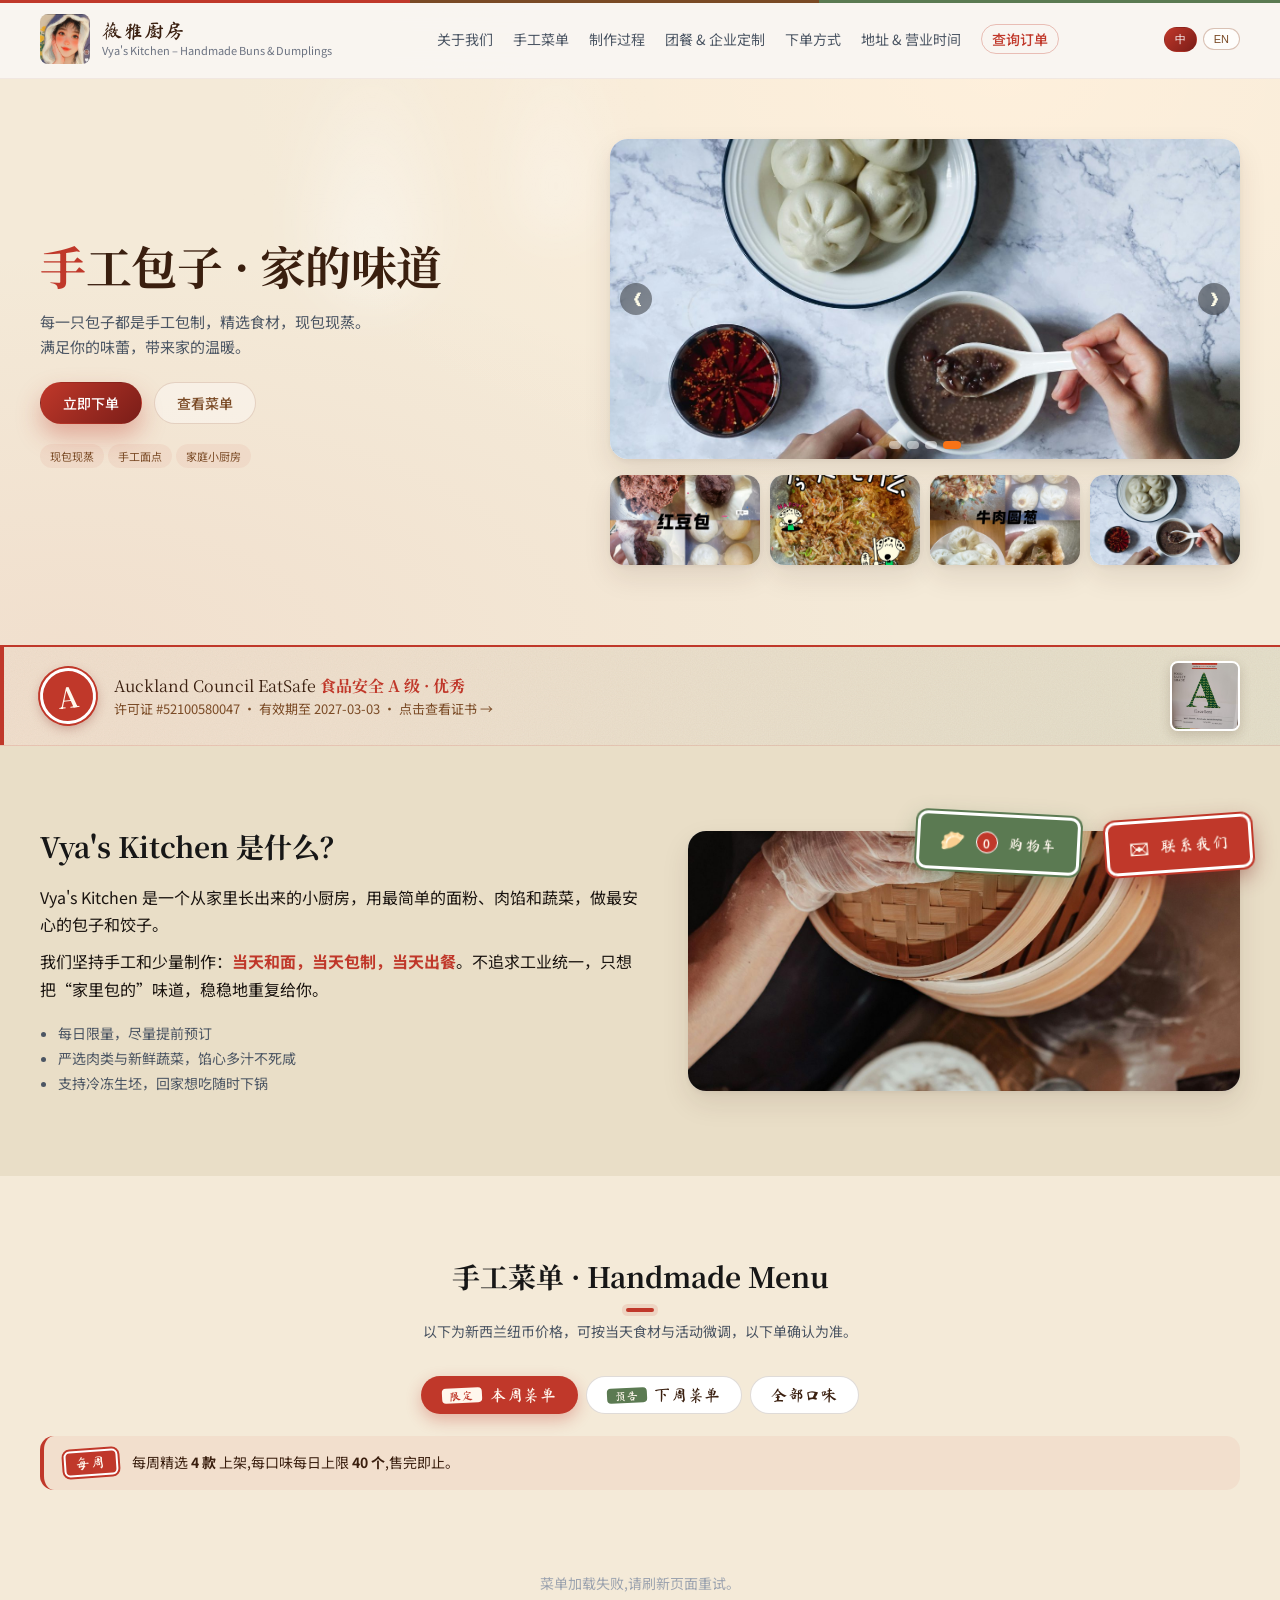
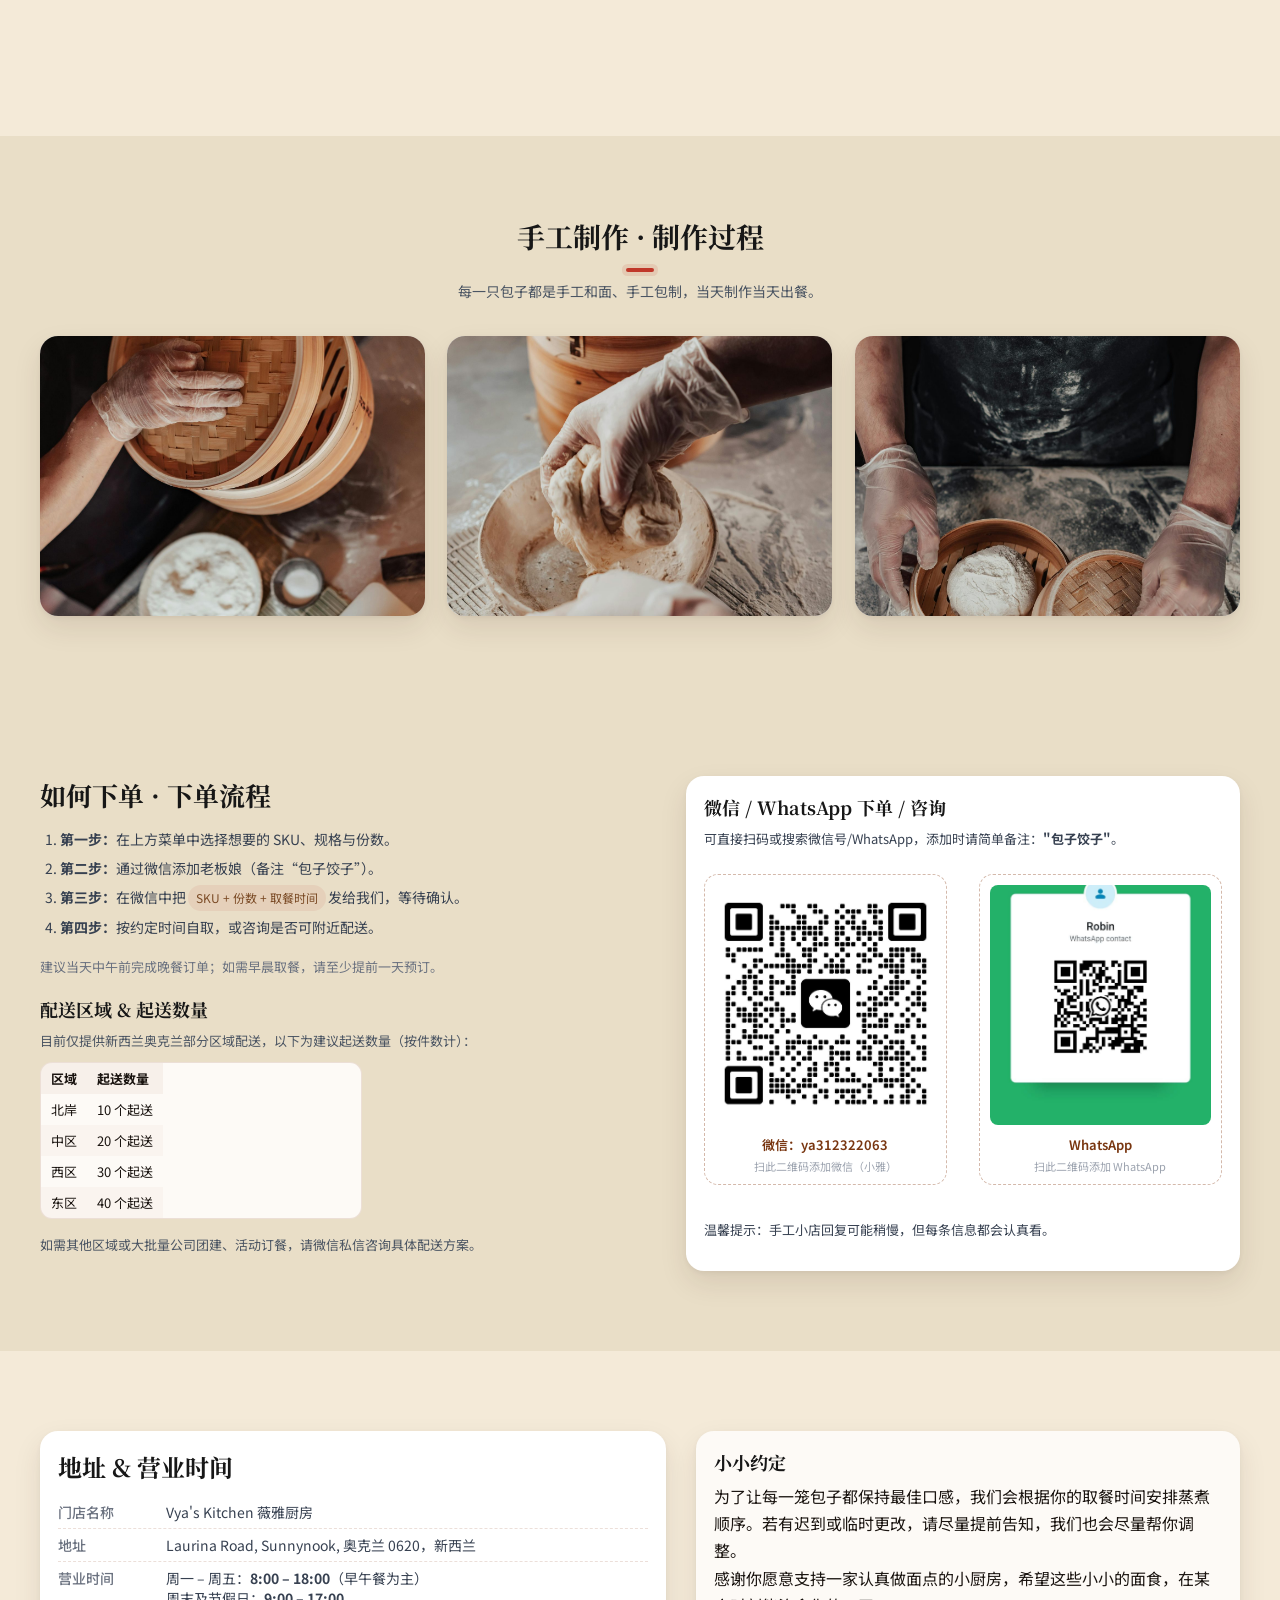
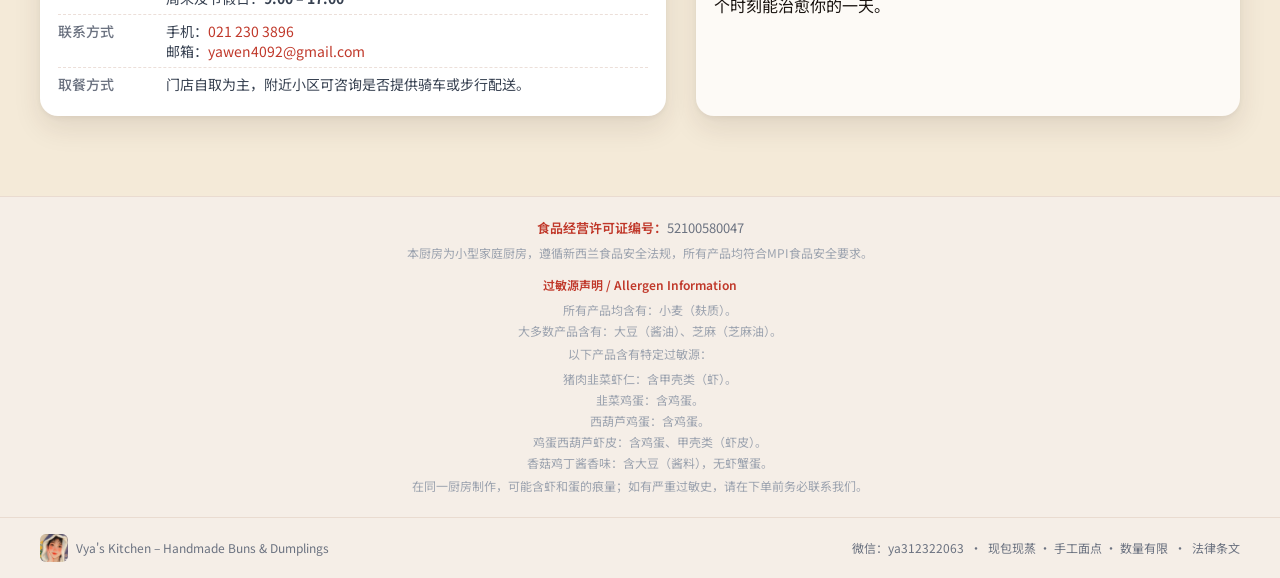
==== commit 889e2506: "homepage: A-grade trust strip + certificate modal Adds an Auckland Council EatSafe Grade A trust ban" ====
--- a/index.html
+++ b/index.html
@@ -262,6 +262,47 @@
           </div>
         </div>
       </section>
+
+      <!-- Trust strip — Auckland EatSafe Grade A certificate -->
+      <section class="trust-strip" data-cert-trigger role="button" tabindex="0">
+        <div class="container trust-inner">
+          <div class="trust-badge" aria-hidden="true">A</div>
+          <div class="trust-copy">
+            <div class="trust-line-1">
+              <span class="lang zh">Auckland Council EatSafe <strong>食品安全 A 级 · 优秀</strong></span>
+              <span class="lang en">Auckland Council EatSafe <strong>Food Safety Grade A · Excellent</strong></span>
+            </div>
+            <div class="trust-line-2">
+              <span class="lang zh">许可证 #52100580047 · 有效期至 2027-03-03 · 点击查看证书 →</span>
+              <span class="lang en">Licence #52100580047 · valid until 03-Mar-2027 · Click to view certificate →</span>
+            </div>
+          </div>
+          <div class="trust-thumb">
+            <img src="image/cert_a_grade.jpg" alt="Grade A food safety certificate"
+                 loading="lazy" onerror="this.style.display='none'">
+          </div>
+        </div>
+      </section>
+
+      <!-- A-grade certificate modal -->
+      <div class="cert-modal" id="cert-modal" hidden aria-hidden="true">
+        <div class="cert-overlay" data-cert-close></div>
+        <div class="cert-panel" role="dialog" aria-label="A grade certificate">
+          <button type="button" class="cert-close" data-cert-close aria-label="Close">×</button>
+          <h3>
+            <span class="lang zh">Auckland Council EatSafe — 食品安全 A 级</span>
+            <span class="lang en">Auckland Council EatSafe — Food Safety Grade A</span>
+          </h3>
+          <div class="cert-image-wrap">
+            <img src="image/cert_a_grade.jpg" alt="Grade A food safety certificate"
+                 onerror="this.outerHTML='<div class=&quot;cert-missing&quot;>证书图片尚未上传 / Certificate image not yet uploaded</div>'">
+          </div>
+          <p class="cert-meta">
+            <span class="lang zh">许可证号:<strong>52100580047</strong> · 有效期 2027-03-03 · 由 Auckland Council 颁发</span>
+            <span class="lang en">Licence #<strong>52100580047</strong> · valid until 03-Mar-2027 · issued by Auckland Council</span>
+          </p>
+        </div>
+      </div>
 
       <!-- About -->
       <section id="about" class="section section-alt">
@@ -1861,10 +1902,10 @@
         <div class="compliance-footer-content">
           <div class="compliance-footer-text">
             <p class="lang zh">
-              <strong>食品经营许可证编号：</strong>52100580039
+              <strong>食品经营许可证编号：</strong>52100580047
             </p>
             <p class="lang en">
-              <strong>Food Business Licence Number:</strong>52100580039
+              <strong>Food Business Licence Number:</strong>52100580047
             </p>
             <p class="lang zh" style="font-size: 12px; color: #9ca3af; margin-top: 4px;">
               本厨房为小型家庭厨房，遵循新西兰食品安全法规，所有产品均符合MPI食品安全要求。
@@ -2867,6 +2908,33 @@
           if (t.matches("[data-cart-qty]")) setQty(t.dataset.cartQty, parseInt(t.value, 10) || 0);
         });
 
+        // ---------- A-grade certificate modal ----------
+        (function () {
+          const $cert = document.getElementById("cert-modal");
+          if (!$cert) return;
+          function openCert() {
+            $cert.hidden = false;
+            $cert.setAttribute("aria-hidden", "false");
+            document.body.style.overflow = "hidden";
+          }
+          function closeCert() {
+            $cert.hidden = true;
+            $cert.setAttribute("aria-hidden", "true");
+            document.body.style.overflow = "";
+          }
+          document.addEventListener("click", (e) => {
+            if (e.target.closest("[data-cert-trigger]")) { openCert(); return; }
+            if (e.target.closest("[data-cert-close]"))   { closeCert(); return; }
+          });
+          // Keyboard: Enter on the trust-strip opens, Esc closes
+          document.addEventListener("keydown", (e) => {
+            if (e.key === "Escape" && !$cert.hidden) closeCert();
+            if (e.key === "Enter" && document.activeElement?.matches("[data-cert-trigger]")) {
+              e.preventDefault(); openCert();
+            }
+          });
+        })();
+
         function openCart() {
           $drawer.hidden = false;
           $drawer.setAttribute("aria-hidden", "false");
--- a/styles.css
+++ b/styles.css
@@ -2036,6 +2036,144 @@
 }
 
 /* ============================================
+   Trust strip — MPI A-grade certificate
+   ============================================ */
+.trust-strip {
+  background: linear-gradient(90deg,
+    rgba(192, 56, 42, 0.06) 0%,
+    rgba(91, 122, 82, 0.06) 100%);
+  border-top: 2px solid var(--stamp);
+  border-bottom: 1px solid rgba(192, 56, 42, 0.15);
+  padding: 14px 0;
+  cursor: pointer;
+  position: relative;
+  overflow: hidden;
+  transition: background 0.2s;
+}
+.trust-strip:hover {
+  background: linear-gradient(90deg,
+    rgba(192, 56, 42, 0.10) 0%,
+    rgba(91, 122, 82, 0.10) 100%);
+}
+.trust-strip::before {
+  content: ""; position: absolute; left: 0; top: 0; bottom: 0;
+  width: 4px; background: var(--stamp);
+}
+.trust-inner {
+  display: flex; align-items: center; gap: 18px;
+}
+.trust-badge {
+  flex-shrink: 0;
+  width: 56px; height: 56px;
+  border-radius: 50%;
+  background: var(--stamp);
+  color: #fff7ed;
+  font-family: "Noto Serif SC", serif;
+  font-size: 28px; font-weight: 700;
+  display: flex; align-items: center; justify-content: center;
+  border: 3px solid #fff;
+  box-shadow:
+    0 0 0 2px var(--stamp),
+    0 4px 12px rgba(122, 29, 24, 0.35);
+  transform: rotate(-6deg);
+}
+.trust-copy { flex: 1; min-width: 0; }
+.trust-line-1 {
+  font-family: "Noto Serif SC", serif;
+  font-size: 16px;
+  color: var(--soy);
+  margin-bottom: 2px;
+}
+.trust-line-1 strong { color: var(--stamp); }
+.trust-line-2 {
+  font-size: 13px;
+  color: var(--soy-mid);
+}
+.trust-thumb {
+  flex-shrink: 0;
+  width: 70px; height: 70px;
+  border-radius: 8px;
+  overflow: hidden;
+  border: 2px solid #fff;
+  box-shadow: 0 4px 12px rgba(58, 31, 15, 0.18);
+}
+.trust-thumb img {
+  width: 100%; height: 100%; object-fit: cover; display: block;
+}
+
+@media (max-width: 600px) {
+  .trust-line-1 { font-size: 14px; }
+  .trust-line-2 { font-size: 12px; }
+  .trust-thumb { display: none; }
+  .trust-badge { width: 44px; height: 44px; font-size: 22px; }
+}
+
+/* Certificate modal */
+.cert-modal {
+  position: fixed; inset: 0;
+  z-index: 1100;
+  display: flex; align-items: center; justify-content: center;
+  padding: 20px;
+}
+.cert-modal[hidden] { display: none; }
+.cert-overlay {
+  position: absolute; inset: 0;
+  background: rgba(58, 31, 15, 0.6);
+  backdrop-filter: blur(6px);
+  animation: cartFadeIn 0.2s ease;
+}
+.cert-panel {
+  position: relative; z-index: 1;
+  background: #fff7ed;
+  border-radius: 16px;
+  padding: 28px 28px 22px;
+  max-width: 720px; max-height: 90vh;
+  overflow-y: auto;
+  box-shadow: 0 20px 50px rgba(58, 31, 15, 0.4);
+  animation: cartSlideIn 0.28s cubic-bezier(0.2, 0.8, 0.2, 1);
+}
+.cert-panel h3 {
+  font-family: "Noto Serif SC", serif;
+  font-size: 22px;
+  color: var(--soy);
+  margin: 0 0 18px;
+  text-align: center;
+}
+.cert-close {
+  position: absolute; top: 12px; right: 14px;
+  width: 36px; height: 36px;
+  border: none; border-radius: 50%;
+  background: var(--paper-deep);
+  color: var(--soy);
+  font-size: 22px; cursor: pointer;
+  z-index: 2;
+}
+.cert-close:hover { background: rgba(192, 56, 42, 0.18); }
+.cert-image-wrap {
+  background: #fff;
+  border: 1px solid rgba(58, 31, 15, 0.12);
+  border-radius: 8px;
+  padding: 12px;
+  display: flex; justify-content: center;
+}
+.cert-image-wrap img {
+  max-width: 100%; max-height: 70vh; height: auto;
+  border-radius: 4px;
+}
+.cert-missing {
+  padding: 60px 20px;
+  text-align: center;
+  color: #9ca3af; font-size: 14px; font-style: italic;
+}
+.cert-meta {
+  text-align: center;
+  margin: 14px 0 0;
+  font-size: 13px;
+  color: var(--soy-mid);
+}
+.cert-meta strong { color: var(--stamp); }
+
+/* ============================================
    Menu tabs (this-week / next-week / all)
    ============================================ */
 .menu-tabs {
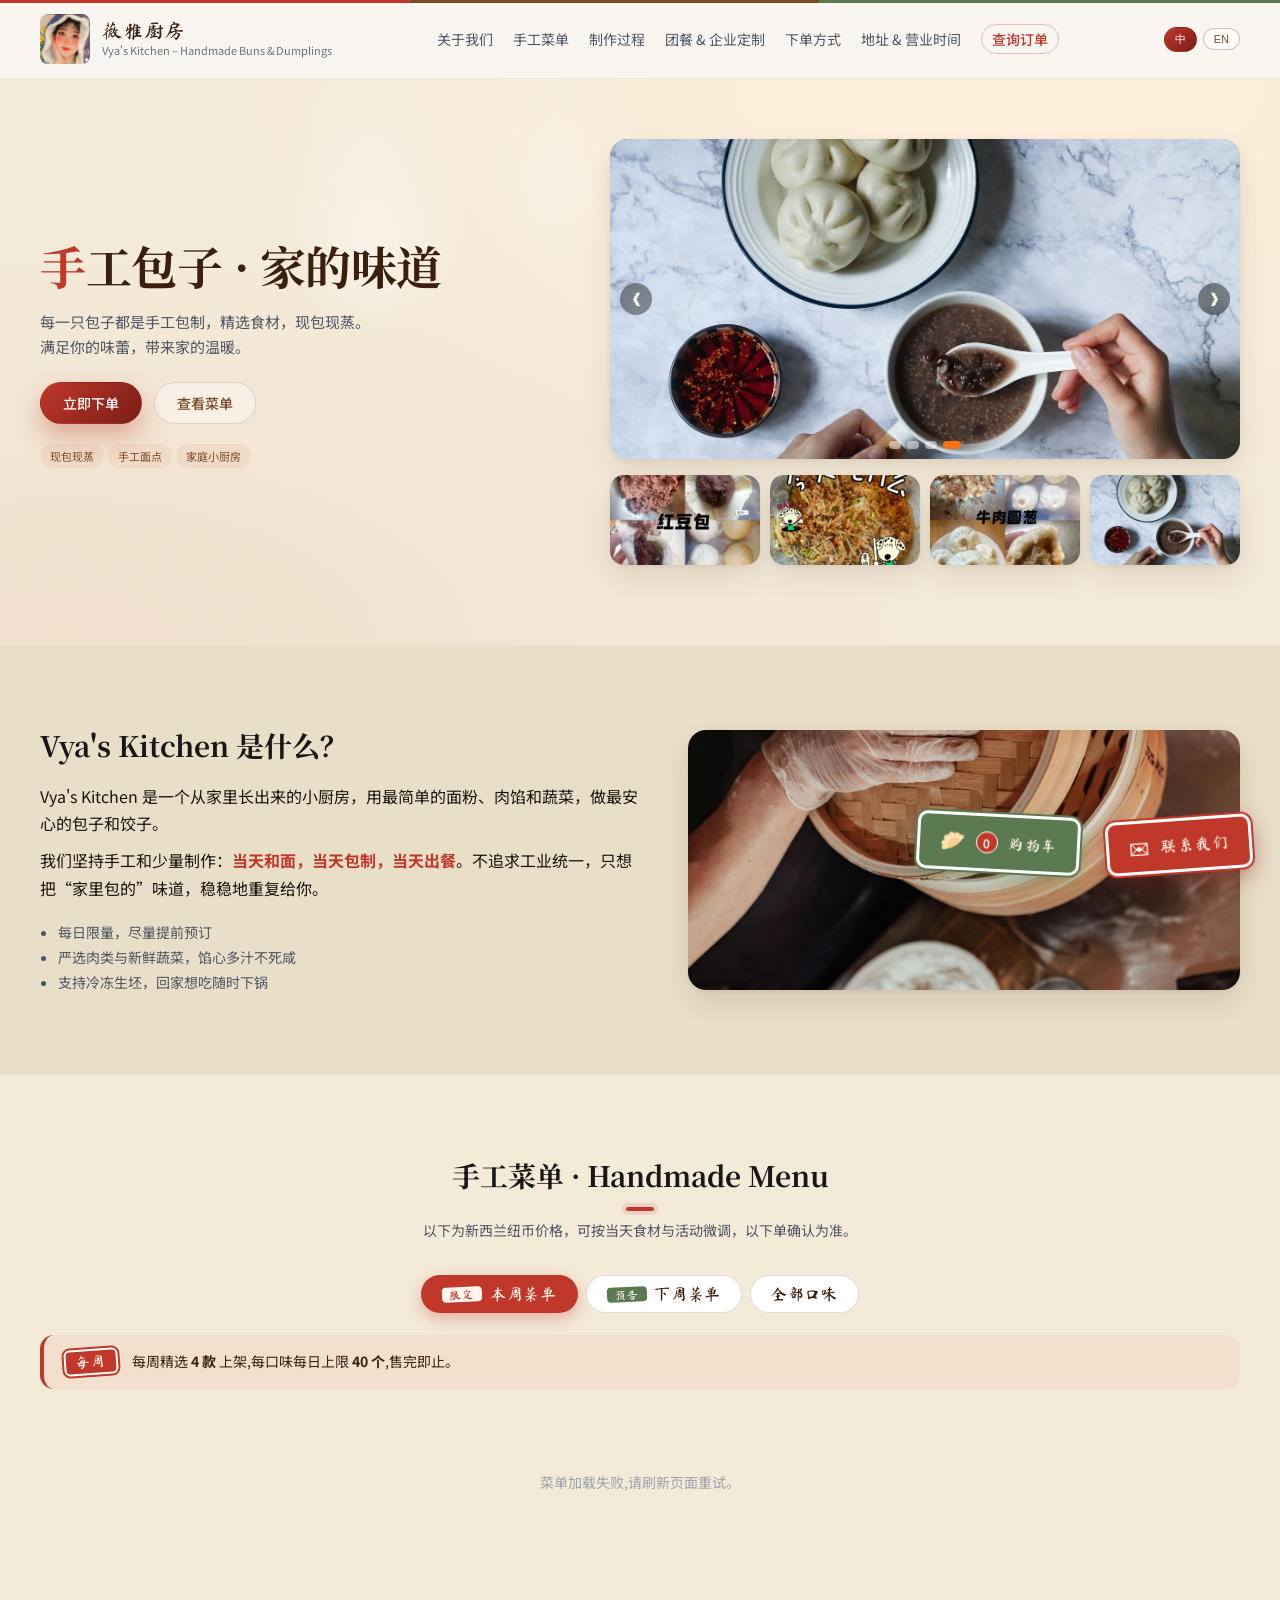
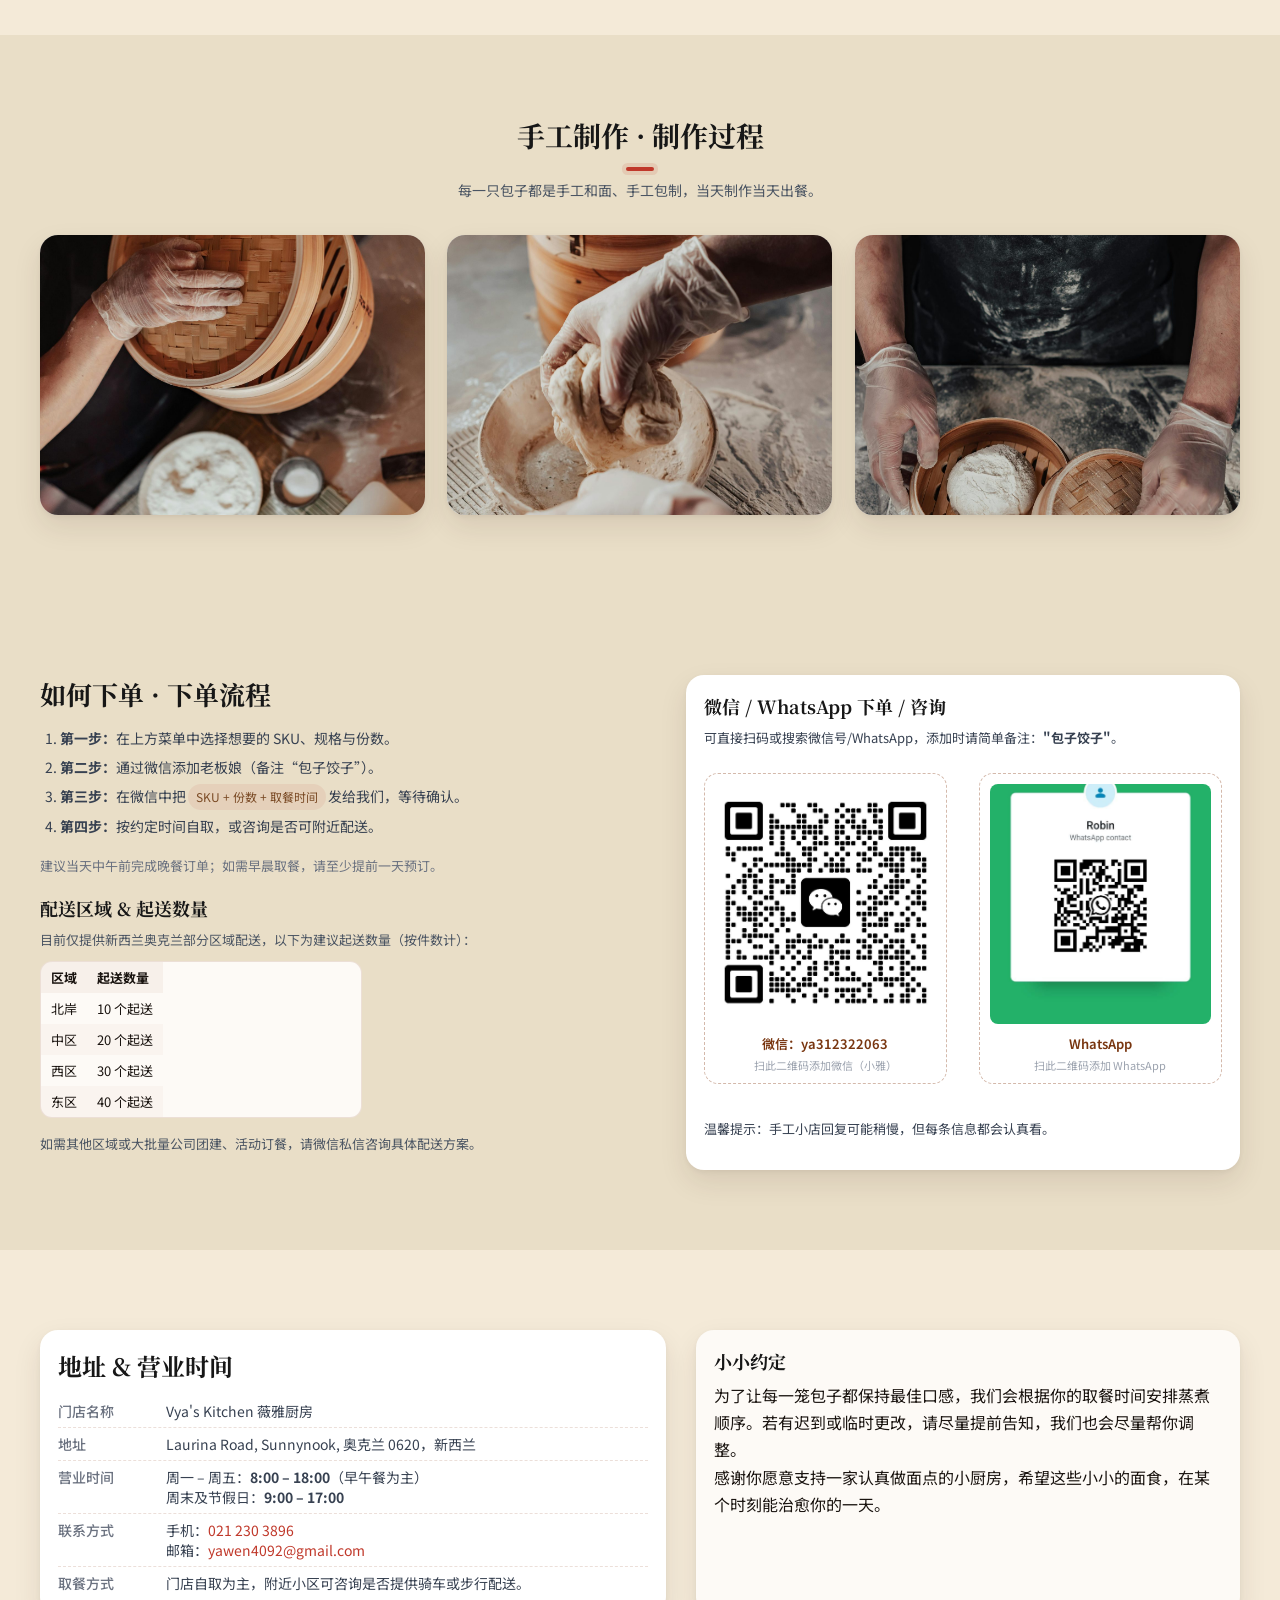
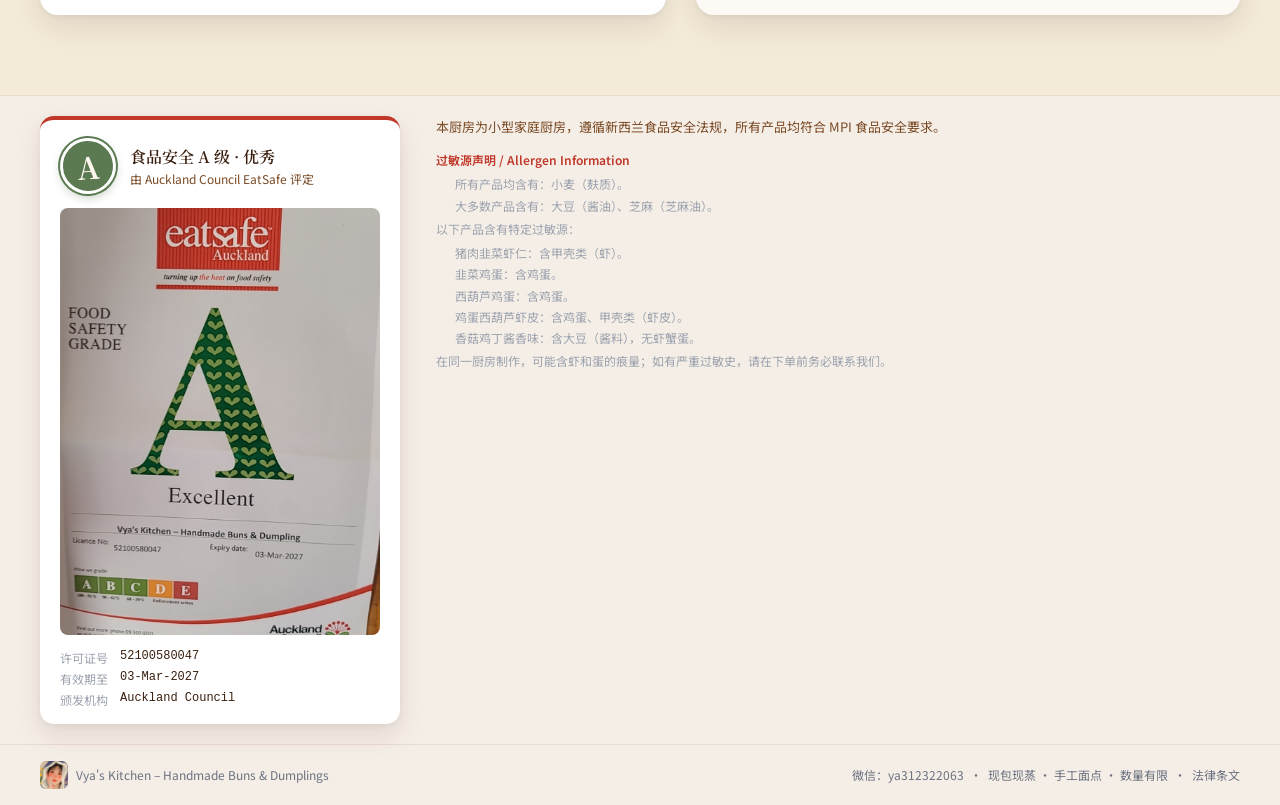
==== commit 105e2d37: "move A-grade certificate from hero to bottom compliance section The trust strip directly below the h" ====
--- a/index.html
+++ b/index.html
@@ -262,47 +262,6 @@
           </div>
         </div>
       </section>
-
-      <!-- Trust strip — Auckland EatSafe Grade A certificate -->
-      <section class="trust-strip" data-cert-trigger role="button" tabindex="0">
-        <div class="container trust-inner">
-          <div class="trust-badge" aria-hidden="true">A</div>
-          <div class="trust-copy">
-            <div class="trust-line-1">
-              <span class="lang zh">Auckland Council EatSafe <strong>食品安全 A 级 · 优秀</strong></span>
-              <span class="lang en">Auckland Council EatSafe <strong>Food Safety Grade A · Excellent</strong></span>
-            </div>
-            <div class="trust-line-2">
-              <span class="lang zh">许可证 #52100580047 · 有效期至 2027-03-03 · 点击查看证书 →</span>
-              <span class="lang en">Licence #52100580047 · valid until 03-Mar-2027 · Click to view certificate →</span>
-            </div>
-          </div>
-          <div class="trust-thumb">
-            <img src="image/cert_a_grade.jpg" alt="Grade A food safety certificate"
-                 loading="lazy" onerror="this.style.display='none'">
-          </div>
-        </div>
-      </section>
-
-      <!-- A-grade certificate modal -->
-      <div class="cert-modal" id="cert-modal" hidden aria-hidden="true">
-        <div class="cert-overlay" data-cert-close></div>
-        <div class="cert-panel" role="dialog" aria-label="A grade certificate">
-          <button type="button" class="cert-close" data-cert-close aria-label="Close">×</button>
-          <h3>
-            <span class="lang zh">Auckland Council EatSafe — 食品安全 A 级</span>
-            <span class="lang en">Auckland Council EatSafe — Food Safety Grade A</span>
-          </h3>
-          <div class="cert-image-wrap">
-            <img src="image/cert_a_grade.jpg" alt="Grade A food safety certificate"
-                 onerror="this.outerHTML='<div class=&quot;cert-missing&quot;>证书图片尚未上传 / Certificate image not yet uploaded</div>'">
-          </div>
-          <p class="cert-meta">
-            <span class="lang zh">许可证号:<strong>52100580047</strong> · 有效期 2027-03-03 · 由 Auckland Council 颁发</span>
-            <span class="lang en">Licence #<strong>52100580047</strong> · valid until 03-Mar-2027 · issued by Auckland Council</span>
-          </p>
-        </div>
-      </div>
 
       <!-- About -->
       <section id="about" class="section section-alt">
@@ -1896,22 +1855,54 @@
       </div>
     </aside>
 
-    <!-- Food Safety & Compliance (Footer) -->
+    <!-- Food Safety & Compliance -->
     <section id="compliance" class="compliance-footer">
       <div class="container">
-        <div class="compliance-footer-content">
+        <div class="compliance-layout">
+
+          <!-- LEFT: Certificate showcase card -->
+          <div class="cert-showcase" data-cert-trigger role="button" tabindex="0"
+               aria-label="View food safety certificate">
+            <div class="cert-showcase-head">
+              <div class="cert-grade-badge" aria-hidden="true">A</div>
+              <div class="cert-showcase-title">
+                <div class="t1">
+                  <span class="lang zh">食品安全 A 级 · 优秀</span>
+                  <span class="lang en">Food Safety Grade A · Excellent</span>
+                </div>
+                <div class="t2">
+                  <span class="lang zh">由 Auckland Council EatSafe 评定</span>
+                  <span class="lang en">Rated by Auckland Council EatSafe</span>
+                </div>
+              </div>
+            </div>
+            <div class="cert-showcase-img">
+              <img src="image/cert_a_grade.jpg"
+                   alt="Auckland Council EatSafe Grade A certificate"
+                   loading="lazy"
+                   onerror="this.style.display='none'">
+              <div class="cert-zoom-hint">
+                <span class="lang zh">🔍 点击查看大图</span>
+                <span class="lang en">🔍 Click to enlarge</span>
+              </div>
+            </div>
+            <dl class="cert-showcase-meta">
+              <dt><span class="lang zh">许可证号</span><span class="lang en">Licence #</span></dt>
+              <dd>52100580047</dd>
+              <dt><span class="lang zh">有效期至</span><span class="lang en">Valid until</span></dt>
+              <dd>03-Mar-2027</dd>
+              <dt><span class="lang zh">颁发机构</span><span class="lang en">Issued by</span></dt>
+              <dd>Auckland Council</dd>
+            </dl>
+          </div>
+
+          <!-- RIGHT: Compliance text + allergens -->
           <div class="compliance-footer-text">
-            <p class="lang zh">
-              <strong>食品经营许可证编号：</strong>52100580047
+            <p class="lang zh" style="font-size: 13px; color: var(--soy-mid); margin-top: 0;">
+              本厨房为小型家庭厨房，遵循新西兰食品安全法规，所有产品均符合 MPI 食品安全要求。
             </p>
-            <p class="lang en">
-              <strong>Food Business Licence Number:</strong>52100580047
-            </p>
-            <p class="lang zh" style="font-size: 12px; color: #9ca3af; margin-top: 4px;">
-              本厨房为小型家庭厨房，遵循新西兰食品安全法规，所有产品均符合MPI食品安全要求。
-            </p>
-            <p class="lang en" style="font-size: 12px; color: #9ca3af; margin-top: 4px;">
-              This is a small home kitchen operating in compliance with New Zealand food safety regulations. All products meet MPI food safety requirements.
+            <p class="lang en" style="font-size: 13px; color: var(--soy-mid); margin-top: 0;">
+              Small home kitchen operating in compliance with NZ food safety regulations. All products meet MPI requirements.
             </p>
 
             <!-- Allergen Information -->
@@ -1959,9 +1950,30 @@
               Products are made in a shared kitchen and may contain traces of crustaceans and eggs. Please contact us before ordering if you have allergies.
             </p>
           </div>
+
         </div>
       </div>
     </section>
+
+    <!-- A-grade certificate full-size modal (triggered by cert-showcase) -->
+    <div class="cert-modal" id="cert-modal" hidden aria-hidden="true">
+      <div class="cert-overlay" data-cert-close></div>
+      <div class="cert-panel" role="dialog" aria-label="A grade certificate">
+        <button type="button" class="cert-close" data-cert-close aria-label="Close">×</button>
+        <h3>
+          <span class="lang zh">Auckland Council EatSafe — 食品安全 A 级 · 优秀</span>
+          <span class="lang en">Auckland Council EatSafe — Food Safety Grade A · Excellent</span>
+        </h3>
+        <div class="cert-image-wrap">
+          <img src="image/cert_a_grade.jpg" alt="Grade A food safety certificate"
+               onerror="this.outerHTML='<div class=&quot;cert-missing&quot;>证书图片尚未上传 / Certificate image not yet uploaded</div>'">
+        </div>
+        <p class="cert-meta">
+          <span class="lang zh">许可证 #<strong>52100580047</strong> · 有效期 03-Mar-2027 · 由 Auckland Council 颁发</span>
+          <span class="lang en">Licence #<strong>52100580047</strong> · valid until 03-Mar-2027 · issued by Auckland Council</span>
+        </p>
+      </div>
+    </div>
 
     <footer class="site-footer">
       <div class="container footer-inner">
--- a/styles.css
+++ b/styles.css
@@ -2036,76 +2036,115 @@
 }
 
 /* ============================================
-   Trust strip — MPI A-grade certificate
+   Compliance — A-grade certificate showcase
+   Lives at the bottom in the compliance section,
+   2-column layout: cert card | text + allergens
    ============================================ */
-.trust-strip {
-  background: linear-gradient(90deg,
-    rgba(192, 56, 42, 0.06) 0%,
-    rgba(91, 122, 82, 0.06) 100%);
-  border-top: 2px solid var(--stamp);
-  border-bottom: 1px solid rgba(192, 56, 42, 0.15);
-  padding: 14px 0;
+.compliance-layout {
+  display: grid;
+  grid-template-columns: minmax(260px, 360px) 1fr;
+  gap: 36px;
+  align-items: start;
+  text-align: left;
+}
+@media (max-width: 760px) {
+  .compliance-layout {
+    grid-template-columns: 1fr;
+    gap: 24px;
+  }
+}
+
+/* Certificate showcase card (left column) */
+.cert-showcase {
+  background: #fff;
+  border-radius: 14px;
+  padding: 18px 20px 16px;
+  box-shadow:
+    0 12px 28px rgba(58, 31, 15, 0.10),
+    0 2px 6px rgba(58, 31, 15, 0.06);
+  border-top: 4px solid var(--stamp);
   cursor: pointer;
+  transition: transform 0.2s, box-shadow 0.2s;
   position: relative;
-  overflow: hidden;
-  transition: background 0.2s;
-}
-.trust-strip:hover {
-  background: linear-gradient(90deg,
-    rgba(192, 56, 42, 0.10) 0%,
-    rgba(91, 122, 82, 0.10) 100%);
-}
-.trust-strip::before {
-  content: ""; position: absolute; left: 0; top: 0; bottom: 0;
-  width: 4px; background: var(--stamp);
-}
-.trust-inner {
-  display: flex; align-items: center; gap: 18px;
-}
-.trust-badge {
+}
+.cert-showcase:hover {
+  transform: translateY(-2px);
+  box-shadow:
+    0 18px 36px rgba(58, 31, 15, 0.16),
+    0 4px 8px rgba(58, 31, 15, 0.08);
+}
+.cert-showcase:focus-visible {
+  outline: 3px solid var(--stamp);
+  outline-offset: 4px;
+}
+
+.cert-showcase-head {
+  display: flex; gap: 14px; align-items: center;
+  margin-bottom: 14px;
+}
+.cert-grade-badge {
   flex-shrink: 0;
   width: 56px; height: 56px;
   border-radius: 50%;
-  background: var(--stamp);
+  background: var(--bamboo);
   color: #fff7ed;
   font-family: "Noto Serif SC", serif;
-  font-size: 28px; font-weight: 700;
+  font-size: 30px; font-weight: 700;
   display: flex; align-items: center; justify-content: center;
   border: 3px solid #fff;
   box-shadow:
-    0 0 0 2px var(--stamp),
-    0 4px 12px rgba(122, 29, 24, 0.35);
-  transform: rotate(-6deg);
-}
-.trust-copy { flex: 1; min-width: 0; }
-.trust-line-1 {
+    0 0 0 2px var(--bamboo),
+    0 4px 10px rgba(91, 122, 82, 0.32);
+  transform: rotate(-4deg);
+}
+.cert-showcase-title .t1 {
   font-family: "Noto Serif SC", serif;
-  font-size: 16px;
-  color: var(--soy);
-  margin-bottom: 2px;
-}
-.trust-line-1 strong { color: var(--stamp); }
-.trust-line-2 {
-  font-size: 13px;
-  color: var(--soy-mid);
-}
-.trust-thumb {
-  flex-shrink: 0;
-  width: 70px; height: 70px;
+  font-size: 16px; color: var(--soy); font-weight: 600;
+}
+.cert-showcase-title .t2 {
+  font-size: 12px; color: var(--soy-mid); margin-top: 2px;
+}
+
+.cert-showcase-img {
+  position: relative;
   border-radius: 8px;
   overflow: hidden;
-  border: 2px solid #fff;
-  box-shadow: 0 4px 12px rgba(58, 31, 15, 0.18);
-}
-.trust-thumb img {
+  background: var(--paper);
+  aspect-ratio: 3 / 4;       /* portrait — most certificates are this shape */
+  display: flex; align-items: center; justify-content: center;
+}
+.cert-showcase-img img {
   width: 100%; height: 100%; object-fit: cover; display: block;
-}
-
-@media (max-width: 600px) {
-  .trust-line-1 { font-size: 14px; }
-  .trust-line-2 { font-size: 12px; }
-  .trust-thumb { display: none; }
-  .trust-badge { width: 44px; height: 44px; font-size: 22px; }
+  transition: transform 0.4s ease;
+}
+.cert-showcase:hover .cert-showcase-img img {
+  transform: scale(1.04);
+}
+.cert-zoom-hint {
+  position: absolute; bottom: 0; left: 0; right: 0;
+  background: rgba(58, 31, 15, 0.78);
+  color: #fff7ed;
+  text-align: center;
+  font-size: 12px;
+  padding: 8px 12px;
+  opacity: 0;
+  transition: opacity 0.2s;
+}
+.cert-showcase:hover .cert-zoom-hint { opacity: 1; }
+
+.cert-showcase-meta {
+  display: grid;
+  grid-template-columns: auto 1fr;
+  gap: 4px 12px;
+  margin: 14px 0 0;
+  font-size: 12px;
+}
+.cert-showcase-meta dt { color: #9ca3af; }
+.cert-showcase-meta dd {
+  margin: 0;
+  color: var(--soy);
+  font-weight: 500;
+  font-family: ui-monospace, SFMono-Regular, monospace;
 }
 
 /* Certificate modal */
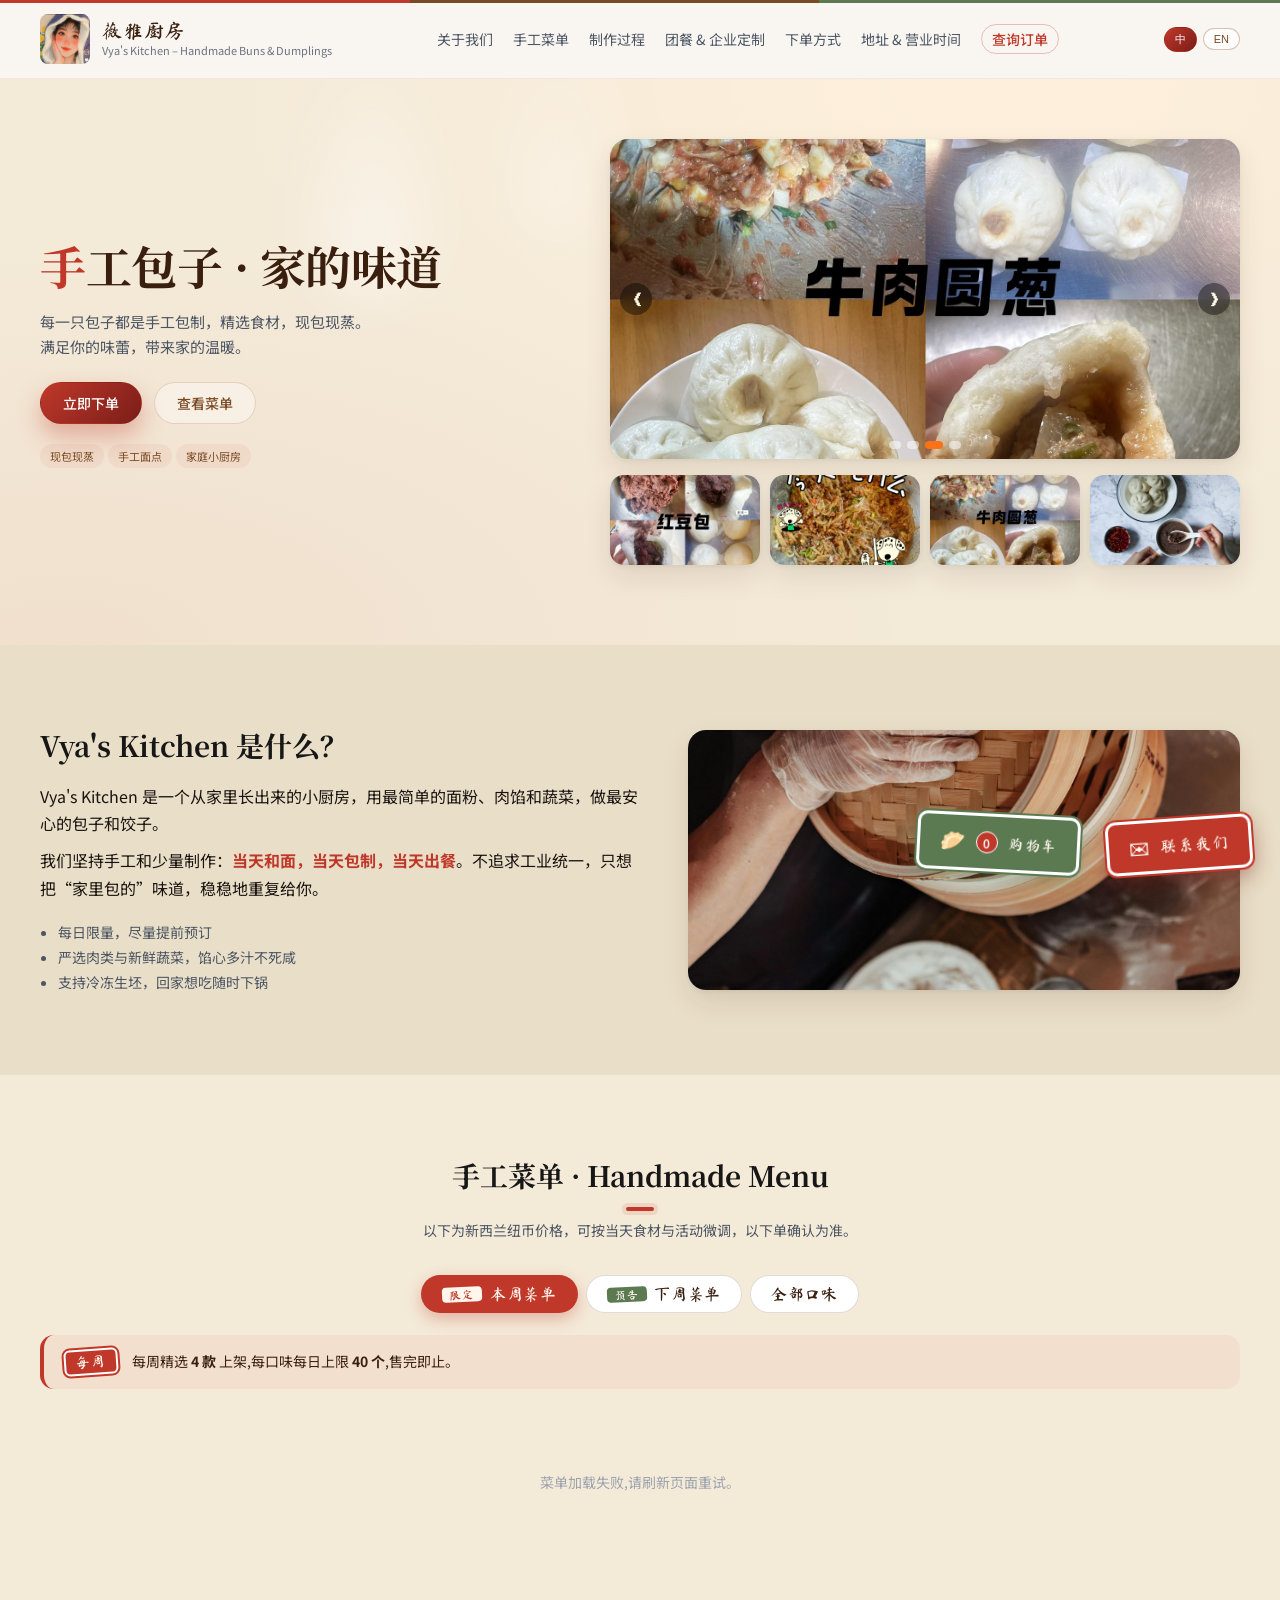
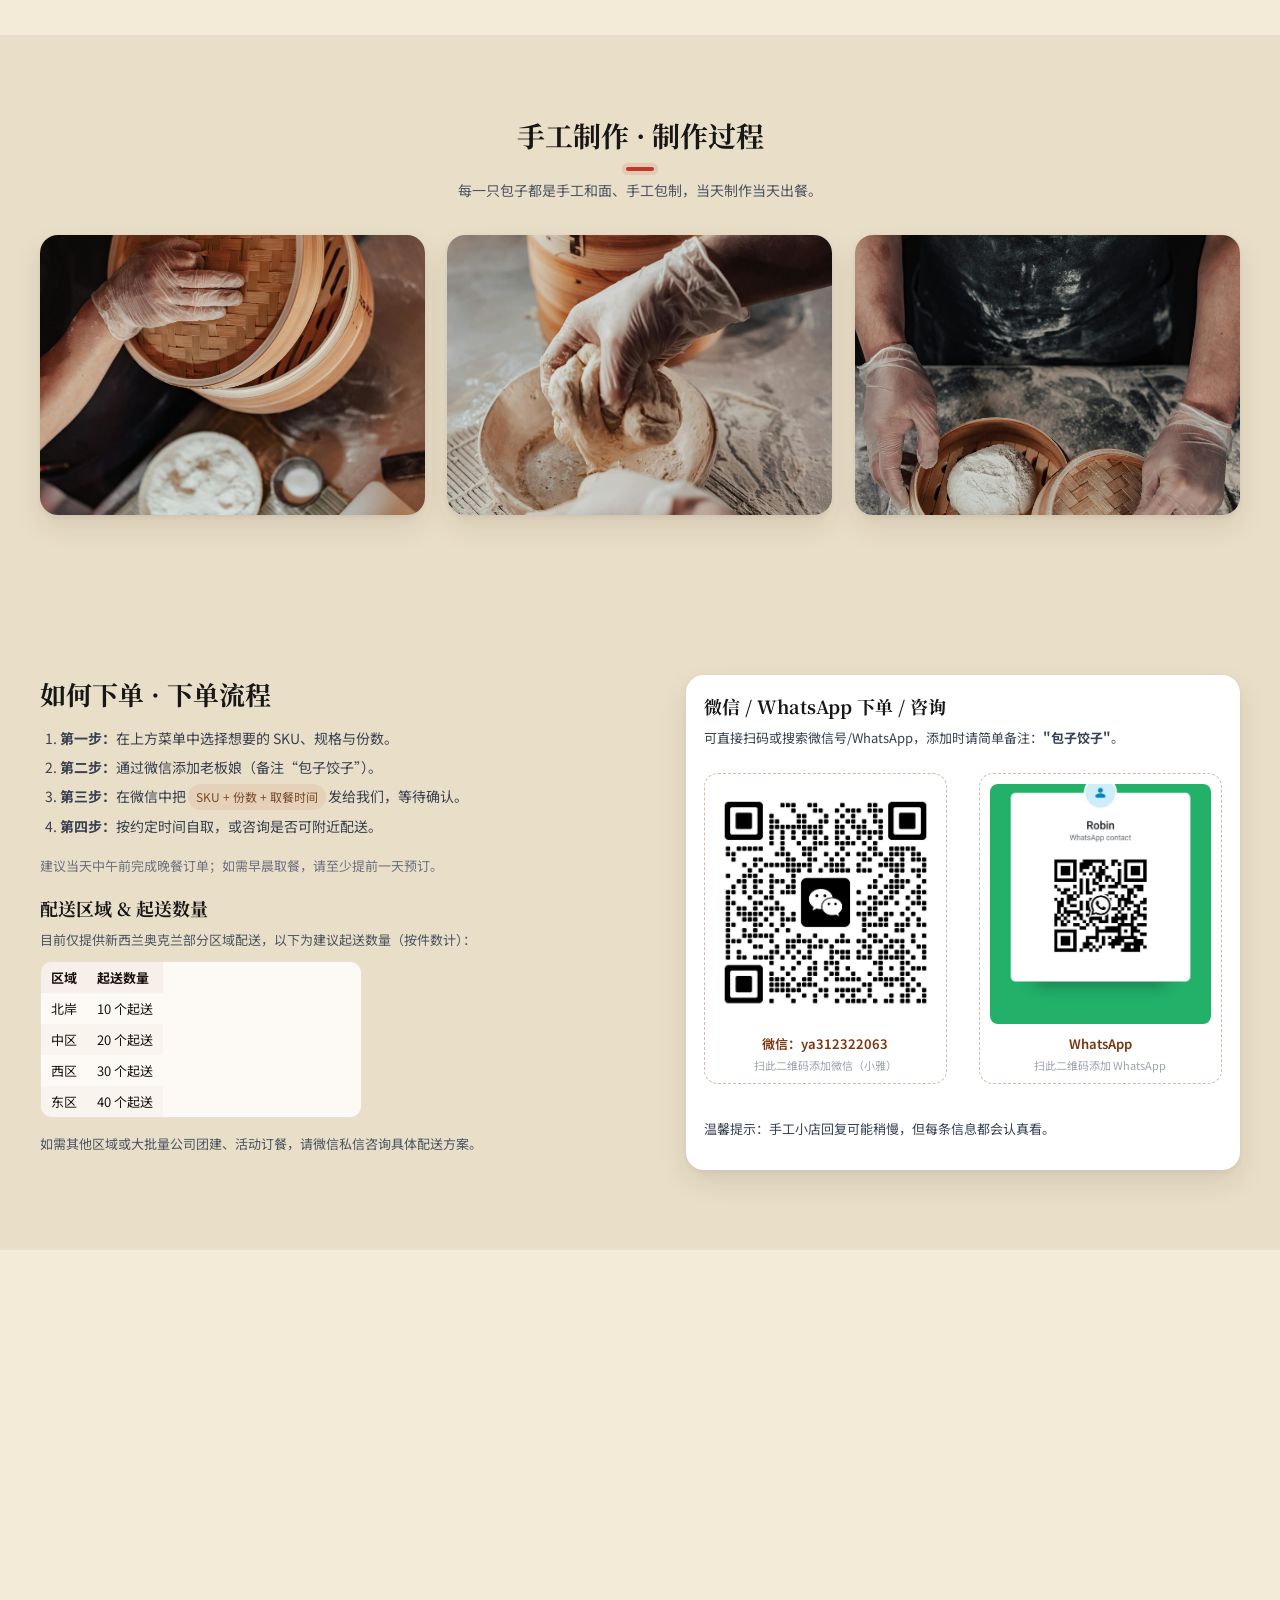
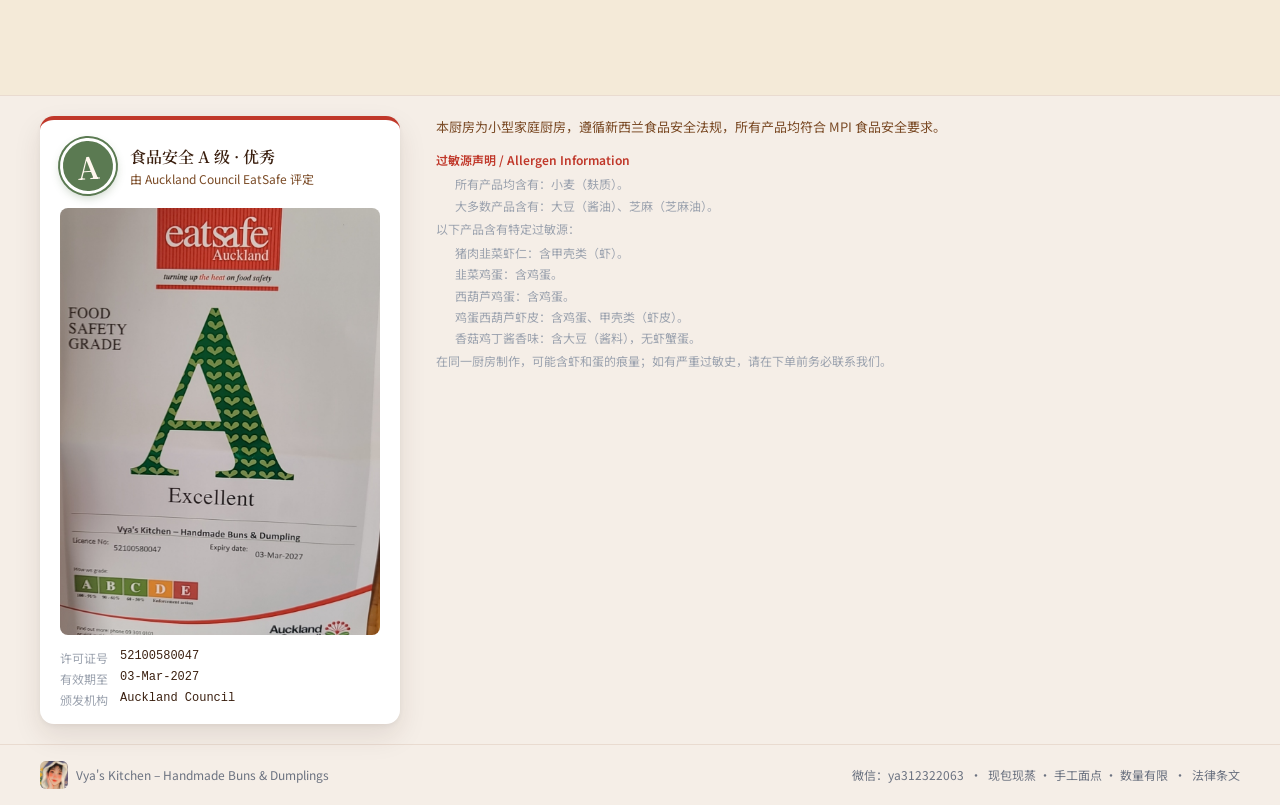
==== commit 20788e73: "soldout: redesign as restrained Chinese seal (印章), not loud banner Old design: full-width red diagon" ====
--- a/index.html
+++ b/index.html
@@ -2782,10 +2782,15 @@
             const stockLabel = isOut
               ? t("已售罄", "Sold out")
               : t(`余 ${it.remaining}`, `${it.remaining} left`);
+            const stampHtml = isOut ? `
+              <div class="wc-soldout-stamp" aria-label="${t('今日订满', 'Sold out')}">
+                <span class="zh">${t('售罄', '售罄')}</span>
+                <span class="en">SOLD OUT</span>
+              </div>` : '';
             return `
               <article class="weekly-card${isOut ? ' is-soldout' : ''}" data-id="${it.id}">
-                ${isOut ? `<div class="wc-soldout-stamp"><span>${t("今日订满", "SOLD OUT")}</span></div>` : ''}
                 <div class="wc-image">
+                  ${stampHtml}
                   <img src="/${it.image}" alt="${it.name_zh}" loading="lazy">
                   <span class="wc-pos">#${it.position}</span>
                   <span class="wc-stock ${stockLevel}">${stockLabel}</span>
--- a/styles.css
+++ b/styles.css
@@ -2517,40 +2517,94 @@
   background: var(--bamboo);
 }
 
-/* Sold-out: prominent diagonal stamp, dimmed image, hidden CTAs */
+/* ============================================
+   Sold-out treatment
+   Inspired by traditional Chinese seal (印章) — restrained
+   round chop in image area, dimmed image, hidden CTAs.
+   ============================================ */
 .weekly-card.is-soldout {
   position: relative;
-  filter: saturate(0.55);
-}
-.weekly-card.is-soldout .wc-image img { filter: brightness(0.7); }
+  /* very subtle desaturation, not the whole image grey */
+}
+.weekly-card.is-soldout .wc-image::after {
+  /* gentle warm overlay so image stays readable but mood drops */
+  content: "";
+  position: absolute; inset: 0;
+  background: linear-gradient(
+    180deg,
+    rgba(255, 247, 237, 0.18) 0%,
+    rgba(58, 31, 15, 0.18) 100%);
+  pointer-events: none;
+}
+.weekly-card.is-soldout .wc-image img {
+  filter: saturate(0.7) brightness(0.92);
+  transition: filter 0.3s;
+}
 .weekly-card.is-soldout .qty-stepper,
 .weekly-card.is-soldout .btn-add { display: none; }
-.weekly-card.is-soldout .wc-buy::after {
-  content: "";  /* keep grid space */
-  display: block;
-}
+.weekly-card.is-soldout .wc-buy { min-height: 36px; } /* keep card height */
+
+/* hide the small top-right "余" badge — the chop is the main signal */
+.weekly-card.is-soldout .wc-stock { display: none; }
+
+/* The chop — a real-feeling 印章 in image center */
 .wc-soldout-stamp {
   position: absolute;
-  top: 50%; left: -8%; right: -8%;
-  transform: translateY(-50%) rotate(-8deg);
-  background: rgba(192, 56, 42, 0.95);
+  top: 50%; left: 50%;
+  transform: translate(-50%, -50%) rotate(-7deg);
+  width: 118px; height: 118px;
+  border-radius: 50%;
+  background:
+    radial-gradient(circle at 30% 30%,
+      rgba(255, 220, 210, 0.18) 0%,
+      transparent 55%),
+    var(--stamp);
+  display: flex;
+  flex-direction: column;
+  align-items: center;
+  justify-content: center;
+  /* double inner ring like real chops */
+  box-shadow:
+    inset 0 0 0 3px rgba(255, 247, 237, 0.92),
+    inset 0 0 0 5px var(--stamp),
+    0 6px 20px rgba(122, 29, 24, 0.32),
+    0 1px 2px rgba(58, 31, 15, 0.25);
+  pointer-events: none;
+  z-index: 5;
+  /* subtle "ink unevenness" via SVG noise for handcrafted feel */
+  -webkit-mask-image: url("data:image/svg+xml;utf8,<svg xmlns='http://www.w3.org/2000/svg' width='118' height='118'><filter id='n'><feTurbulence type='fractalNoise' baseFrequency='2' numOctaves='2' seed='3'/><feColorMatrix values='0 0 0 0 0  0 0 0 0 0  0 0 0 0 0  0 0 0 0.18 0.85'/></filter><rect width='118' height='118' filter='url(%23n)'/><circle cx='59' cy='59' r='59' fill='black'/></svg>");
+          mask-image: url("data:image/svg+xml;utf8,<svg xmlns='http://www.w3.org/2000/svg' width='118' height='118'><filter id='n'><feTurbulence type='fractalNoise' baseFrequency='2' numOctaves='2' seed='3'/><feColorMatrix values='0 0 0 0 0  0 0 0 0 0  0 0 0 0 0  0 0 0 0.18 0.85'/></filter><rect width='118' height='118' filter='url(%23n)'/><circle cx='59' cy='59' r='59' fill='black'/></svg>");
+}
+.wc-soldout-stamp .zh {
   color: #fff7ed;
-  text-align: center;
-  padding: 10px 0;
   font-family: "Ma Shan Zheng", "Noto Serif SC", serif;
   font-size: 30px;
-  letter-spacing: 0.18em;
-  border-top: 3px dashed #fff7ed;
-  border-bottom: 3px dashed #fff7ed;
-  pointer-events: none;
-  z-index: 5;
-  box-shadow:
-    0 0 0 4px rgba(255, 247, 237, 0.4),
-    0 12px 32px rgba(122, 29, 24, 0.45);
-}
-.wc-soldout-stamp span {
-  display: inline-block;
-  text-shadow: 0 2px 4px rgba(58, 31, 15, 0.4);
+  line-height: 1;
+  letter-spacing: 0.10em;
+  text-shadow: 0 1px 1px rgba(58, 31, 15, 0.25);
+}
+.wc-soldout-stamp .en {
+  color: rgba(255, 247, 237, 0.88);
+  font-family: "Noto Sans SC", sans-serif;
+  font-size: 9px;
+  font-weight: 600;
+  letter-spacing: 0.22em;
+  margin-top: 6px;
+  text-transform: uppercase;
+}
+.wc-soldout-stamp::before {
+  /* tiny dot ornament between zh and en, like classical chops */
+  content: "·";
+  position: absolute;
+  bottom: 22px; left: 50%; transform: translateX(-50%);
+  color: rgba(255, 247, 237, 0.55);
+  font-size: 12px;
+}
+
+@media (max-width: 480px) {
+  .wc-soldout-stamp { width: 96px; height: 96px; }
+  .wc-soldout-stamp .zh { font-size: 24px; }
+  .wc-soldout-stamp .en { font-size: 8px; letter-spacing: 0.18em; }
 }
 
 /* Preview (next-week) cards: dimmed, no stepper */
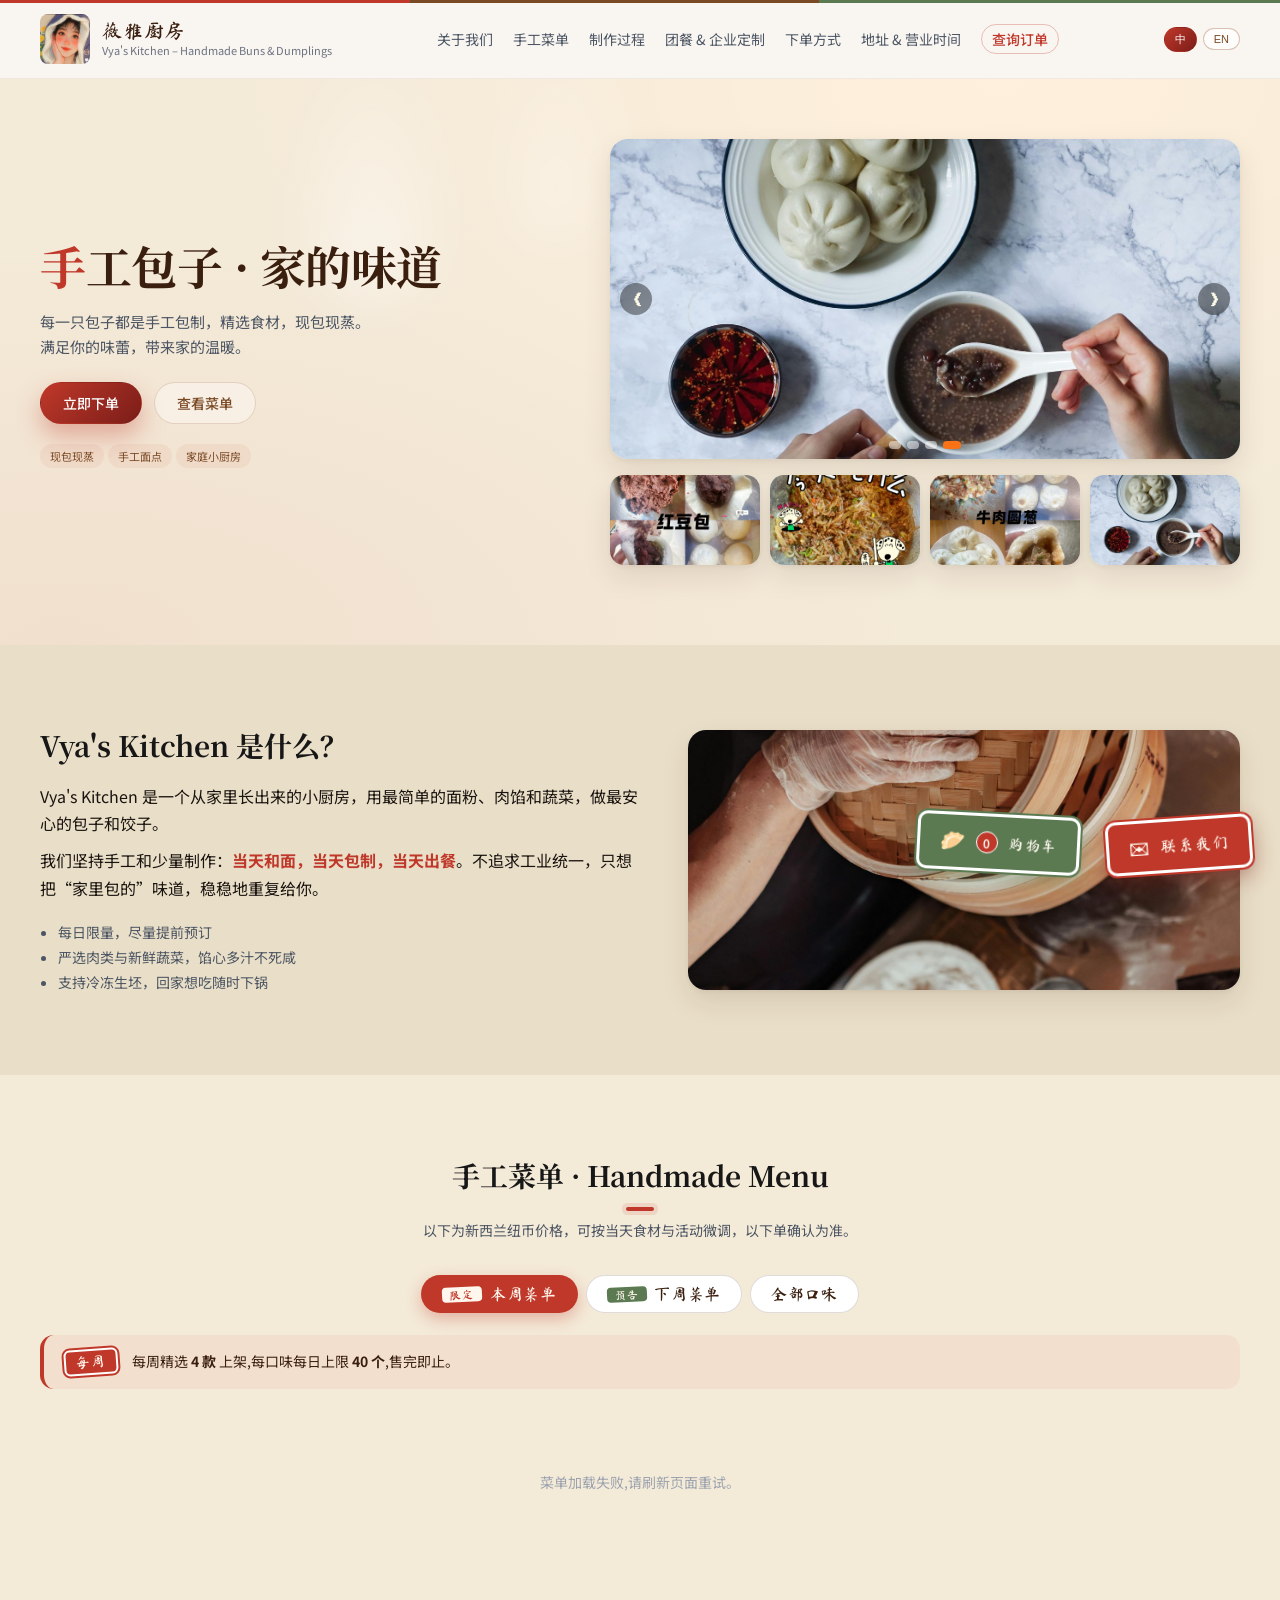
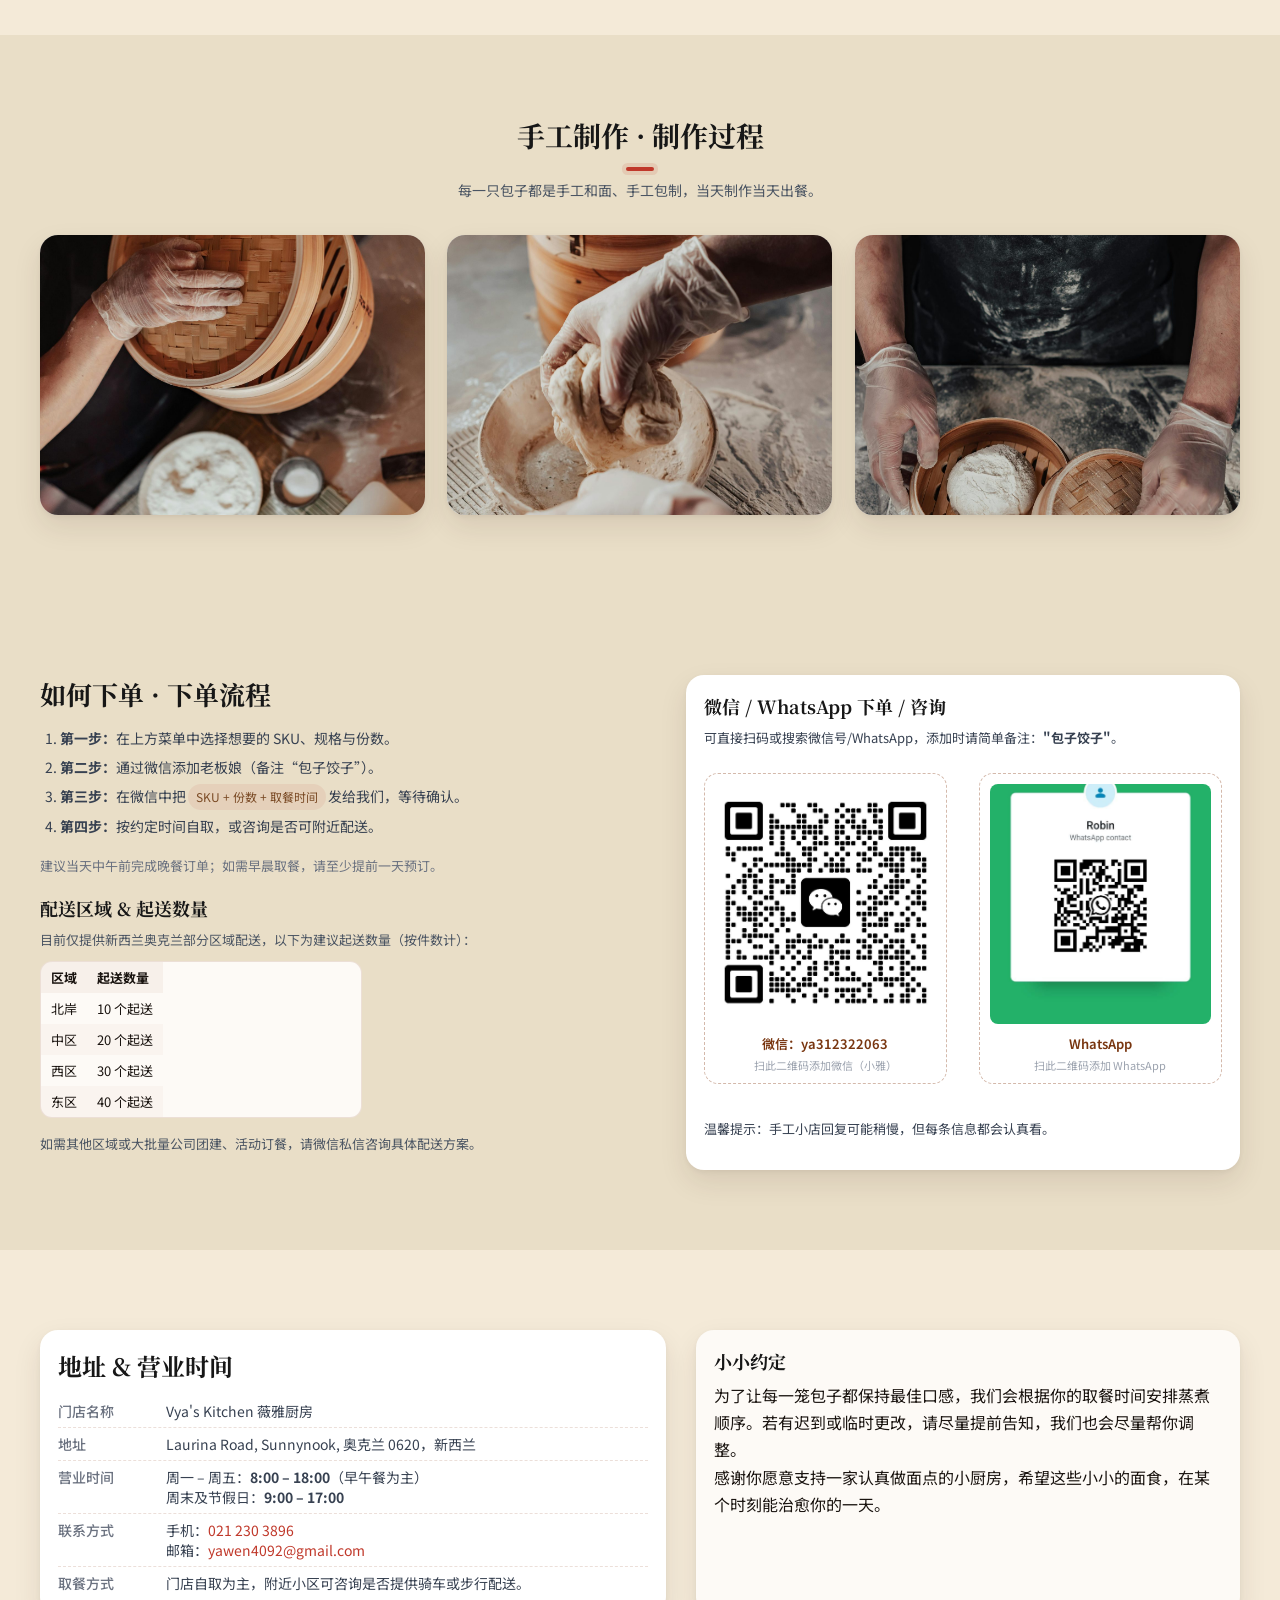
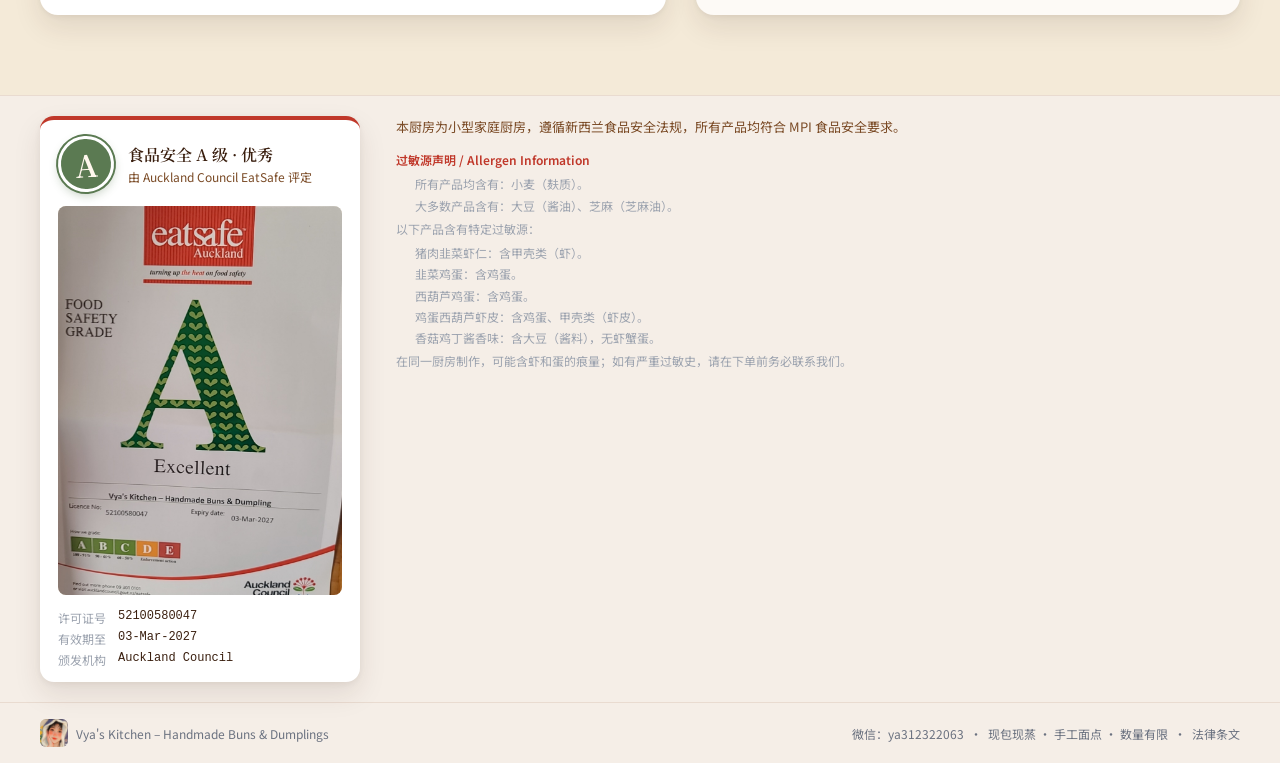
==== commit 7a29a200: "refine cert showcase + sold-out chop Cert showcase - compliance-layout: align-items stretch so left " ====
--- a/index.html
+++ b/index.html
@@ -2801,18 +2801,22 @@
                   <p class="wc-desc">${isZh() ? (it.desc_zh || it.desc_en || "") : (it.desc_en || it.desc_zh || "")}</p>
                   <div class="wc-price">NZ$ ${(it.price_cents/100).toFixed(2)}<small> ${t("/ 只", "/ pc")}</small></div>
                   <div class="wc-buy">
-                    <div class="qty-stepper">
-                      <button type="button" data-dec="${it.id}" aria-label="-">−</button>
-                      <input type="number" min="0" max="${it.remaining}"
-                             value="${inCart}" data-qty="${it.id}">
-                      <button type="button" data-inc="${it.id}" aria-label="+">+</button>
-                    </div>
-                    <button type="button" class="btn-add ${inCart ? 'in-cart' : ''}"
-                            data-add="${it.id}" ${it.remaining === 0 ? 'disabled' : ''}>
-                      ${inCart > 0
-                        ? t(`已加 ${inCart}`, `In cart (${inCart})`)
-                        : t("加入购物车", "Add to cart")}
-                    </button>
+                    ${isOut ? `
+                      <div class="wc-soldout-msg">${t('今日订满,明日再约', "Today's batch is full")}</div>
+                    ` : `
+                      <div class="qty-stepper">
+                        <button type="button" data-dec="${it.id}" aria-label="-">−</button>
+                        <input type="number" min="0" max="${it.remaining}"
+                               value="${inCart}" data-qty="${it.id}">
+                        <button type="button" data-inc="${it.id}" aria-label="+">+</button>
+                      </div>
+                      <button type="button" class="btn-add ${inCart ? 'in-cart' : ''}"
+                              data-add="${it.id}">
+                        ${inCart > 0
+                          ? t(`已加 ${inCart}`, `In cart (${inCart})`)
+                          : t("加入购物车", "Add to cart")}
+                      </button>
+                    `}
                   </div>
                 </div>
               </article>`;
--- a/styles.css
+++ b/styles.css
@@ -2042,9 +2042,9 @@
    ============================================ */
 .compliance-layout {
   display: grid;
-  grid-template-columns: minmax(260px, 360px) 1fr;
+  grid-template-columns: minmax(260px, 320px) 1fr;
   gap: 36px;
-  align-items: start;
+  align-items: stretch;     /* equal height: cert card matches text column */
   text-align: left;
 }
 @media (max-width: 760px) {
@@ -2054,11 +2054,11 @@
   }
 }
 
-/* Certificate showcase card (left column) */
+/* Certificate showcase card (left column) — matches right column height */
 .cert-showcase {
   background: #fff;
   border-radius: 14px;
-  padding: 18px 20px 16px;
+  padding: 16px 18px 14px;
   box-shadow:
     0 12px 28px rgba(58, 31, 15, 0.10),
     0 2px 6px rgba(58, 31, 15, 0.06);
@@ -2066,6 +2066,9 @@
   cursor: pointer;
   transition: transform 0.2s, box-shadow 0.2s;
   position: relative;
+  display: flex;
+  flex-direction: column;
+  height: 100%;
 }
 .cert-showcase:hover {
   transform: translateY(-2px);
@@ -2107,18 +2110,23 @@
 
 .cert-showcase-img {
   position: relative;
+  flex: 1;                    /* fills the vertical space matching text column */
+  min-height: 180px;
   border-radius: 8px;
   overflow: hidden;
   background: var(--paper);
-  aspect-ratio: 3 / 4;       /* portrait — most certificates are this shape */
   display: flex; align-items: center; justify-content: center;
 }
 .cert-showcase-img img {
-  width: 100%; height: 100%; object-fit: cover; display: block;
-  transition: transform 0.4s ease;
+  max-width: 100%;
+  max-height: 100%;
+  width: auto; height: auto;
+  object-fit: contain;        /* full cert visible, never cropped */
+  display: block;
+  transition: transform 0.3s ease;
 }
 .cert-showcase:hover .cert-showcase-img img {
-  transform: scale(1.04);
+  transform: scale(1.03);
 }
 .cert-zoom-hint {
   position: absolute; bottom: 0; left: 0; right: 0;
@@ -2518,93 +2526,93 @@
 }
 
 /* ============================================
-   Sold-out treatment
-   Inspired by traditional Chinese seal (印章) — restrained
-   round chop in image area, dimmed image, hidden CTAs.
+   Sold-out — small corner chop + restrained body label.
+   Image stays clear, food still looks tasty, the seal is a
+   "stamped on top" accent in the corner like a real shop notice.
    ============================================ */
 .weekly-card.is-soldout {
   position: relative;
-  /* very subtle desaturation, not the whole image grey */
-}
-.weekly-card.is-soldout .wc-image::after {
-  /* gentle warm overlay so image stays readable but mood drops */
-  content: "";
-  position: absolute; inset: 0;
-  background: linear-gradient(
-    180deg,
-    rgba(255, 247, 237, 0.18) 0%,
-    rgba(58, 31, 15, 0.18) 100%);
-  pointer-events: none;
 }
 .weekly-card.is-soldout .wc-image img {
-  filter: saturate(0.7) brightness(0.92);
+  filter: saturate(0.78) brightness(0.95);
   transition: filter 0.3s;
 }
-.weekly-card.is-soldout .qty-stepper,
+.weekly-card.is-soldout .qty-stepper { display: none; }
 .weekly-card.is-soldout .btn-add { display: none; }
-.weekly-card.is-soldout .wc-buy { min-height: 36px; } /* keep card height */
-
-/* hide the small top-right "余" badge — the chop is the main signal */
+/* Hide the original 余N badge — the chop is the signal */
 .weekly-card.is-soldout .wc-stock { display: none; }
 
-/* The chop — a real-feeling 印章 in image center */
+/* Small corner chop */
 .wc-soldout-stamp {
   position: absolute;
-  top: 50%; left: 50%;
-  transform: translate(-50%, -50%) rotate(-7deg);
-  width: 118px; height: 118px;
+  top: 12px; right: 12px;
+  width: 64px; height: 64px;
   border-radius: 50%;
   background:
-    radial-gradient(circle at 30% 30%,
-      rgba(255, 220, 210, 0.18) 0%,
-      transparent 55%),
+    radial-gradient(circle at 32% 32%,
+      rgba(255, 220, 210, 0.22) 0%, transparent 55%),
     var(--stamp);
   display: flex;
   flex-direction: column;
   align-items: center;
   justify-content: center;
-  /* double inner ring like real chops */
+  /* Double inner ring like real Chinese seals */
   box-shadow:
-    inset 0 0 0 3px rgba(255, 247, 237, 0.92),
-    inset 0 0 0 5px var(--stamp),
-    0 6px 20px rgba(122, 29, 24, 0.32),
-    0 1px 2px rgba(58, 31, 15, 0.25);
+    inset 0 0 0 2px rgba(255, 247, 237, 0.92),
+    inset 0 0 0 3.5px var(--stamp),
+    0 4px 12px rgba(122, 29, 24, 0.4),
+    0 1px 3px rgba(58, 31, 15, 0.3);
+  transform: rotate(-8deg);
   pointer-events: none;
   z-index: 5;
-  /* subtle "ink unevenness" via SVG noise for handcrafted feel */
-  -webkit-mask-image: url("data:image/svg+xml;utf8,<svg xmlns='http://www.w3.org/2000/svg' width='118' height='118'><filter id='n'><feTurbulence type='fractalNoise' baseFrequency='2' numOctaves='2' seed='3'/><feColorMatrix values='0 0 0 0 0  0 0 0 0 0  0 0 0 0 0  0 0 0 0.18 0.85'/></filter><rect width='118' height='118' filter='url(%23n)'/><circle cx='59' cy='59' r='59' fill='black'/></svg>");
-          mask-image: url("data:image/svg+xml;utf8,<svg xmlns='http://www.w3.org/2000/svg' width='118' height='118'><filter id='n'><feTurbulence type='fractalNoise' baseFrequency='2' numOctaves='2' seed='3'/><feColorMatrix values='0 0 0 0 0  0 0 0 0 0  0 0 0 0 0  0 0 0 0.18 0.85'/></filter><rect width='118' height='118' filter='url(%23n)'/><circle cx='59' cy='59' r='59' fill='black'/></svg>");
 }
 .wc-soldout-stamp .zh {
   color: #fff7ed;
   font-family: "Ma Shan Zheng", "Noto Serif SC", serif;
-  font-size: 30px;
+  font-size: 18px;
   line-height: 1;
-  letter-spacing: 0.10em;
-  text-shadow: 0 1px 1px rgba(58, 31, 15, 0.25);
+  letter-spacing: 0.06em;
+  text-shadow: 0 1px 1px rgba(58, 31, 15, 0.3);
 }
 .wc-soldout-stamp .en {
-  color: rgba(255, 247, 237, 0.88);
+  color: rgba(255, 247, 237, 0.85);
   font-family: "Noto Sans SC", sans-serif;
-  font-size: 9px;
-  font-weight: 600;
-  letter-spacing: 0.22em;
-  margin-top: 6px;
+  font-size: 7px;
+  font-weight: 700;
+  letter-spacing: 0.18em;
+  margin-top: 3px;
   text-transform: uppercase;
 }
-.wc-soldout-stamp::before {
-  /* tiny dot ornament between zh and en, like classical chops */
-  content: "·";
-  position: absolute;
-  bottom: 22px; left: 50%; transform: translateX(-50%);
-  color: rgba(255, 247, 237, 0.55);
-  font-size: 12px;
+
+/* Replacement label inside body where the add button used to be */
+.weekly-card.is-soldout .wc-buy {
+  display: flex;
+  align-items: center;
+  justify-content: center;
+  min-height: 42px;
+}
+.wc-soldout-msg {
+  font-family: "Noto Serif SC", serif;
+  font-size: 14px;
+  color: var(--stamp);
+  letter-spacing: 0.04em;
+  display: flex; align-items: center; gap: 8px;
+}
+.wc-soldout-msg::before,
+.wc-soldout-msg::after {
+  content: "";
+  display: inline-block;
+  width: 28px; height: 1px;
+  background: rgba(192, 56, 42, 0.35);
 }
 
 @media (max-width: 480px) {
-  .wc-soldout-stamp { width: 96px; height: 96px; }
-  .wc-soldout-stamp .zh { font-size: 24px; }
-  .wc-soldout-stamp .en { font-size: 8px; letter-spacing: 0.18em; }
+  .wc-soldout-stamp {
+    width: 54px; height: 54px;
+    top: 10px; right: 10px;
+  }
+  .wc-soldout-stamp .zh { font-size: 15px; }
+  .wc-soldout-stamp .en { font-size: 6px; }
 }
 
 /* Preview (next-week) cards: dimmed, no stepper */
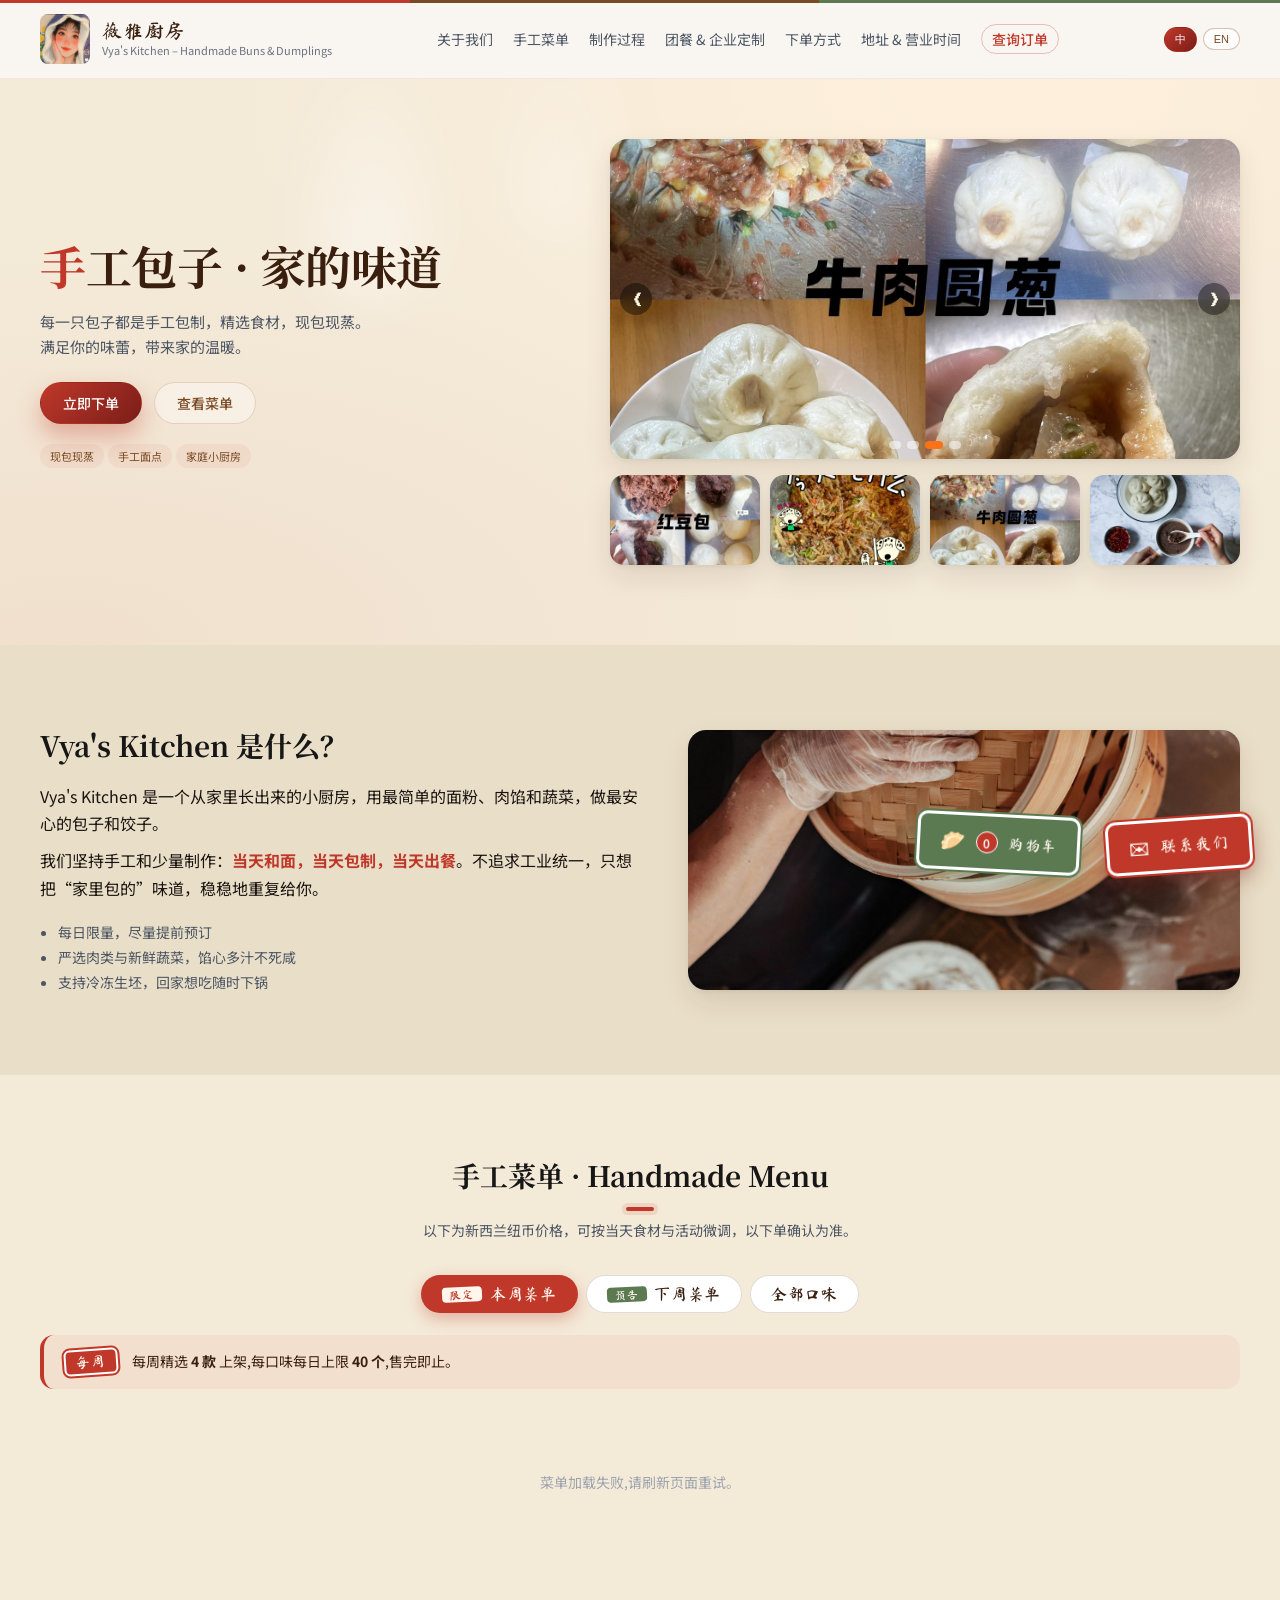
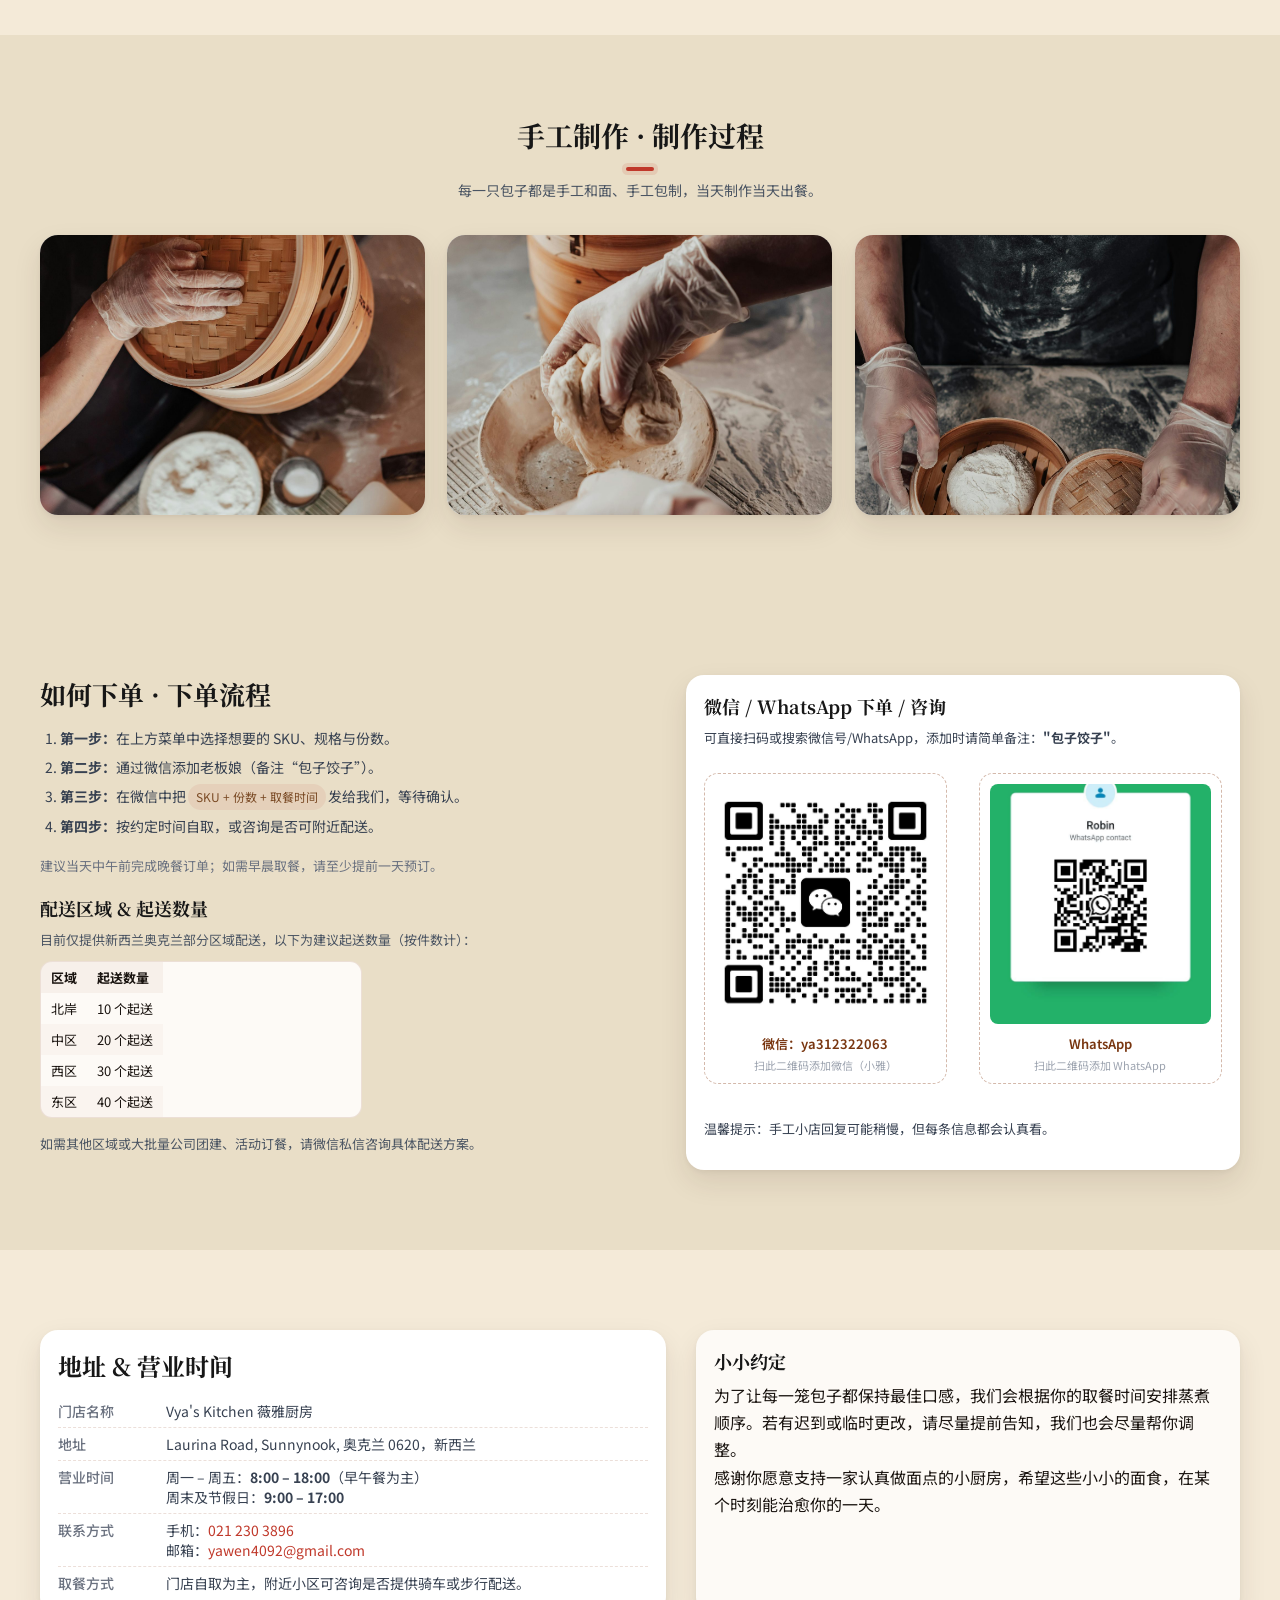
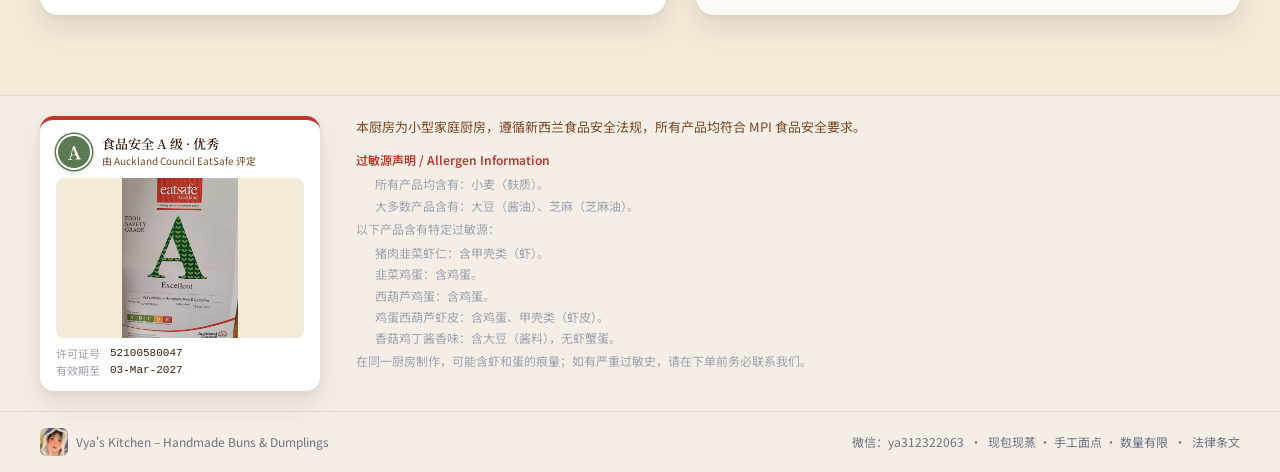
==== commit 20ad7ba3: "cert showcase: shrink to match allergen-text column height Aggressive size reduction so left and rig" ====
--- a/index.html
+++ b/index.html
@@ -1891,8 +1891,6 @@
               <dd>52100580047</dd>
               <dt><span class="lang zh">有效期至</span><span class="lang en">Valid until</span></dt>
               <dd>03-Mar-2027</dd>
-              <dt><span class="lang zh">颁发机构</span><span class="lang en">Issued by</span></dt>
-              <dd>Auckland Council</dd>
             </dl>
           </div>
 
--- a/styles.css
+++ b/styles.css
@@ -2042,9 +2042,9 @@
    ============================================ */
 .compliance-layout {
   display: grid;
-  grid-template-columns: minmax(260px, 320px) 1fr;
+  grid-template-columns: minmax(240px, 280px) 1fr;
   gap: 36px;
-  align-items: stretch;     /* equal height: cert card matches text column */
+  align-items: start;       /* top-align — both flow naturally */
   text-align: left;
 }
 @media (max-width: 760px) {
@@ -2054,11 +2054,11 @@
   }
 }
 
-/* Certificate showcase card (left column) — matches right column height */
+/* Certificate showcase card (left column) — natural compact size */
 .cert-showcase {
   background: #fff;
   border-radius: 14px;
-  padding: 16px 18px 14px;
+  padding: 14px 16px 12px;
   box-shadow:
     0 12px 28px rgba(58, 31, 15, 0.10),
     0 2px 6px rgba(58, 31, 15, 0.06);
@@ -2066,9 +2066,6 @@
   cursor: pointer;
   transition: transform 0.2s, box-shadow 0.2s;
   position: relative;
-  display: flex;
-  flex-direction: column;
-  height: 100%;
 }
 .cert-showcase:hover {
   transform: translateY(-2px);
@@ -2082,36 +2079,36 @@
 }
 
 .cert-showcase-head {
-  display: flex; gap: 14px; align-items: center;
-  margin-bottom: 14px;
+  display: flex; gap: 10px; align-items: center;
+  margin-bottom: 8px;
 }
 .cert-grade-badge {
   flex-shrink: 0;
-  width: 56px; height: 56px;
+  width: 36px; height: 36px;
   border-radius: 50%;
   background: var(--bamboo);
   color: #fff7ed;
   font-family: "Noto Serif SC", serif;
-  font-size: 30px; font-weight: 700;
+  font-size: 18px; font-weight: 700;
   display: flex; align-items: center; justify-content: center;
-  border: 3px solid #fff;
+  border: 2px solid #fff;
   box-shadow:
-    0 0 0 2px var(--bamboo),
-    0 4px 10px rgba(91, 122, 82, 0.32);
+    0 0 0 1.5px var(--bamboo),
+    0 2px 6px rgba(91, 122, 82, 0.28);
   transform: rotate(-4deg);
 }
 .cert-showcase-title .t1 {
   font-family: "Noto Serif SC", serif;
-  font-size: 16px; color: var(--soy); font-weight: 600;
+  font-size: 13px; color: var(--soy); font-weight: 600;
+  line-height: 1.25;
 }
 .cert-showcase-title .t2 {
-  font-size: 12px; color: var(--soy-mid); margin-top: 2px;
+  font-size: 10px; color: var(--soy-mid); margin-top: 1px;
 }
 
 .cert-showcase-img {
   position: relative;
-  flex: 1;                    /* fills the vertical space matching text column */
-  min-height: 180px;
+  height: 160px;              /* compact — matches right text column */
   border-radius: 8px;
   overflow: hidden;
   background: var(--paper);
@@ -2143,9 +2140,10 @@
 .cert-showcase-meta {
   display: grid;
   grid-template-columns: auto 1fr;
-  gap: 4px 12px;
-  margin: 14px 0 0;
-  font-size: 12px;
+  gap: 2px 10px;
+  margin: 8px 0 0;
+  font-size: 11px;
+  line-height: 1.4;
 }
 .cert-showcase-meta dt { color: #9ca3af; }
 .cert-showcase-meta dd {
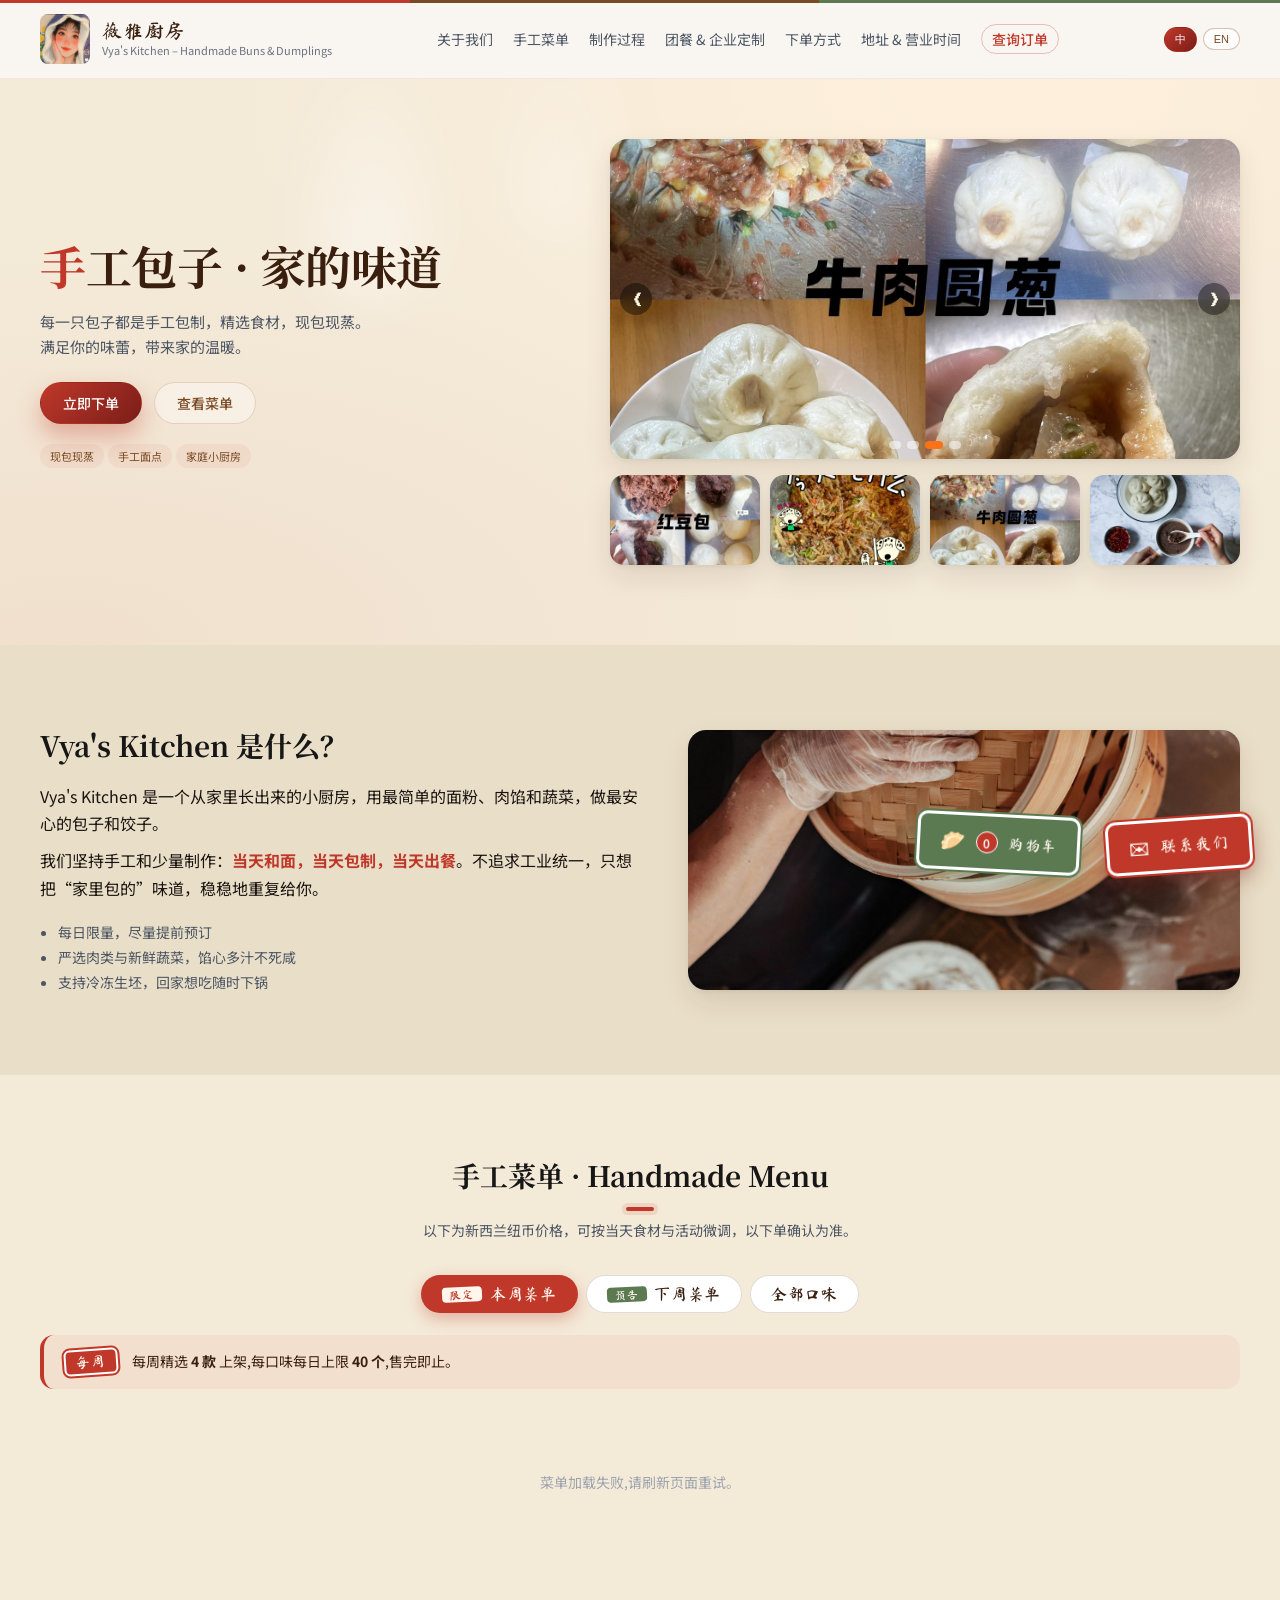
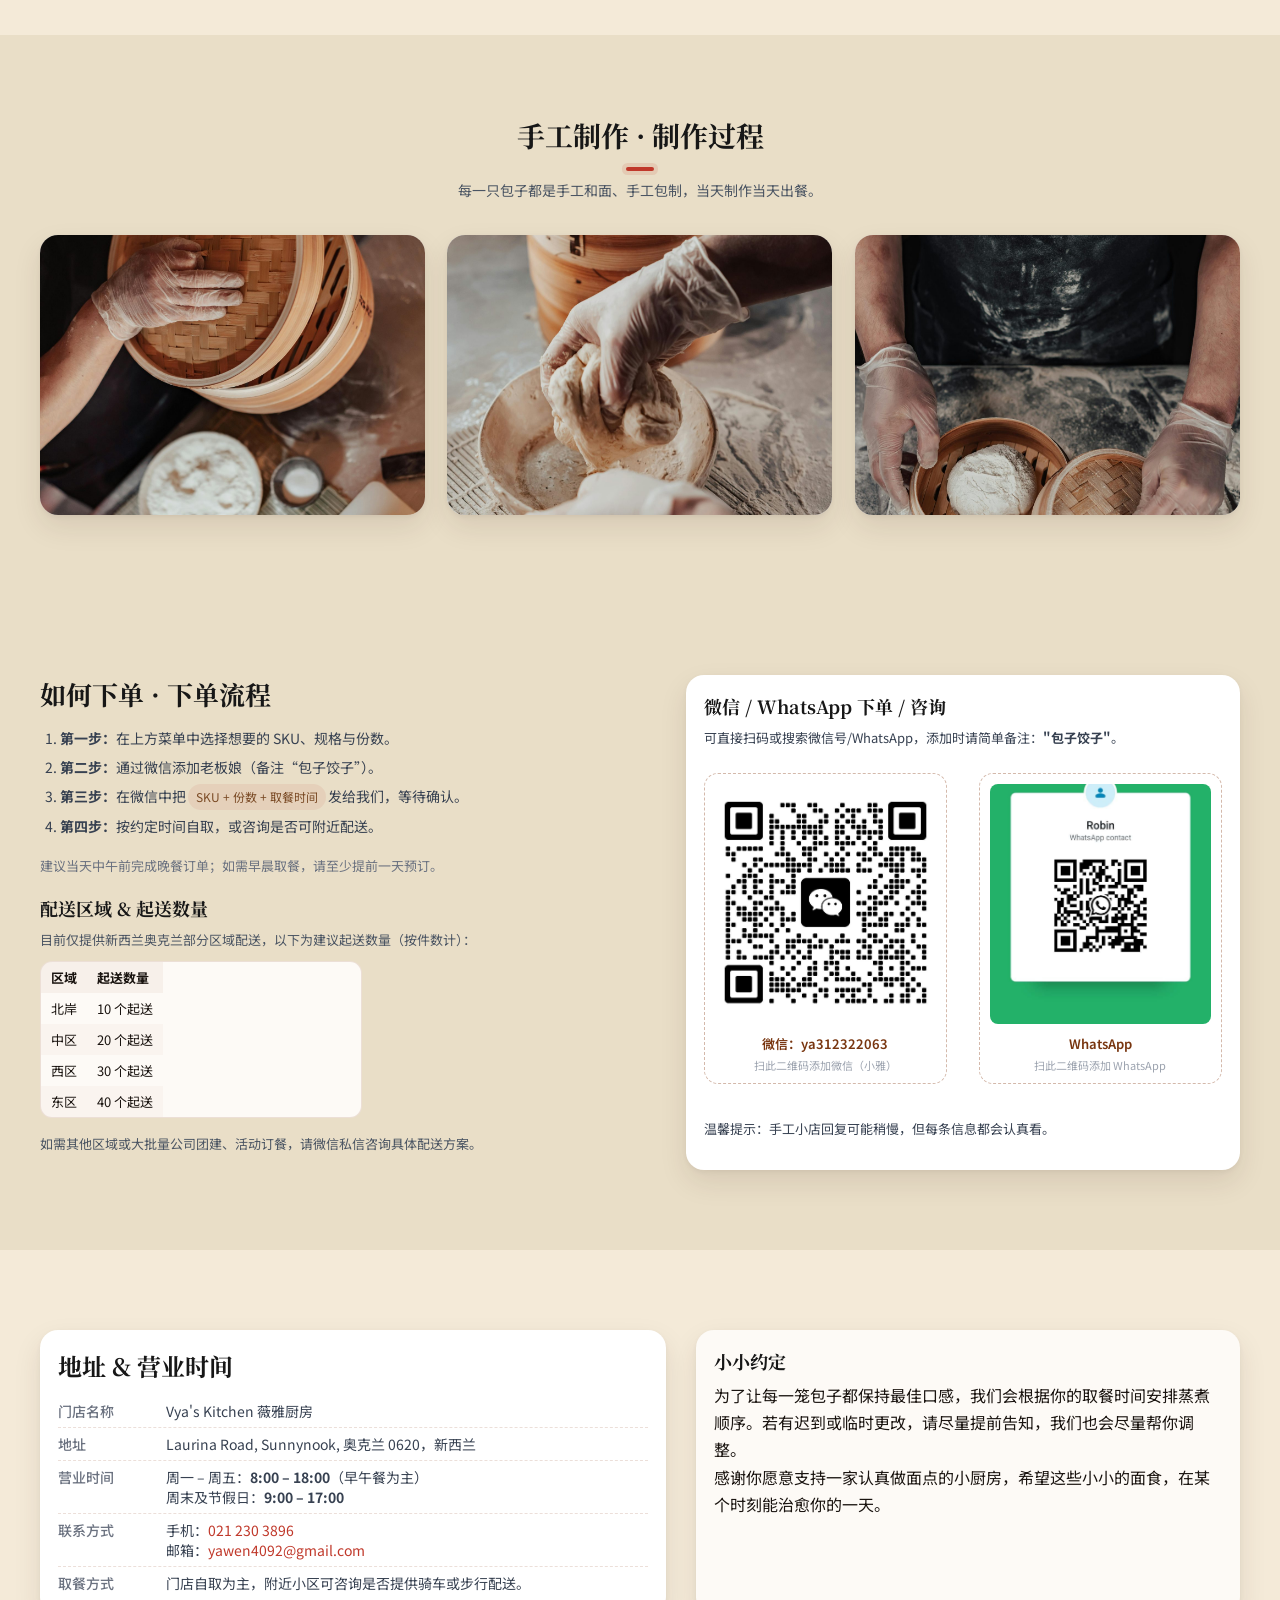
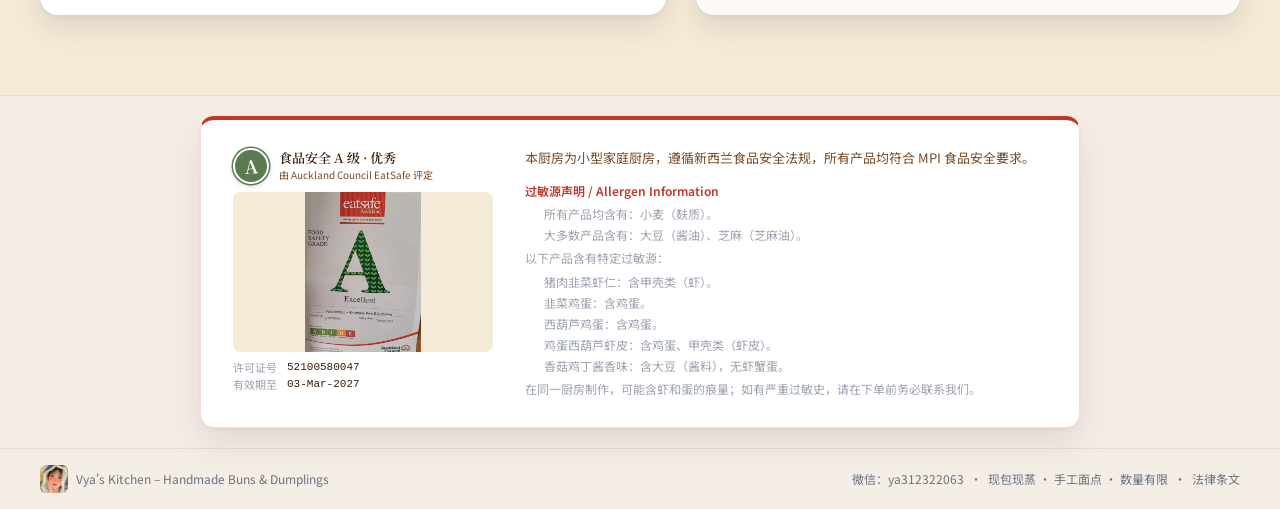
==== commit a7677f1e: "compliance: wrap cert + allergens in one framed card, centered Both the cert showcase and the allerg" ====
--- a/index.html
+++ b/index.html
@@ -1858,6 +1858,7 @@
     <!-- Food Safety & Compliance -->
     <section id="compliance" class="compliance-footer">
       <div class="container">
+       <div class="compliance-card">
         <div class="compliance-layout">
 
           <!-- LEFT: Certificate showcase card -->
@@ -1950,6 +1951,7 @@
           </div>
 
         </div>
+       </div><!-- /.compliance-card -->
       </div>
     </section>
 
--- a/styles.css
+++ b/styles.css
@@ -2040,12 +2040,30 @@
    Lives at the bottom in the compliance section,
    2-column layout: cert card | text + allergens
    ============================================ */
+/* Outer "framed" wrapper holding cert + allergen text together,
+   centered on the page like a single document. */
+.compliance-card {
+  max-width: 880px;
+  margin: 0 auto;
+  background: #fff;
+  border: 1px solid rgba(192, 56, 42, 0.18);
+  border-top: 4px solid var(--stamp);
+  border-radius: 14px;
+  padding: 28px 32px;
+  box-shadow:
+    0 16px 36px rgba(58, 31, 15, 0.10),
+    0 2px 6px rgba(58, 31, 15, 0.05);
+}
+
 .compliance-layout {
   display: grid;
-  grid-template-columns: minmax(240px, 280px) 1fr;
-  gap: 36px;
+  grid-template-columns: minmax(220px, 260px) 1fr;
+  gap: 32px;
   align-items: start;       /* top-align — both flow naturally */
   text-align: left;
+}
+@media (max-width: 600px) {
+  .compliance-card { padding: 20px 18px; border-radius: 12px; }
 }
 @media (max-width: 760px) {
   .compliance-layout {
@@ -2054,25 +2072,16 @@
   }
 }
 
-/* Certificate showcase card (left column) — natural compact size */
+/* Certificate showcase (now lives inside the framed compliance-card,
+   so no own border/shadow — keeps it visually integrated). */
 .cert-showcase {
-  background: #fff;
-  border-radius: 14px;
-  padding: 14px 16px 12px;
-  box-shadow:
-    0 12px 28px rgba(58, 31, 15, 0.10),
-    0 2px 6px rgba(58, 31, 15, 0.06);
-  border-top: 4px solid var(--stamp);
+  background: transparent;
+  padding: 0;
   cursor: pointer;
-  transition: transform 0.2s, box-shadow 0.2s;
+  transition: opacity 0.2s;
   position: relative;
 }
-.cert-showcase:hover {
-  transform: translateY(-2px);
-  box-shadow:
-    0 18px 36px rgba(58, 31, 15, 0.16),
-    0 4px 8px rgba(58, 31, 15, 0.08);
-}
+.cert-showcase:hover { opacity: 0.92; }
 .cert-showcase:focus-visible {
   outline: 3px solid var(--stamp);
   outline-offset: 4px;
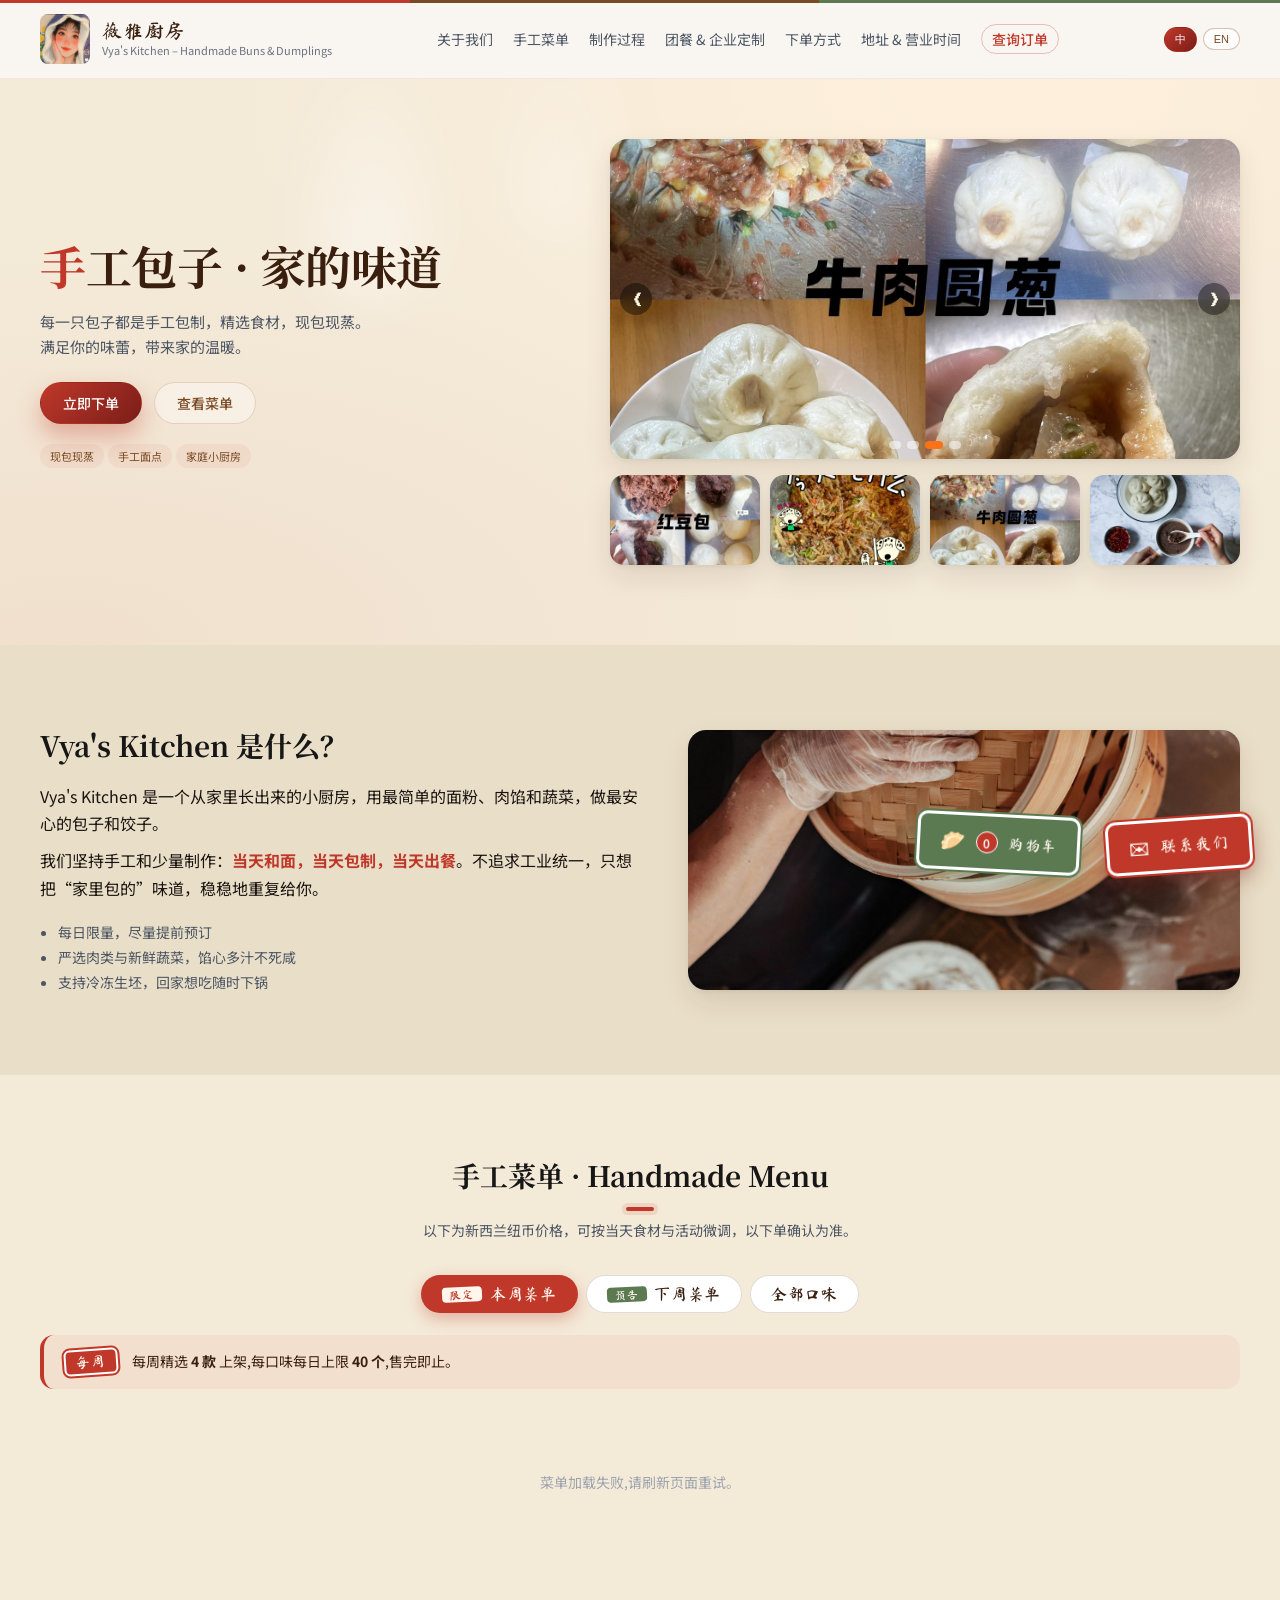
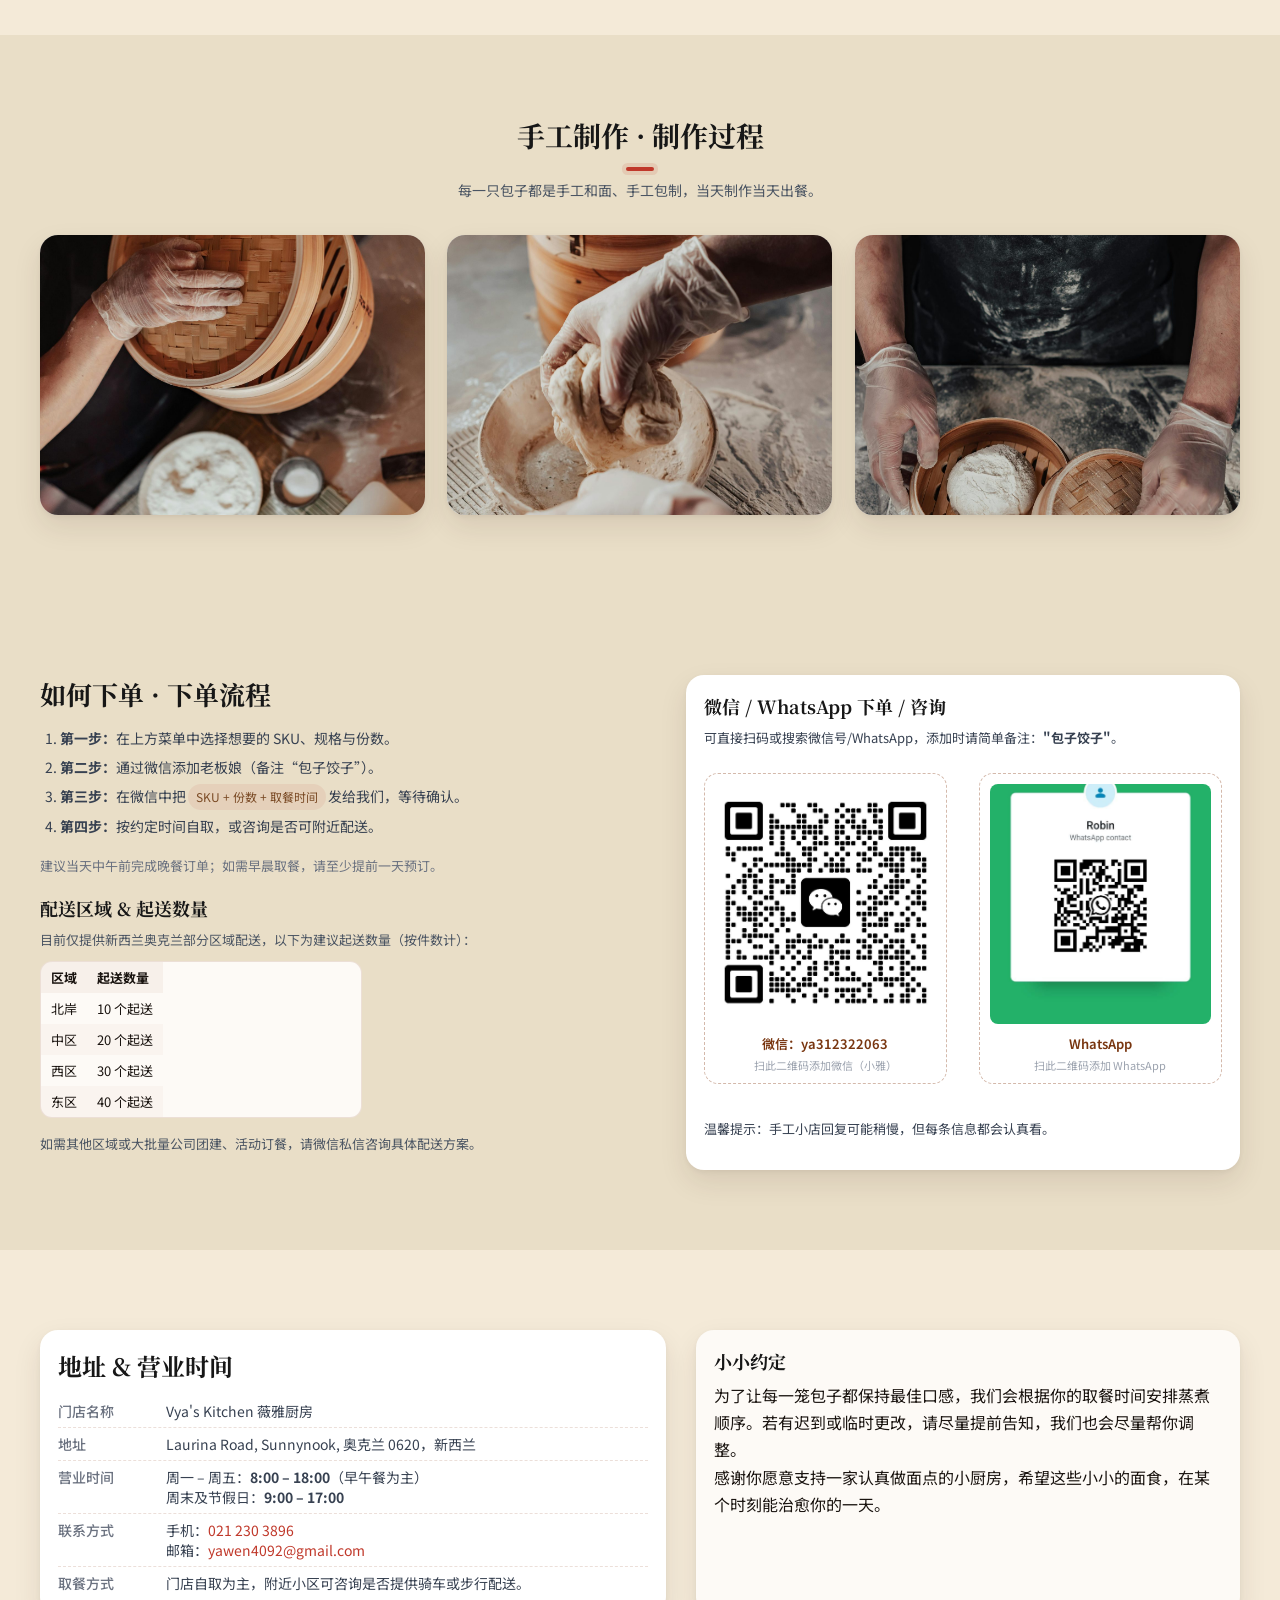
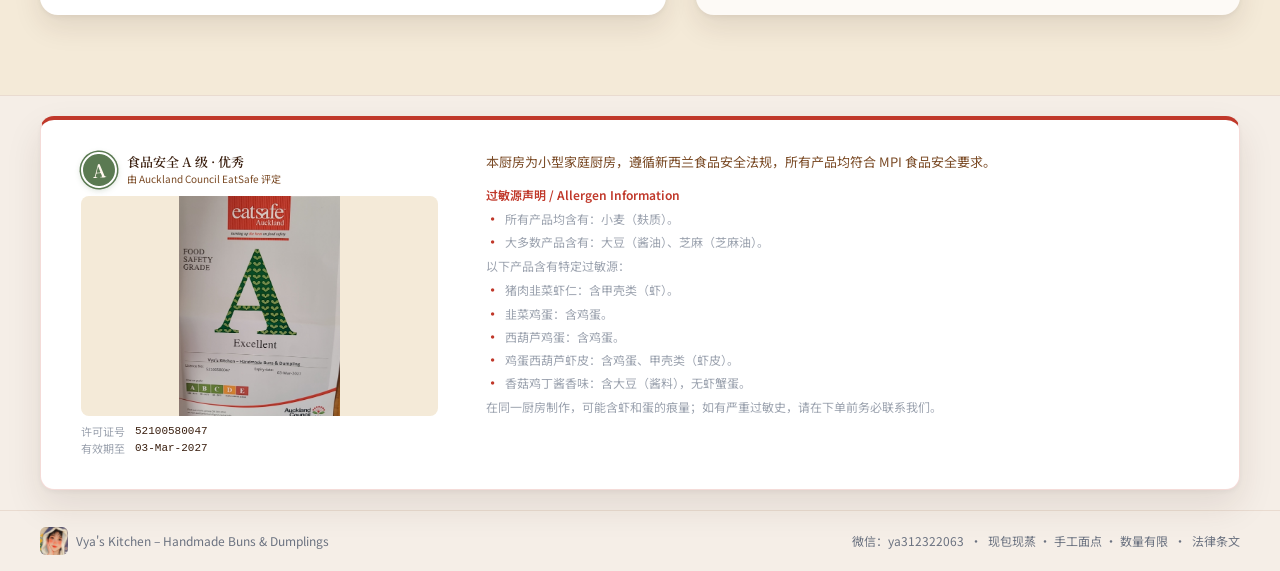
==== commit c19b1b07: "allergen list: align all text to left, add subtle red dot markers The inline padding-left:1.2rem on " ====
--- a/index.html
+++ b/index.html
@@ -1912,11 +1912,11 @@
               <strong>Allergen Information</strong>
             </p>
 
-            <ul class="lang zh" style="font-size: 12px; color: #9ca3af; margin-top: 4px; padding-left: 1.2rem;">
+            <ul class="lang zh" style="font-size: 12px; color: #9ca3af; margin-top: 4px;">
               <li>所有产品均含有：小麦（麸质）。</li>
               <li>大多数产品含有：大豆（酱油）、芝麻（芝麻油）。</li>
             </ul>
-            <ul class="lang en" style="font-size: 12px; color: #9ca3af; margin-top: 4px; padding-left: 1.2rem;">
+            <ul class="lang en" style="font-size: 12px; color: #9ca3af; margin-top: 4px;">
               <li>All products contain: Wheat (Gluten).</li>
               <li>Most products contain: Soy (soy sauce), Sesame (sesame oil).</li>
             </ul>
@@ -1927,14 +1927,14 @@
             <p class="lang en" style="font-size: 12px; color: #9ca3af; margin-top: 4px;">
               Specific allergens by product:
             </p>
-            <ul class="lang zh" style="font-size: 12px; color: #9ca3af; margin-top: 4px; padding-left: 1.2rem;">
+            <ul class="lang zh" style="font-size: 12px; color: #9ca3af; margin-top: 4px;">
               <li>猪肉韭菜虾仁：含甲壳类（虾）。</li>
               <li>韭菜鸡蛋：含鸡蛋。</li>
               <li>西葫芦鸡蛋：含鸡蛋。</li>
               <li>鸡蛋西葫芦虾皮：含鸡蛋、甲壳类（虾皮）。</li>
               <li>香菇鸡丁酱香味：含大豆（酱料），无虾蟹蛋。</li>
             </ul>
-            <ul class="lang en" style="font-size: 12px; color: #9ca3af; margin-top: 4px; padding-left: 1.2rem;">
+            <ul class="lang en" style="font-size: 12px; color: #9ca3af; margin-top: 4px;">
               <li>Pork, chive &amp; shrimp: contains crustaceans (shrimp).</li>
               <li>Chive &amp; egg: contains eggs.</li>
               <li>Zucchini &amp; egg: contains eggs.</li>
--- a/styles.css
+++ b/styles.css
@@ -1442,6 +1442,16 @@
 .compliance-footer ul li {
   padding: 0;
   margin: 2px 0;
+  position: relative;
+}
+/* Small stamp-red dot marker — distinguishes list items from paragraphs
+   without indenting the text away from the left edge. */
+.compliance-footer ul li::before {
+  content: "·";
+  color: var(--stamp);
+  font-weight: 700;
+  margin-right: 6px;
+  font-size: 1.1em;
 }
 
 .compliance-footer-content {
@@ -2040,16 +2050,14 @@
    Lives at the bottom in the compliance section,
    2-column layout: cert card | text + allergens
    ============================================ */
-/* Outer "framed" wrapper holding cert + allergen text together,
-   centered on the page like a single document. */
+/* Outer "framed" wrapper — fills the container width like the other
+   sections, presenting cert + allergens as one official document. */
 .compliance-card {
-  max-width: 880px;
-  margin: 0 auto;
   background: #fff;
   border: 1px solid rgba(192, 56, 42, 0.18);
   border-top: 4px solid var(--stamp);
   border-radius: 14px;
-  padding: 28px 32px;
+  padding: 32px 40px;
   box-shadow:
     0 16px 36px rgba(58, 31, 15, 0.10),
     0 2px 6px rgba(58, 31, 15, 0.05);
@@ -2057,13 +2065,14 @@
 
 .compliance-layout {
   display: grid;
-  grid-template-columns: minmax(220px, 260px) 1fr;
-  gap: 32px;
-  align-items: start;       /* top-align — both flow naturally */
+  grid-template-columns: minmax(280px, 1fr) minmax(0, 2fr);
+  gap: 48px;
+  align-items: start;
   text-align: left;
 }
-@media (max-width: 600px) {
-  .compliance-card { padding: 20px 18px; border-radius: 12px; }
+@media (max-width: 720px) {
+  .compliance-card { padding: 22px 20px; border-radius: 12px; }
+  .compliance-layout { grid-template-columns: 1fr; gap: 28px; }
 }
 @media (max-width: 760px) {
   .compliance-layout {
@@ -2117,7 +2126,7 @@
 
 .cert-showcase-img {
   position: relative;
-  height: 160px;              /* compact — matches right text column */
+  height: 220px;              /* taller now that the card is wider */
   border-radius: 8px;
   overflow: hidden;
   background: var(--paper);
